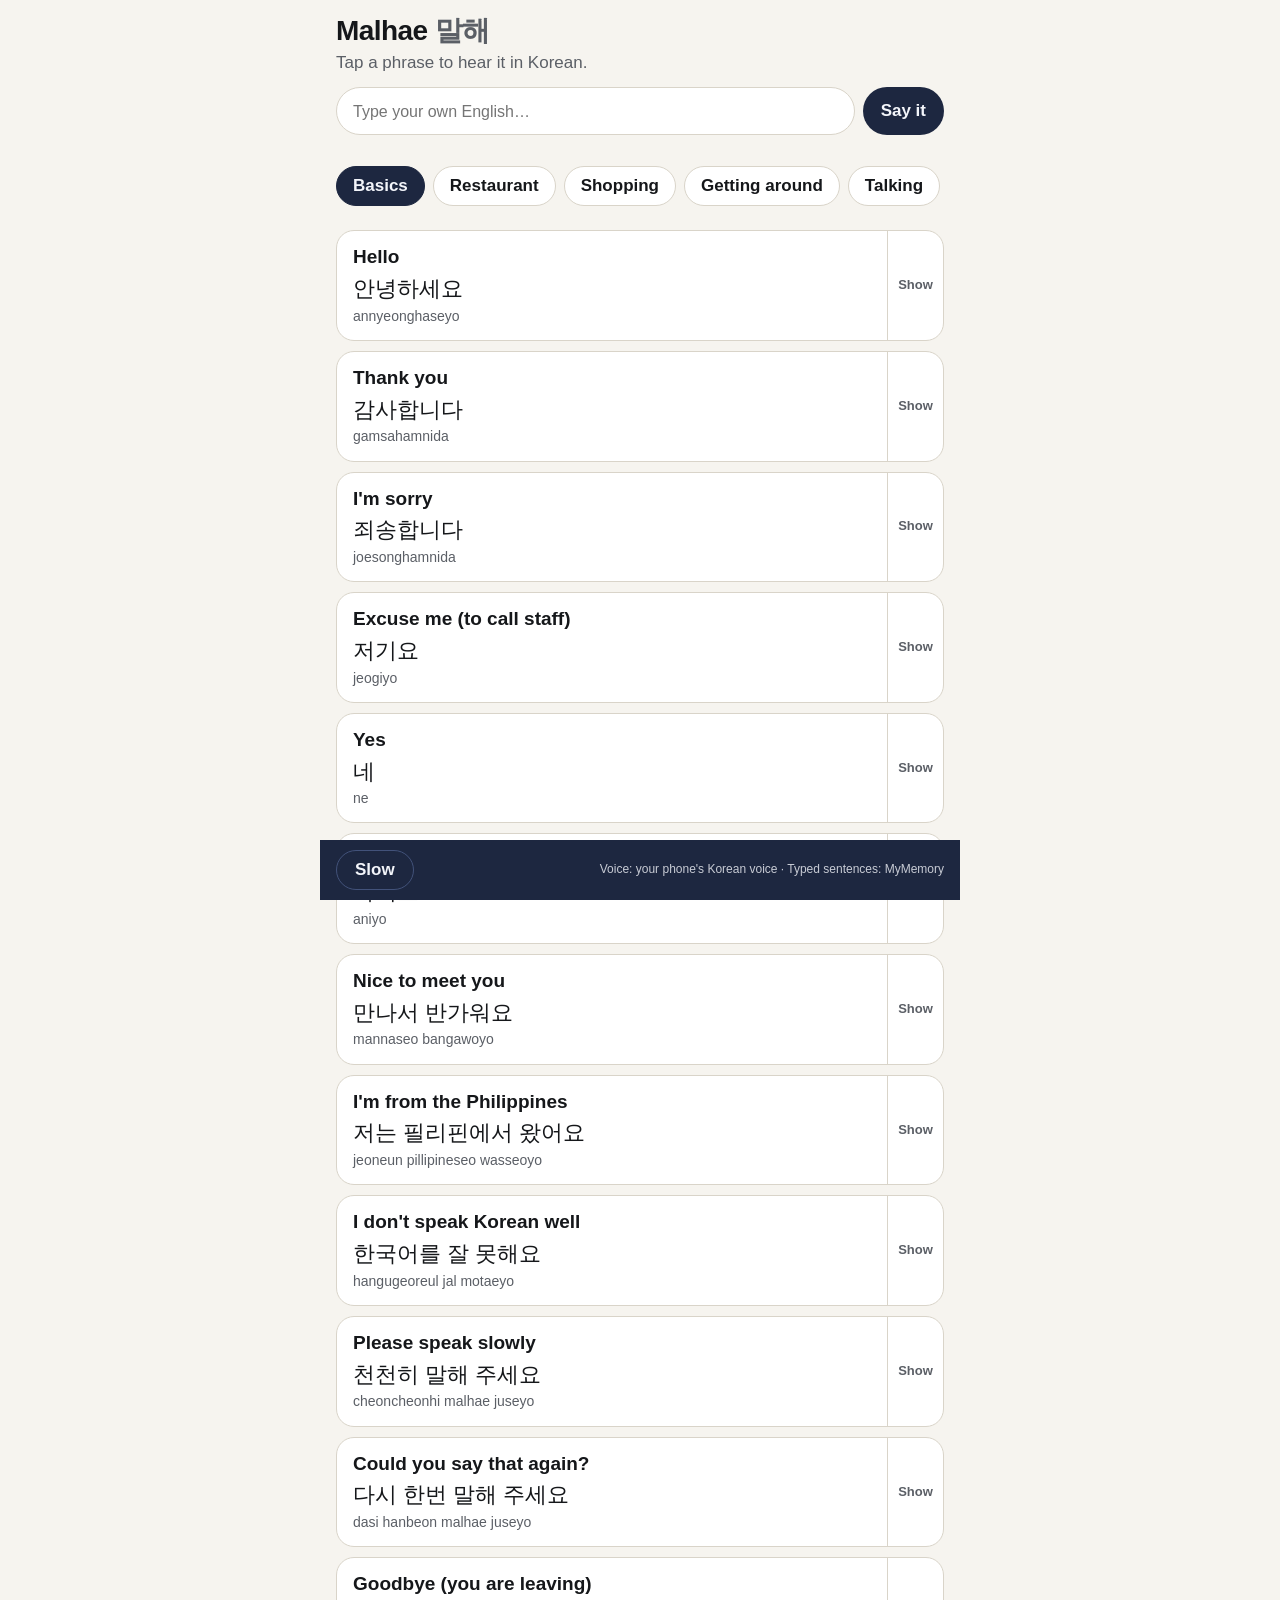
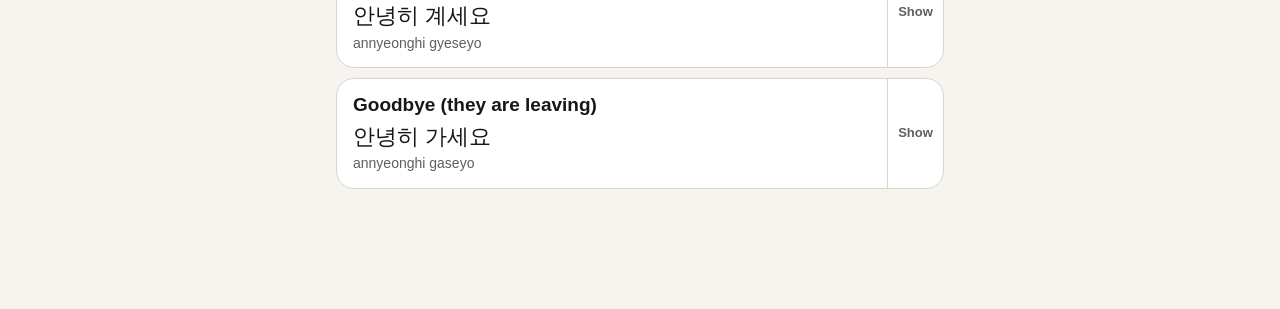
==== index.html @ 0d9315f5 "Add Malhae: tap an English phrase, hear it in Korean A tap-to-speak Korean phrasebook (55 phrases in" ====
<!DOCTYPE html>
<html lang="en">
<head>
  <meta charset="UTF-8">
  <meta name="viewport" content="width=device-width, initial-scale=1, viewport-fit=cover">
  <title>Malhae · Tap English, hear Korean</title>
  <meta name="description" content="A tap-to-speak Korean phrasebook: tap an English phrase and hear it in Korean.">
  <meta name="theme-color" content="#1d2740">
  <link rel="manifest" href="manifest.webmanifest">
  <link rel="icon" href="icon.svg" type="image/svg+xml">
  <link rel="apple-touch-icon" href="icon-180.png">
  <link rel="stylesheet" href="style.css">
</head>
<body>
  <header class="top">
    <h1>Malhae <span lang="ko">말해</span></h1>
    <p class="sub">Tap a phrase to hear it in Korean.</p>
    <!-- Type your own sentence: translated, then spoken -->
    <form class="own" id="own">
      <label class="sr-only" for="own-text">Type an English sentence</label>
      <input id="own-text" type="text" maxlength="160" autocomplete="off" enterkeyhint="go" placeholder="Type your own English…">
      <button type="submit">Say it</button>
    </form>
    <p class="note" id="note" aria-live="polite"></p>
    <nav class="cats" id="cats" aria-label="Phrase topics"></nav>
  </header>

  <main>
    <ul class="list" id="list"></ul>
  </main>

  <footer class="bar">
    <button class="slow" id="slow" type="button" aria-pressed="false">Slow</button>
    <p class="credit">Voice: your phone's Korean voice · Typed sentences: MyMemory</p>
  </footer>

  <!-- Show to the other person: the Korean, as large as the screen allows -->
  <div class="show" id="show" role="dialog" aria-modal="true" aria-label="Korean phrase, large" hidden>
    <p class="show-ko" id="show-ko" lang="ko"></p>
    <p class="show-en" id="show-en"></p>
    <div class="show-btns">
      <button type="button" id="show-play">▶ Play again</button>
      <button type="button" id="show-close">Close</button>
    </div>
  </div>

  <script src="app.js"></script>
</body>
</html>
---- style.css ----
/* ============ TOKENS (same family as Dari) ============ */
:root {
  --bg: #f6f4ef;
  --ink: #15171a;
  --soft: #5b5f66;
  --card: #ffffff;
  --line: #d9d4c9;
  --navy: #1d2740;
  --navy-ink: #f3f5fa;
  --accent: #e0b35a;
  --accent-ink: #15171a;
  --radius: 18px;
  --font: -apple-system, BlinkMacSystemFont, "Apple SD Gothic Neo", "Malgun Gothic", "Noto Sans KR", "Segoe UI", Roboto, sans-serif;
}

/* ============ BASE ============ */
* { box-sizing: border-box; }
html { -webkit-text-size-adjust: 100%; }
body { margin: 0; background: var(--bg); color: var(--ink); font-family: var(--font); font-size: 17px; line-height: 1.45; }
button, input { font: inherit; }
button { cursor: pointer; }
:focus-visible { outline: 3px solid var(--accent); outline-offset: 2px; }
.sr-only { position: absolute; width: 1px; height: 1px; margin: 0; overflow: hidden; clip: rect(0 0 0 0); white-space: nowrap; }
main, .top, .bar { max-width: 640px; margin: 0 auto; }

/* ============ HEADER: title, own sentence, topics ============ */
.top { position: sticky; top: 0; z-index: 2; background: var(--bg); padding: max(16px, env(safe-area-inset-top)) 16px 8px; }
h1 { margin: 0; font-size: 28px; line-height: 1.1; letter-spacing: -0.02em; }
h1 span { color: var(--soft); font-weight: 600; }
.sub { margin: 4px 0 12px; color: var(--soft); }
.own { display: flex; gap: 8px; }
.own input { flex: 1; min-width: 0; min-height: 48px; padding: 0 16px; border: 1px solid var(--line); border-radius: 24px; background: var(--card); color: inherit; font-size: 16px; }
.own button { min-height: 48px; padding: 0 18px; border: 0; border-radius: 24px; background: var(--navy); color: var(--navy-ink); font-weight: 700; }
.note { min-height: 1.2em; margin: 6px 4px 4px; font-size: 14px; color: var(--soft); }
.cats { display: flex; gap: 8px; overflow-x: auto; padding: 4px 0 8px; scrollbar-width: none; }
.cats::-webkit-scrollbar { display: none; }
.cats button { flex: none; min-height: 40px; padding: 0 16px; border: 1px solid var(--line); border-radius: 20px; background: var(--card); color: inherit; font-weight: 600; }
.cats button[aria-pressed="true"] { background: var(--navy); border-color: var(--navy); color: var(--navy-ink); }

/* ============ PHRASES ============ */
.list { list-style: none; margin: 0; padding: 8px 16px 120px; display: grid; gap: 10px; }
.phrase { display: grid; grid-template-columns: 1fr auto; align-items: stretch; background: var(--card); border: 1px solid var(--line); border-radius: var(--radius); overflow: hidden; }
.say { display: block; width: 100%; padding: 14px 16px; border: 0; background: transparent; color: inherit; text-align: left; }
.say .en { display: block; font-size: 19px; font-weight: 700; line-height: 1.25; }
.say .ko { display: block; margin-top: 6px; font-size: 22px; line-height: 1.3; word-break: keep-all; overflow-wrap: anywhere; }
.say .rom { display: block; margin-top: 2px; font-size: 14px; color: var(--soft); }
.phrase.is-speaking { background: var(--navy); border-color: var(--navy); color: var(--navy-ink); }
.phrase.is-speaking .rom { color: #b9c2d6; }
.big { width: 56px; border: 0; border-left: 1px solid var(--line); background: transparent; color: var(--soft); font-size: 13px; font-weight: 700; }
.phrase.is-speaking .big { color: var(--navy-ink); border-left-color: #42527a; }
.mine-del { margin: 0 16px 14px; }

/* ============ BOTTOM BAR ============ */
.bar { position: fixed; left: 0; right: 0; bottom: 0; display: flex; align-items: center; gap: 12px; padding: 10px 16px max(10px, env(safe-area-inset-bottom)); background: var(--navy); color: var(--navy-ink); }
.slow { min-height: 40px; padding: 0 18px; border: 1px solid #42527a; border-radius: 20px; background: transparent; color: inherit; font-weight: 700; }
.slow[aria-pressed="true"] { background: var(--accent); border-color: var(--accent); color: var(--accent-ink); }
.credit { margin: 0 0 0 auto; font-size: 12px; opacity: 0.8; text-align: right; }

/* ============ SHOW LARGE ============ */
.show { position: fixed; inset: 0; z-index: 10; display: flex; flex-direction: column; justify-content: center; gap: 20px; padding: 32px 24px; background: var(--navy); color: var(--navy-ink); }
.show[hidden] { display: none; }
.show-ko { margin: 0; font-size: clamp(40px, 11vw, 88px); font-weight: 700; line-height: 1.2; word-break: keep-all; overflow-wrap: anywhere; }
.show-en { margin: 0; font-size: 20px; color: #b9c2d6; }
.show-btns { display: flex; gap: 12px; flex-wrap: wrap; }
.show-btns button { min-height: 52px; padding: 0 24px; border: 0; border-radius: 26px; background: var(--accent); color: var(--accent-ink); font-weight: 700; font-size: 18px; }
.show-btns #show-close { background: transparent; color: var(--navy-ink); border: 1px solid #42527a; }

@media (prefers-reduced-motion: no-preference) {
  .phrase, .say, .cats button { transition: background 150ms ease, color 150ms ease; }
}
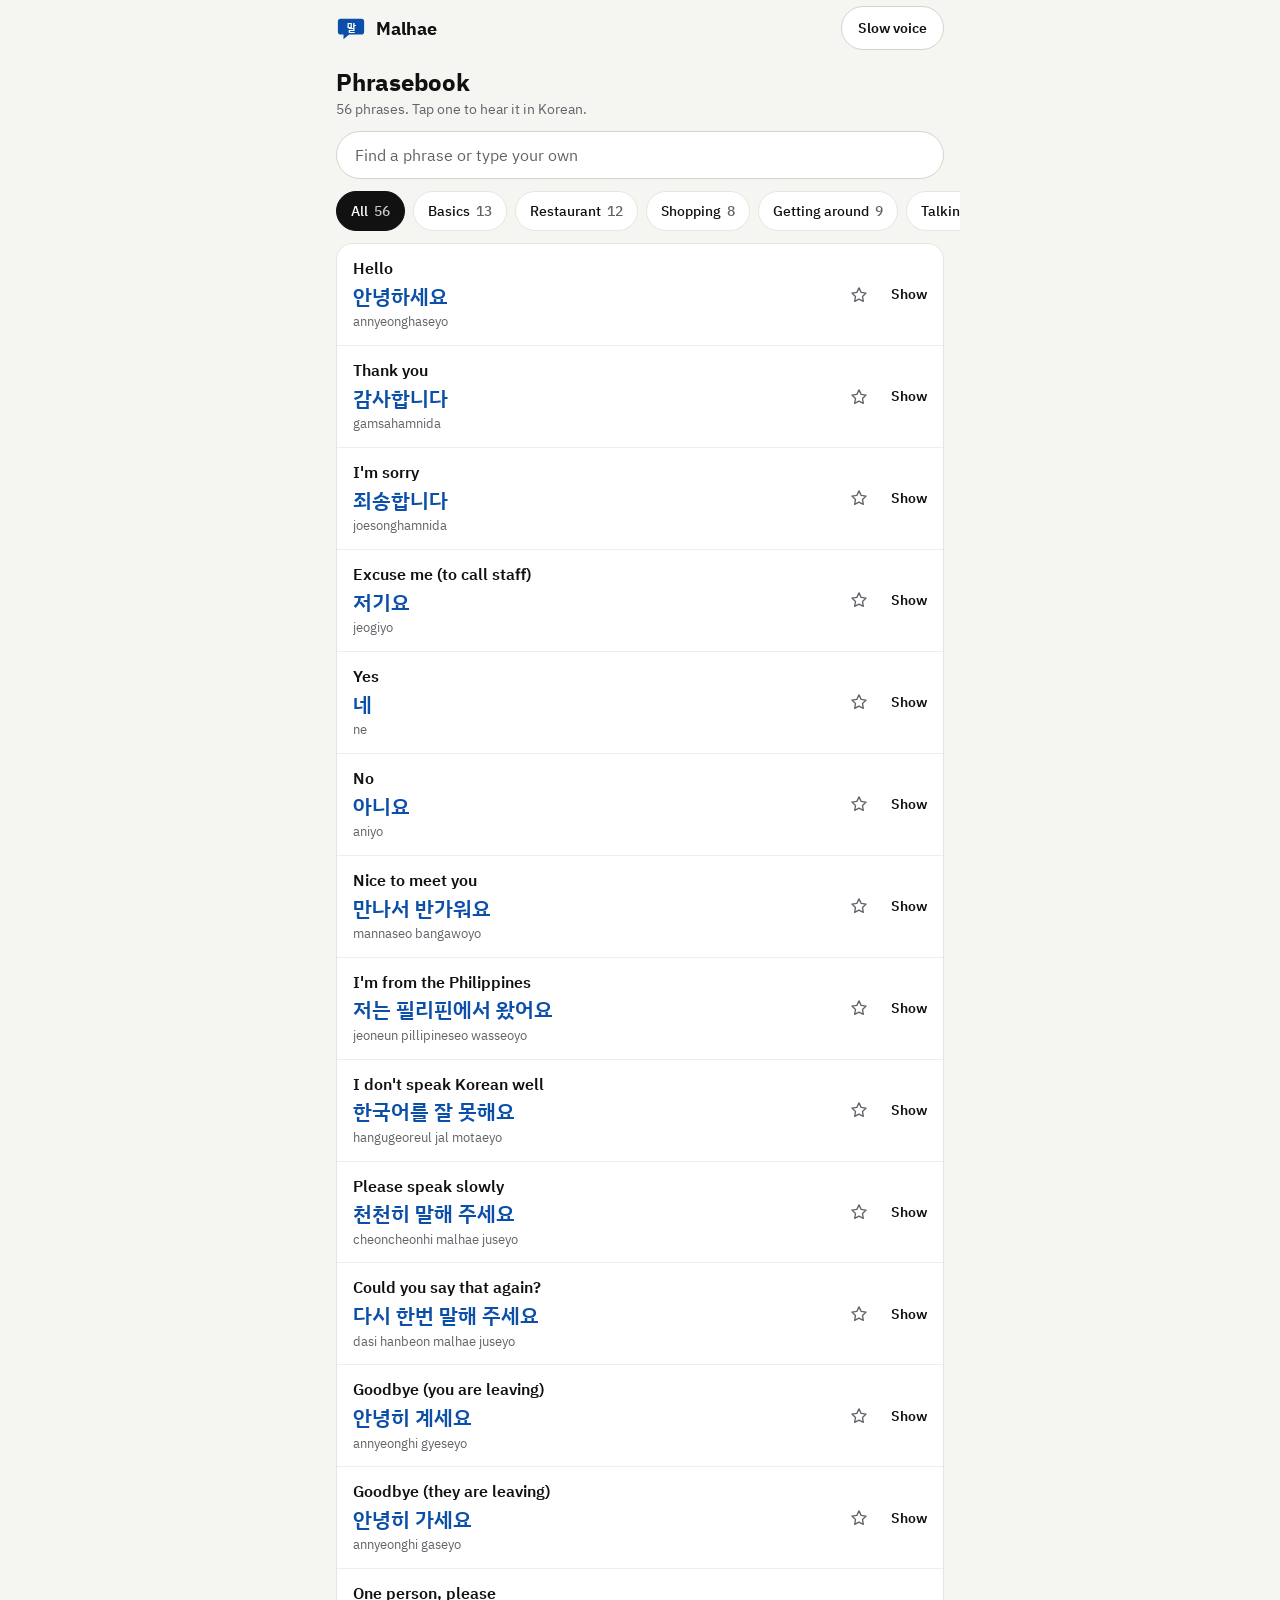
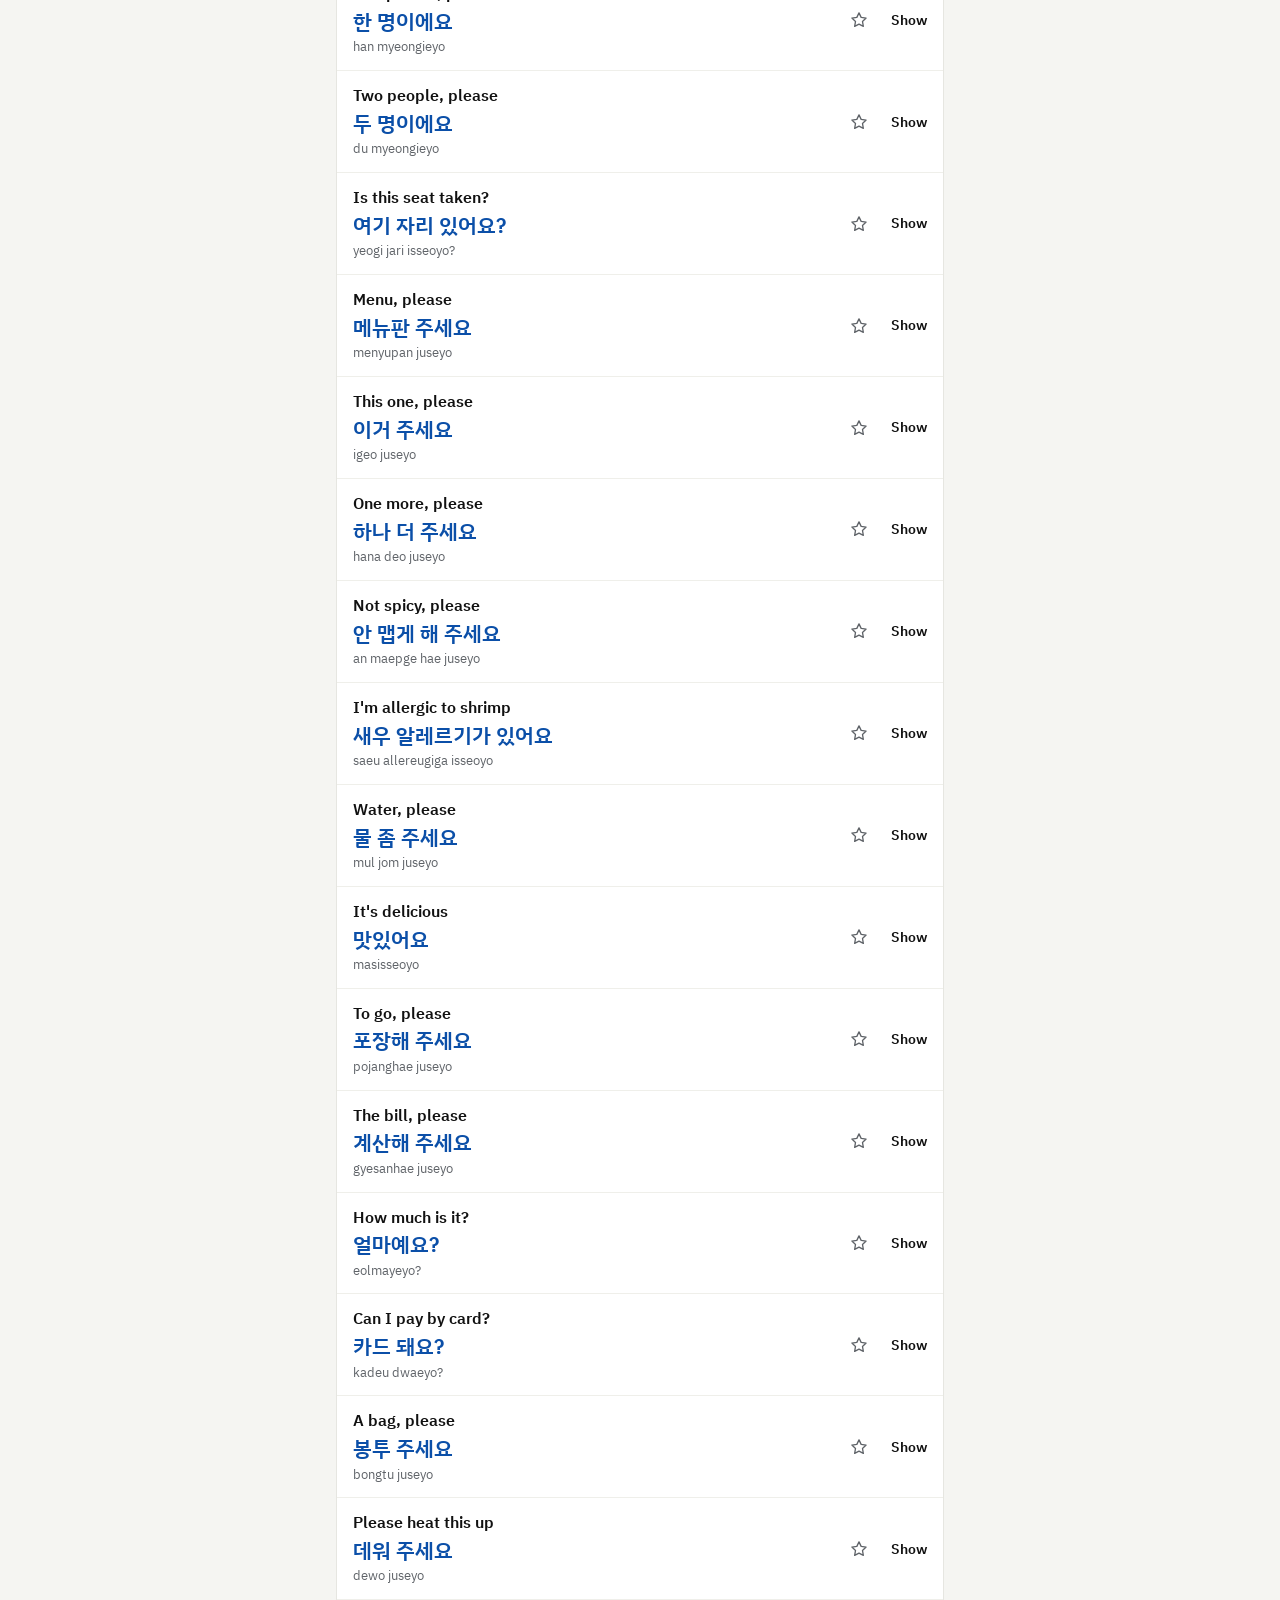
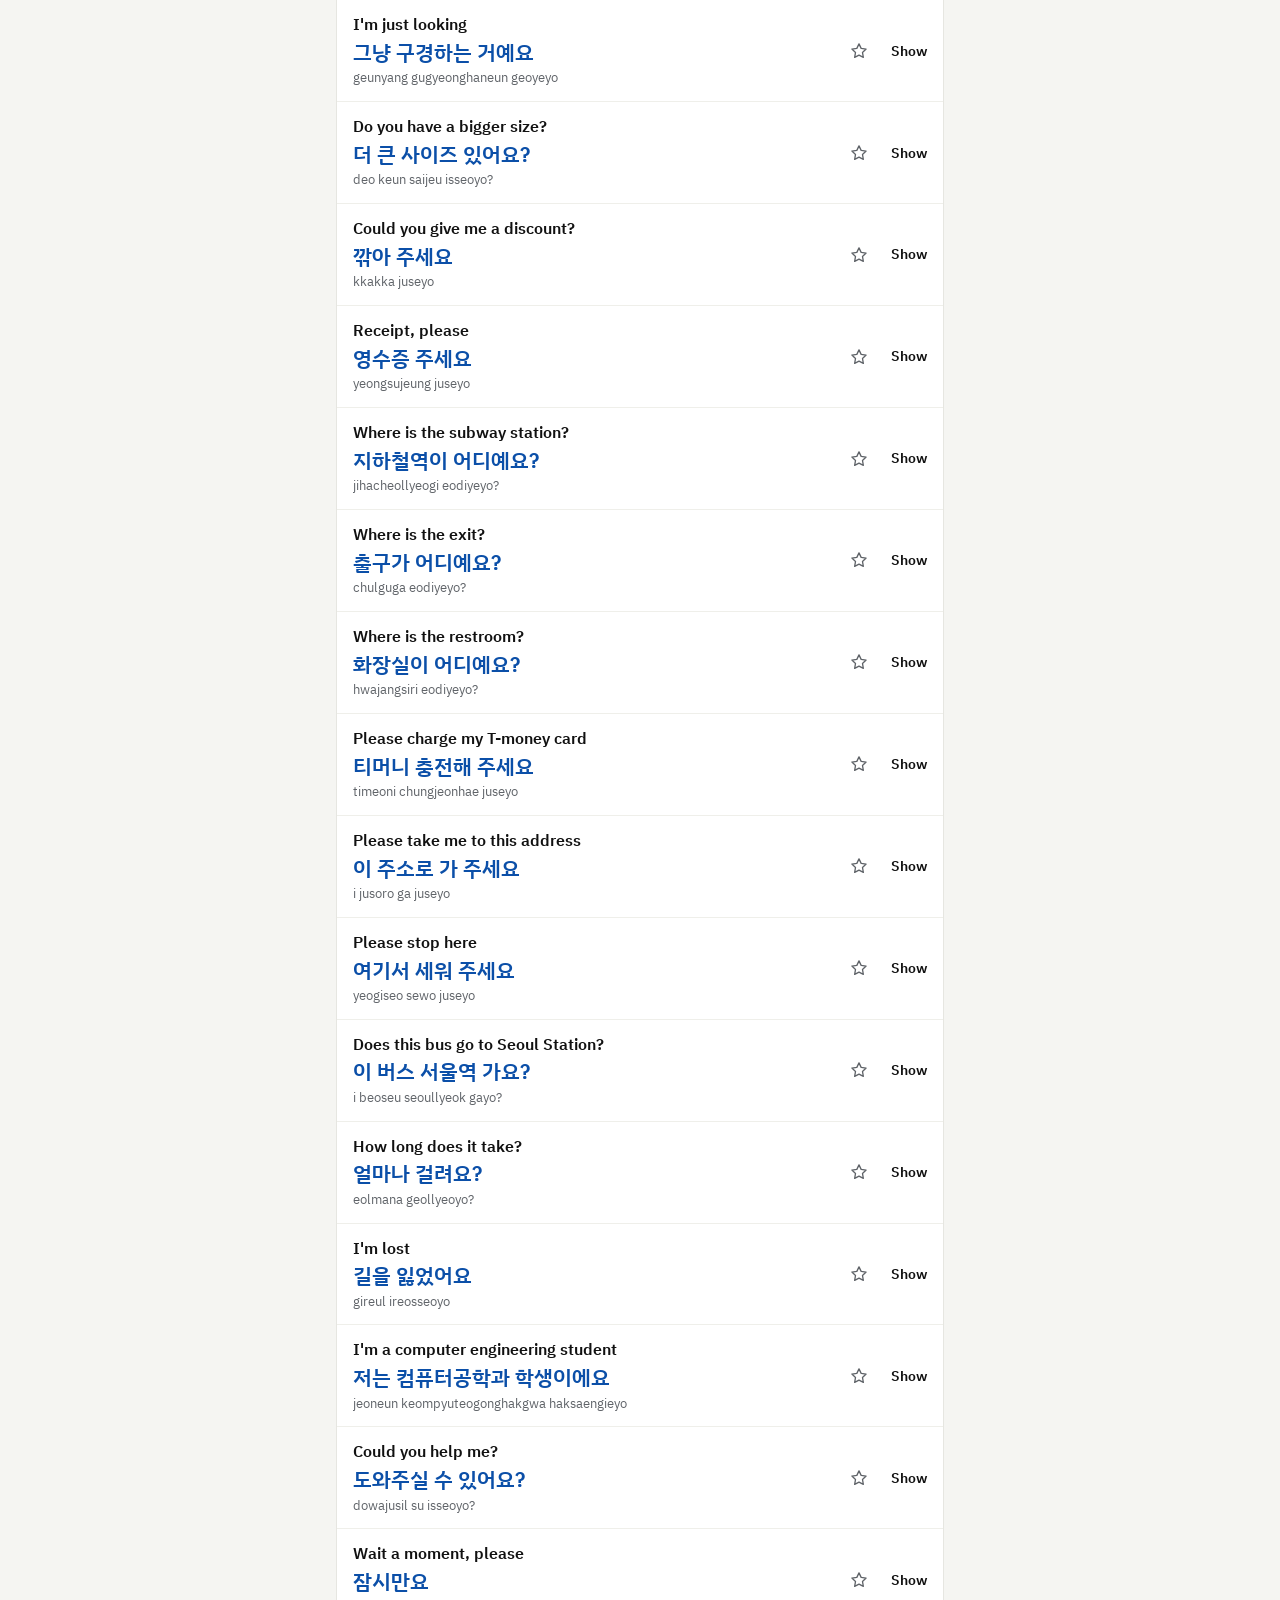
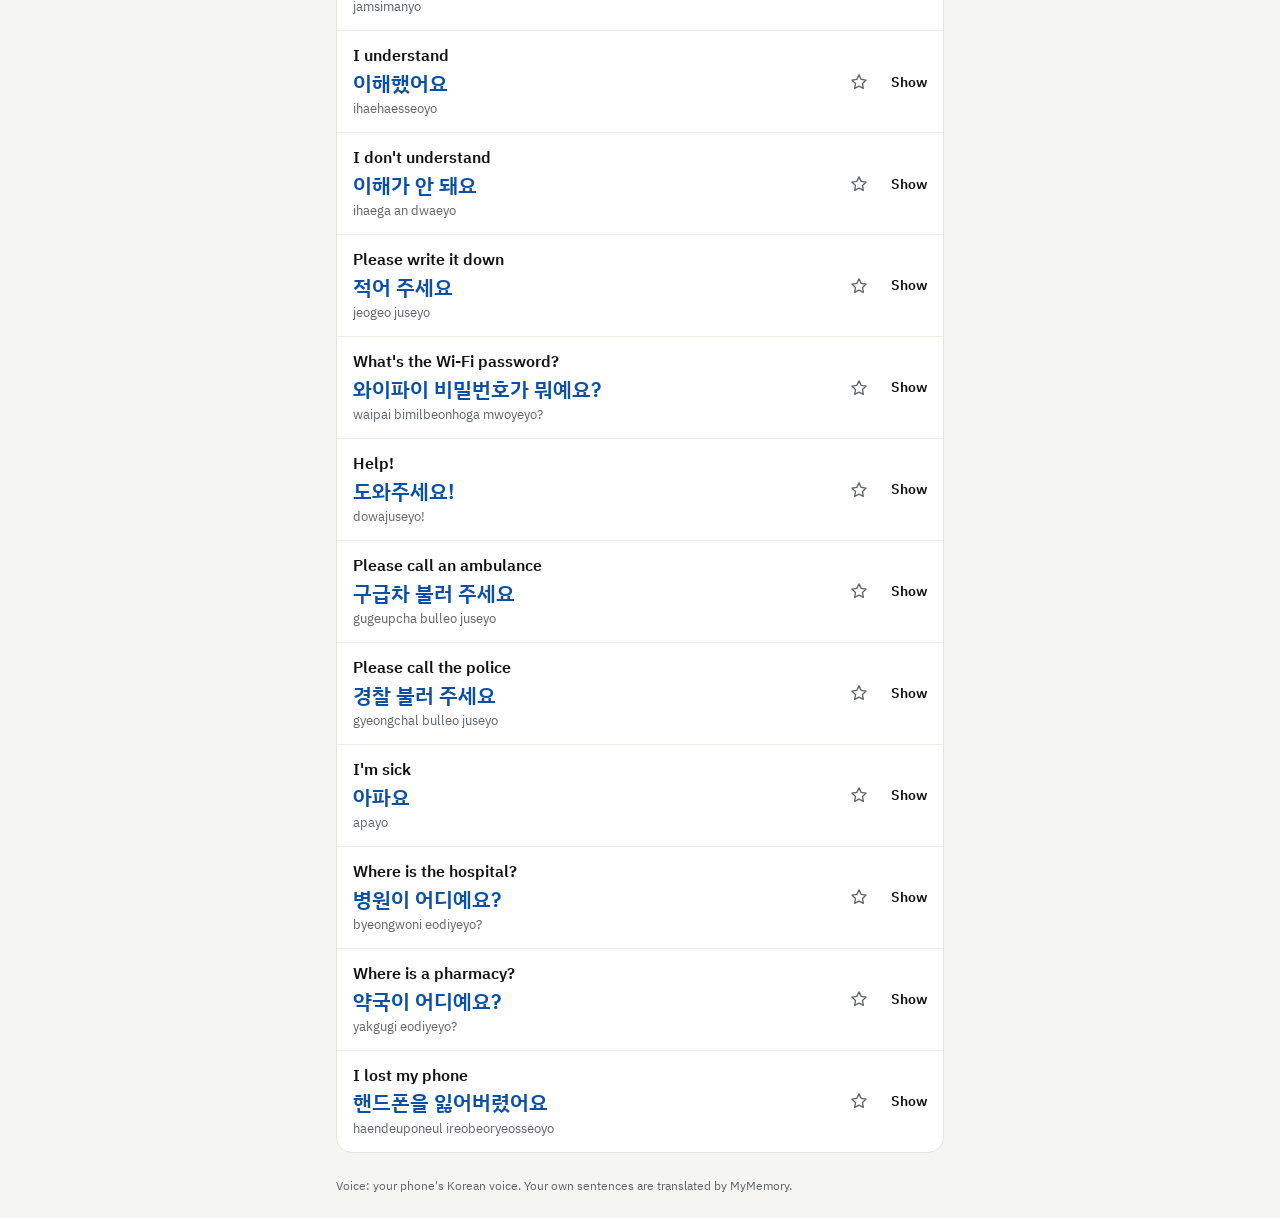
==== commit 38de12b8: "Redesign Malhae with taste-skill's app-screen rules and add search, saved phrases and a player - One" ====
--- a/index.html
+++ b/index.html
@@ -4,45 +4,69 @@
   <meta charset="UTF-8">
   <meta name="viewport" content="width=device-width, initial-scale=1, viewport-fit=cover">
   <title>Malhae · Tap English, hear Korean</title>
-  <meta name="description" content="A tap-to-speak Korean phrasebook: tap an English phrase and hear it in Korean.">
-  <meta name="theme-color" content="#1d2740">
+  <meta name="description" content="A tap-to-speak Korean phrasebook: find or type an English phrase and hear it in Korean.">
+  <meta name="theme-color" content="#f5f5f2">
   <link rel="manifest" href="manifest.webmanifest">
   <link rel="icon" href="icon.svg" type="image/svg+xml">
   <link rel="apple-touch-icon" href="icon-180.png">
+  <link rel="preconnect" href="https://fonts.googleapis.com">
+  <link rel="preconnect" href="https://fonts.gstatic.com" crossorigin>
+  <link href="https://fonts.googleapis.com/css2?family=IBM+Plex+Sans+KR:wght@400;500;600;700&display=swap" rel="stylesheet">
   <link rel="stylesheet" href="style.css">
 </head>
 <body>
-  <header class="top">
-    <h1>Malhae <span lang="ko">말해</span></h1>
-    <p class="sub">Tap a phrase to hear it in Korean.</p>
-    <!-- Type your own sentence: translated, then spoken -->
-    <form class="own" id="own">
-      <label class="sr-only" for="own-text">Type an English sentence</label>
-      <input id="own-text" type="text" maxlength="160" autocomplete="off" enterkeyhint="go" placeholder="Type your own English…">
-      <button type="submit">Say it</button>
-    </form>
-    <p class="note" id="note" aria-live="polite"></p>
-    <nav class="cats" id="cats" aria-label="Phrase topics"></nav>
+  <!-- ============ TOP BAR: the mark, the name, slow speech ============ -->
+  <header class="topbar">
+    <a class="brand" href="./" aria-label="Malhae home">
+      <svg class="mark" viewBox="0 0 32 32" aria-hidden="true"><path d="M5 6h22a3 3 0 0 1 3 3v11a3 3 0 0 1-3 3H14l-6 5v-5H5a3 3 0 0 1-3-3V9a3 3 0 0 1 3-3z"/><text x="16" y="19.5" text-anchor="middle">말</text></svg>
+      <span>Malhae</span>
+    </a>
+    <button class="toggle" id="slow" type="button" aria-pressed="false">Slow voice</button>
   </header>
 
-  <main>
+  <main class="screen">
+    <!-- ============ TITLE ROW: the screen's question and the live count ============ -->
+    <div class="title-row">
+      <h1>Phrasebook</h1>
+      <p class="finding" id="finding" aria-live="polite"></p>
+    </div>
+    <p class="notice" id="notice" hidden></p>
+
+    <!-- ============ FIND OR TYPE: one field filters the phrases and translates your own ============ -->
+    <form class="find" id="find" role="search">
+      <label class="sr-only" for="q">Find a phrase or type your own English</label>
+      <input id="q" type="search" maxlength="160" autocomplete="off" enterkeyhint="search" placeholder="Find a phrase or type your own">
+      <button class="clear" id="clear" type="button" aria-label="Clear" hidden>×</button>
+    </form>
+
+    <!-- ============ TOPICS: counts follow the search ============ -->
+    <nav class="chips" id="chips" aria-label="Topics"></nav>
+
+    <!-- ============ PHRASES ============ -->
     <ul class="list" id="list"></ul>
   </main>
 
-  <footer class="bar">
-    <button class="slow" id="slow" type="button" aria-pressed="false">Slow</button>
-    <p class="credit">Voice: your phone's Korean voice · Typed sentences: MyMemory</p>
-  </footer>
+  <!-- ============ NOW PLAYING: the last phrase stays one tap away ============ -->
+  <section class="player" id="player" aria-label="Last phrase" hidden>
+    <div class="player-text">
+      <p class="player-ko" id="player-ko" lang="ko"></p>
+      <p class="player-en" id="player-en"></p>
+    </div>
+    <div class="player-btns">
+      <button class="btn btn--primary" id="replay" type="button">Replay</button>
+      <button class="btn" id="player-show" type="button">Show</button>
+    </div>
+  </section>
 
-  <!-- Show to the other person: the Korean, as large as the screen allows -->
-  <div class="show" id="show" role="dialog" aria-modal="true" aria-label="Korean phrase, large" hidden>
+  <!-- ============ SHOW: the Korean as large as the screen allows, for the other person ============ -->
+  <div class="show" id="show" role="dialog" aria-modal="true" aria-labelledby="show-ko" hidden>
+    <button class="btn show-close" id="show-close" type="button">Close</button>
     <p class="show-ko" id="show-ko" lang="ko"></p>
     <p class="show-en" id="show-en"></p>
-    <div class="show-btns">
-      <button type="button" id="show-play">▶ Play again</button>
-      <button type="button" id="show-close">Close</button>
-    </div>
+    <button class="btn btn--primary show-play" id="show-play" type="button">Play again</button>
   </div>
+
+  <footer class="credit">Voice: your phone's Korean voice. Your own sentences are translated by MyMemory.</footer>
 
   <script src="app.js"></script>
 </body>
--- a/style.css
+++ b/style.css
@@ -1,70 +1,134 @@
-/* ============ TOKENS (same family as Dari) ============ */
+/* ============ TOKENS (taste-skill app-screen rules: neutral chrome, colour only on the Korean) ============ */
 :root {
-  --bg: #f6f4ef;
-  --ink: #15171a;
-  --soft: #5b5f66;
-  --card: #ffffff;
-  --line: #d9d4c9;
-  --navy: #1d2740;
-  --navy-ink: #f3f5fa;
-  --accent: #e0b35a;
-  --accent-ink: #15171a;
-  --radius: 18px;
-  --font: -apple-system, BlinkMacSystemFont, "Apple SD Gothic Neo", "Malgun Gothic", "Noto Sans KR", "Segoe UI", Roboto, sans-serif;
+  --ground: #f5f5f2;
+  --surface: #ffffff;
+  --raised: #f0f0ec;
+  --border: #e6e6e1;
+  --rule: #efefea;
+  --control: #d4d4cf;
+  --text: #111111;
+  --muted: #5f6368;
+  --primary: #111111;        /* near-black fill, white label */
+  --accent: #0b4fa8;         /* the one hue: Korean text and the saved star */
+  --notice-bg: #fffbeb;
+  --notice-border: #fde68a;
+  --notice-ink: #92400e;
+  --negative: #c4242a;
+  --radius-card: 16px;
+  --font: "IBM Plex Sans KR", -apple-system, "Apple SD Gothic Neo", "Malgun Gothic", system-ui, sans-serif;
+  --pad: 16px;
 }
 
 /* ============ BASE ============ */
 * { box-sizing: border-box; }
 html { -webkit-text-size-adjust: 100%; }
-body { margin: 0; background: var(--bg); color: var(--ink); font-family: var(--font); font-size: 17px; line-height: 1.45; }
-button, input { font: inherit; }
+body { margin: 0; background: var(--ground); color: var(--text); font-family: var(--font); font-size: 16px; line-height: 1.45; }
+button, input { font: inherit; color: inherit; }
 button { cursor: pointer; }
-:focus-visible { outline: 3px solid var(--accent); outline-offset: 2px; }
+p { margin: 0; }
+:focus-visible { outline: 2px solid var(--accent); outline-offset: 2px; }
 .sr-only { position: absolute; width: 1px; height: 1px; margin: 0; overflow: hidden; clip: rect(0 0 0 0); white-space: nowrap; }
-main, .top, .bar { max-width: 640px; margin: 0 auto; }
+.topbar, .screen, .credit { max-width: 640px; margin: 0 auto; }
 
-/* ============ HEADER: title, own sentence, topics ============ */
-.top { position: sticky; top: 0; z-index: 2; background: var(--bg); padding: max(16px, env(safe-area-inset-top)) 16px 8px; }
-h1 { margin: 0; font-size: 28px; line-height: 1.1; letter-spacing: -0.02em; }
-h1 span { color: var(--soft); font-weight: 600; }
-.sub { margin: 4px 0 12px; color: var(--soft); }
-.own { display: flex; gap: 8px; }
-.own input { flex: 1; min-width: 0; min-height: 48px; padding: 0 16px; border: 1px solid var(--line); border-radius: 24px; background: var(--card); color: inherit; font-size: 16px; }
-.own button { min-height: 48px; padding: 0 18px; border: 0; border-radius: 24px; background: var(--navy); color: var(--navy-ink); font-weight: 700; }
-.note { min-height: 1.2em; margin: 6px 4px 4px; font-size: 14px; color: var(--soft); }
-.cats { display: flex; gap: 8px; overflow-x: auto; padding: 4px 0 8px; scrollbar-width: none; }
-.cats::-webkit-scrollbar { display: none; }
-.cats button { flex: none; min-height: 40px; padding: 0 16px; border: 1px solid var(--line); border-radius: 20px; background: var(--card); color: inherit; font-weight: 600; }
-.cats button[aria-pressed="true"] { background: var(--navy); border-color: var(--navy); color: var(--navy-ink); }
+/* ============ TOP BAR ============ */
+.topbar {
+  position: sticky; top: 0; z-index: 3; display: flex; align-items: center; justify-content: space-between;
+  min-height: 56px; padding: env(safe-area-inset-top) var(--pad) 0; background: var(--ground);
+}
+.brand { display: flex; align-items: center; gap: 10px; color: inherit; text-decoration: none; font-weight: 700; font-size: 18px; }
+.mark { width: 30px; height: 30px; }
+.mark path { fill: var(--accent); }
+.mark text { fill: #fff; font: 700 11px var(--font); }
+.toggle {
+  min-height: 44px; padding: 0 16px; border: 1px solid var(--control); border-radius: 999px;
+  background: var(--surface); font-size: 14px; font-weight: 600;
+}
+.toggle[aria-pressed="true"] { background: var(--primary); border-color: var(--primary); color: #fff; }
 
-/* ============ PHRASES ============ */
-.list { list-style: none; margin: 0; padding: 8px 16px 120px; display: grid; gap: 10px; }
-.phrase { display: grid; grid-template-columns: 1fr auto; align-items: stretch; background: var(--card); border: 1px solid var(--line); border-radius: var(--radius); overflow: hidden; }
-.say { display: block; width: 100%; padding: 14px 16px; border: 0; background: transparent; color: inherit; text-align: left; }
-.say .en { display: block; font-size: 19px; font-weight: 700; line-height: 1.25; }
-.say .ko { display: block; margin-top: 6px; font-size: 22px; line-height: 1.3; word-break: keep-all; overflow-wrap: anywhere; }
-.say .rom { display: block; margin-top: 2px; font-size: 14px; color: var(--soft); }
-.phrase.is-speaking { background: var(--navy); border-color: var(--navy); color: var(--navy-ink); }
-.phrase.is-speaking .rom { color: #b9c2d6; }
-.big { width: 56px; border: 0; border-left: 1px solid var(--line); background: transparent; color: var(--soft); font-size: 13px; font-weight: 700; }
-.phrase.is-speaking .big { color: var(--navy-ink); border-left-color: #42527a; }
-.mine-del { margin: 0 16px 14px; }
+/* ============ TITLE ROW ============ */
+.screen { padding: 4px var(--pad) 0; }
+.title-row { padding: 8px 0 12px; }
+h1 { margin: 0; font-size: 24px; line-height: 1.2; font-weight: 700; letter-spacing: -0.01em; }
+.finding { margin-top: 2px; color: var(--muted); font-size: 14px; }
+.notice { margin: 0 0 12px; padding: 10px 12px; border: 1px solid var(--notice-border); border-radius: 10px; background: var(--notice-bg); color: var(--notice-ink); font-size: 13px; }
 
-/* ============ BOTTOM BAR ============ */
-.bar { position: fixed; left: 0; right: 0; bottom: 0; display: flex; align-items: center; gap: 12px; padding: 10px 16px max(10px, env(safe-area-inset-bottom)); background: var(--navy); color: var(--navy-ink); }
-.slow { min-height: 40px; padding: 0 18px; border: 1px solid #42527a; border-radius: 20px; background: transparent; color: inherit; font-weight: 700; }
-.slow[aria-pressed="true"] { background: var(--accent); border-color: var(--accent); color: var(--accent-ink); }
-.credit { margin: 0 0 0 auto; font-size: 12px; opacity: 0.8; text-align: right; }
+/* ============ FIND FIELD ============ */
+.find { position: relative; }
+.find input {
+  width: 100%; min-height: 48px; padding: 0 48px 0 18px; border: 1px solid var(--control); border-radius: 999px;
+  background: var(--surface); font-size: 16px; /* 16px stops iPhone zooming in */
+}
+.find input::placeholder { color: var(--muted); }
+.find input::-webkit-search-cancel-button { display: none; }
+.clear { position: absolute; right: 2px; top: 2px; width: 44px; height: 44px; border: 0; background: none; color: var(--muted); font-size: 22px; }
 
-/* ============ SHOW LARGE ============ */
-.show { position: fixed; inset: 0; z-index: 10; display: flex; flex-direction: column; justify-content: center; gap: 20px; padding: 32px 24px; background: var(--navy); color: var(--navy-ink); }
+/* ============ TOPIC CHIPS: one row that scrolls inside itself ============ */
+.chips { display: flex; gap: 8px; overflow-x: auto; margin: 12px calc(-1 * var(--pad)) 12px; padding: 0 var(--pad); scrollbar-width: none; }
+.chips::-webkit-scrollbar { display: none; }
+.chips button {
+  flex: none; min-height: 40px; padding: 0 14px; border: 1px solid var(--border); border-radius: 999px;
+  background: var(--surface); font-size: 14px; font-weight: 500;
+}
+.chips button .n { margin-left: 6px; color: var(--muted); font-variant-numeric: tabular-nums; }
+.chips button[aria-pressed="true"] { background: var(--primary); border-color: var(--primary); color: #fff; }
+.chips button[aria-pressed="true"] .n { color: #c9c9c9; }
+
+/* ============ THE LIST: one card, rows split by rules ============ */
+.list { list-style: none; margin: 0 0 24px; padding: 0; background: var(--surface); border: 1px solid var(--border); border-radius: var(--radius-card); overflow: hidden; }
+.list:empty { display: none; }
+.row { display: flex; align-items: stretch; border-top: 1px solid var(--rule); }
+.row:first-child { border-top: 0; }
+.say { flex: 1; min-width: 0; padding: 14px 4px 14px 16px; border: 0; background: none; text-align: left; }
+.say .en { display: block; font-size: 16px; font-weight: 600; line-height: 1.3; }
+.say .ko { display: block; margin-top: 4px; color: var(--accent); font-size: 21px; font-weight: 600; line-height: 1.3; word-break: keep-all; overflow-wrap: anywhere; }
+.say .rom { display: block; margin-top: 2px; color: var(--muted); font-size: 13px; }
+.row.is-playing { background: var(--raised); }
+.acts { display: flex; align-items: center; padding-right: 6px; }
+.icon-btn { width: 44px; height: 44px; display: grid; place-items: center; border: 0; background: none; color: var(--muted); }
+.icon-btn svg { width: 20px; height: 20px; fill: none; stroke: currentColor; stroke-width: 1.6; stroke-linejoin: round; }
+.icon-btn[aria-pressed="true"] { color: var(--accent); }
+.icon-btn[aria-pressed="true"] svg { fill: currentColor; }
+.text-btn { min-height: 44px; padding: 0 10px; border: 0; background: none; color: var(--text); font-size: 14px; font-weight: 600; }
+
+/* The "translate your own" row and its states */
+.row--own .say .en { font-weight: 500; }
+.row--own .say .en strong { font-weight: 700; }
+.row--own .label { display: block; color: var(--muted); font-size: 13px; margin-bottom: 2px; }
+.bar { display: block; width: 62%; height: 21px; margin-top: 6px; border-radius: 4px; background: var(--raised); }
+.err { display: block; margin-top: 4px; color: var(--text); font-size: 14px; }
+.err::before { content: ""; display: inline-block; width: 8px; height: 8px; margin-right: 8px; border-radius: 50%; background: var(--negative); }
+.empty { padding: 16px; color: var(--muted); font-size: 14px; }
+
+/* ============ NOW PLAYING: floats, so it may carry a shadow ============ */
+.player {
+  position: fixed; left: 0; right: 0; bottom: 0; z-index: 4; display: flex; align-items: center; gap: 12px;
+  max-width: 640px; margin: 0 auto; padding: 12px var(--pad) max(12px, env(safe-area-inset-bottom));
+  background: var(--surface); border-top: 1px solid var(--border); box-shadow: 0 -2px 8px rgba(0, 0, 0, 0.06);
+}
+.player[hidden] { display: none; }
+.player-text { flex: 1; min-width: 0; }
+.player-ko { color: var(--accent); font-size: 20px; font-weight: 600; line-height: 1.25; word-break: keep-all; overflow-wrap: anywhere; }
+.player-en { color: var(--muted); font-size: 13px; white-space: nowrap; overflow: hidden; text-overflow: ellipsis; }
+.player-btns { display: flex; gap: 8px; }
+body.has-player .screen { padding-bottom: 110px; }
+.btn { min-height: 44px; padding: 0 16px; border: 1px solid var(--control); border-radius: 999px; background: var(--surface); font-size: 15px; font-weight: 600; }
+.btn--primary { background: var(--primary); border-color: var(--primary); color: #fff; }
+
+/* ============ SHOW ============ */
+.show {
+  position: fixed; inset: 0; z-index: 10; display: flex; flex-direction: column; justify-content: center; gap: 20px;
+  padding: max(24px, env(safe-area-inset-top)) 24px max(24px, env(safe-area-inset-bottom)); background: var(--surface);
+}
 .show[hidden] { display: none; }
-.show-ko { margin: 0; font-size: clamp(40px, 11vw, 88px); font-weight: 700; line-height: 1.2; word-break: keep-all; overflow-wrap: anywhere; }
-.show-en { margin: 0; font-size: 20px; color: #b9c2d6; }
-.show-btns { display: flex; gap: 12px; flex-wrap: wrap; }
-.show-btns button { min-height: 52px; padding: 0 24px; border: 0; border-radius: 26px; background: var(--accent); color: var(--accent-ink); font-weight: 700; font-size: 18px; }
-.show-btns #show-close { background: transparent; color: var(--navy-ink); border: 1px solid #42527a; }
+.show-close { position: absolute; top: max(16px, env(safe-area-inset-top)); right: 16px; }
+.show-ko { color: var(--text); font-size: clamp(40px, 11vw, 96px); font-weight: 700; line-height: 1.2; word-break: keep-all; overflow-wrap: anywhere; }
+.show-en { color: var(--muted); font-size: 18px; }
+.show-play { align-self: flex-start; min-height: 52px; padding: 0 24px; font-size: 17px; }
+
+/* ============ CREDIT ============ */
+.credit { padding: 0 var(--pad) 24px; color: var(--muted); font-size: 12px; }
+body.has-player .credit { padding-bottom: 120px; }
 
 @media (prefers-reduced-motion: no-preference) {
-  .phrase, .say, .cats button { transition: background 150ms ease, color 150ms ease; }
+  .row, .chips button, .toggle, .btn { transition: background-color 150ms ease, color 150ms ease; }
 }
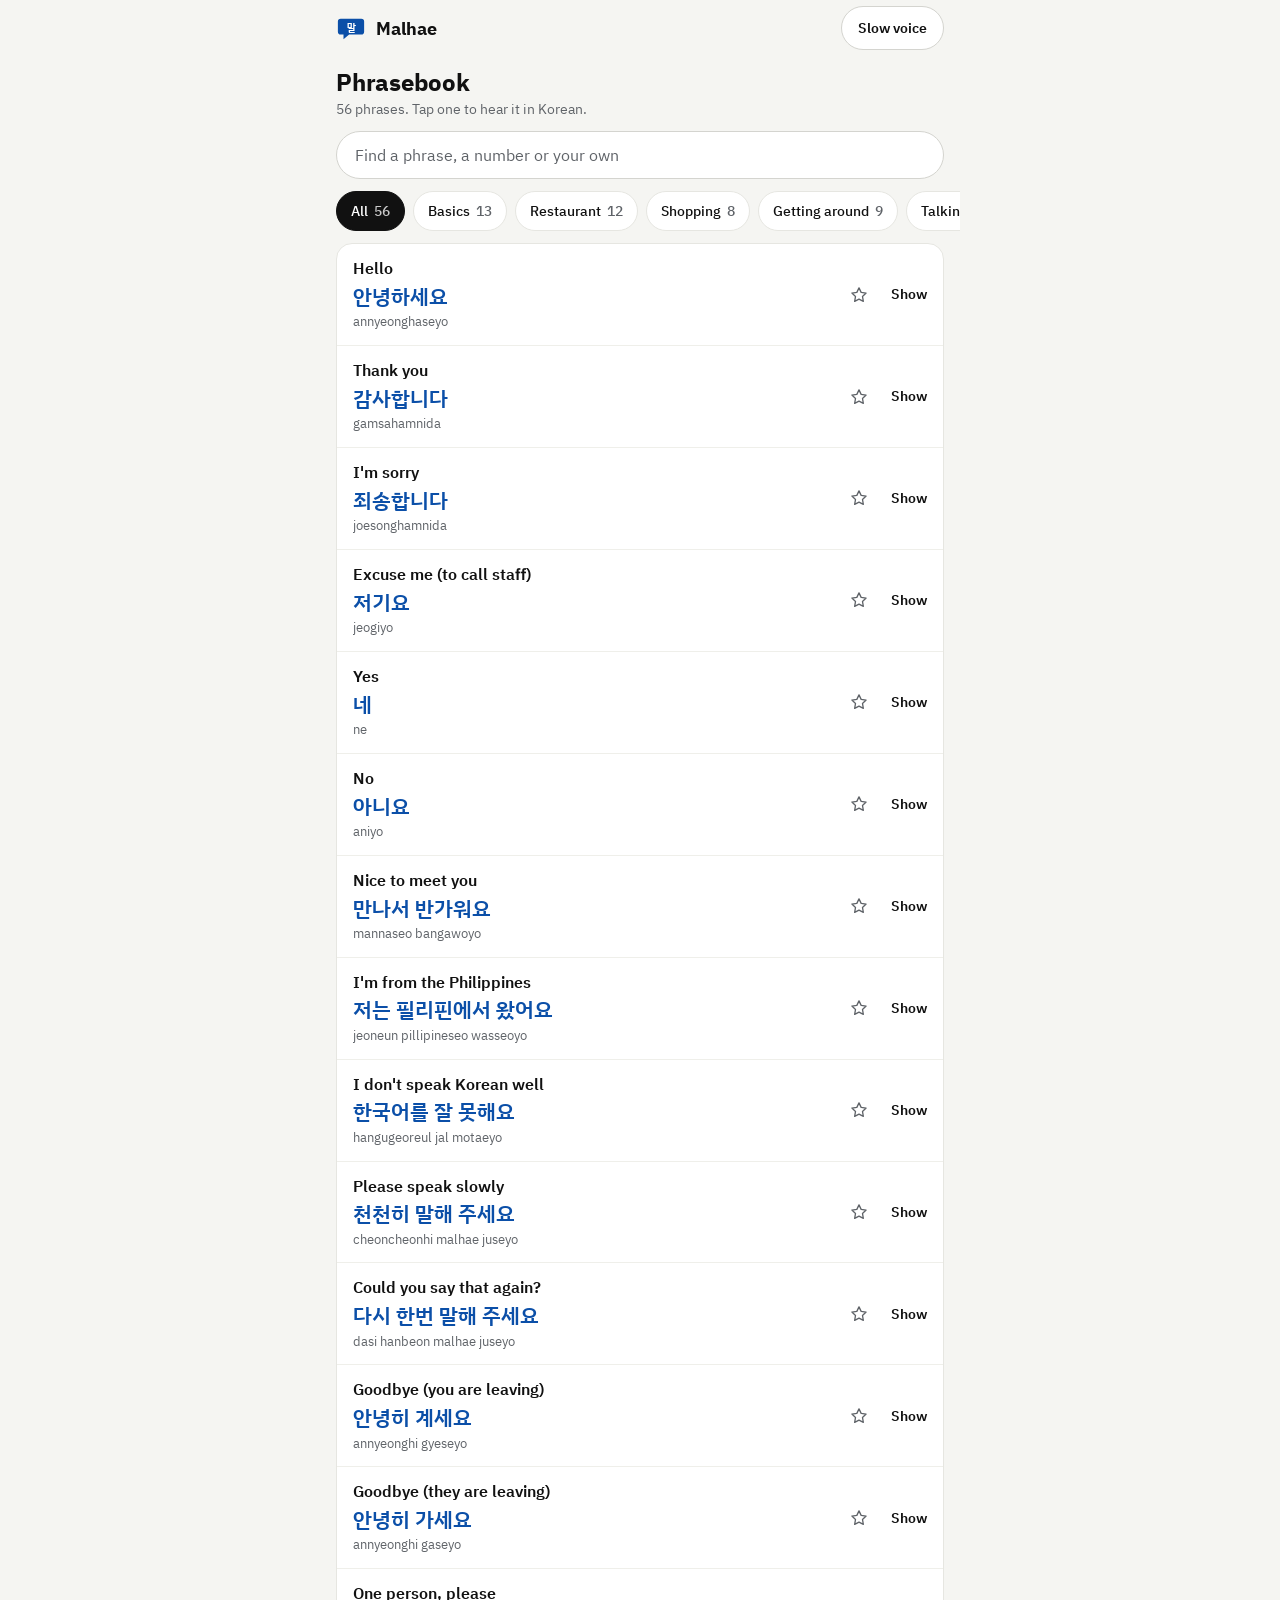
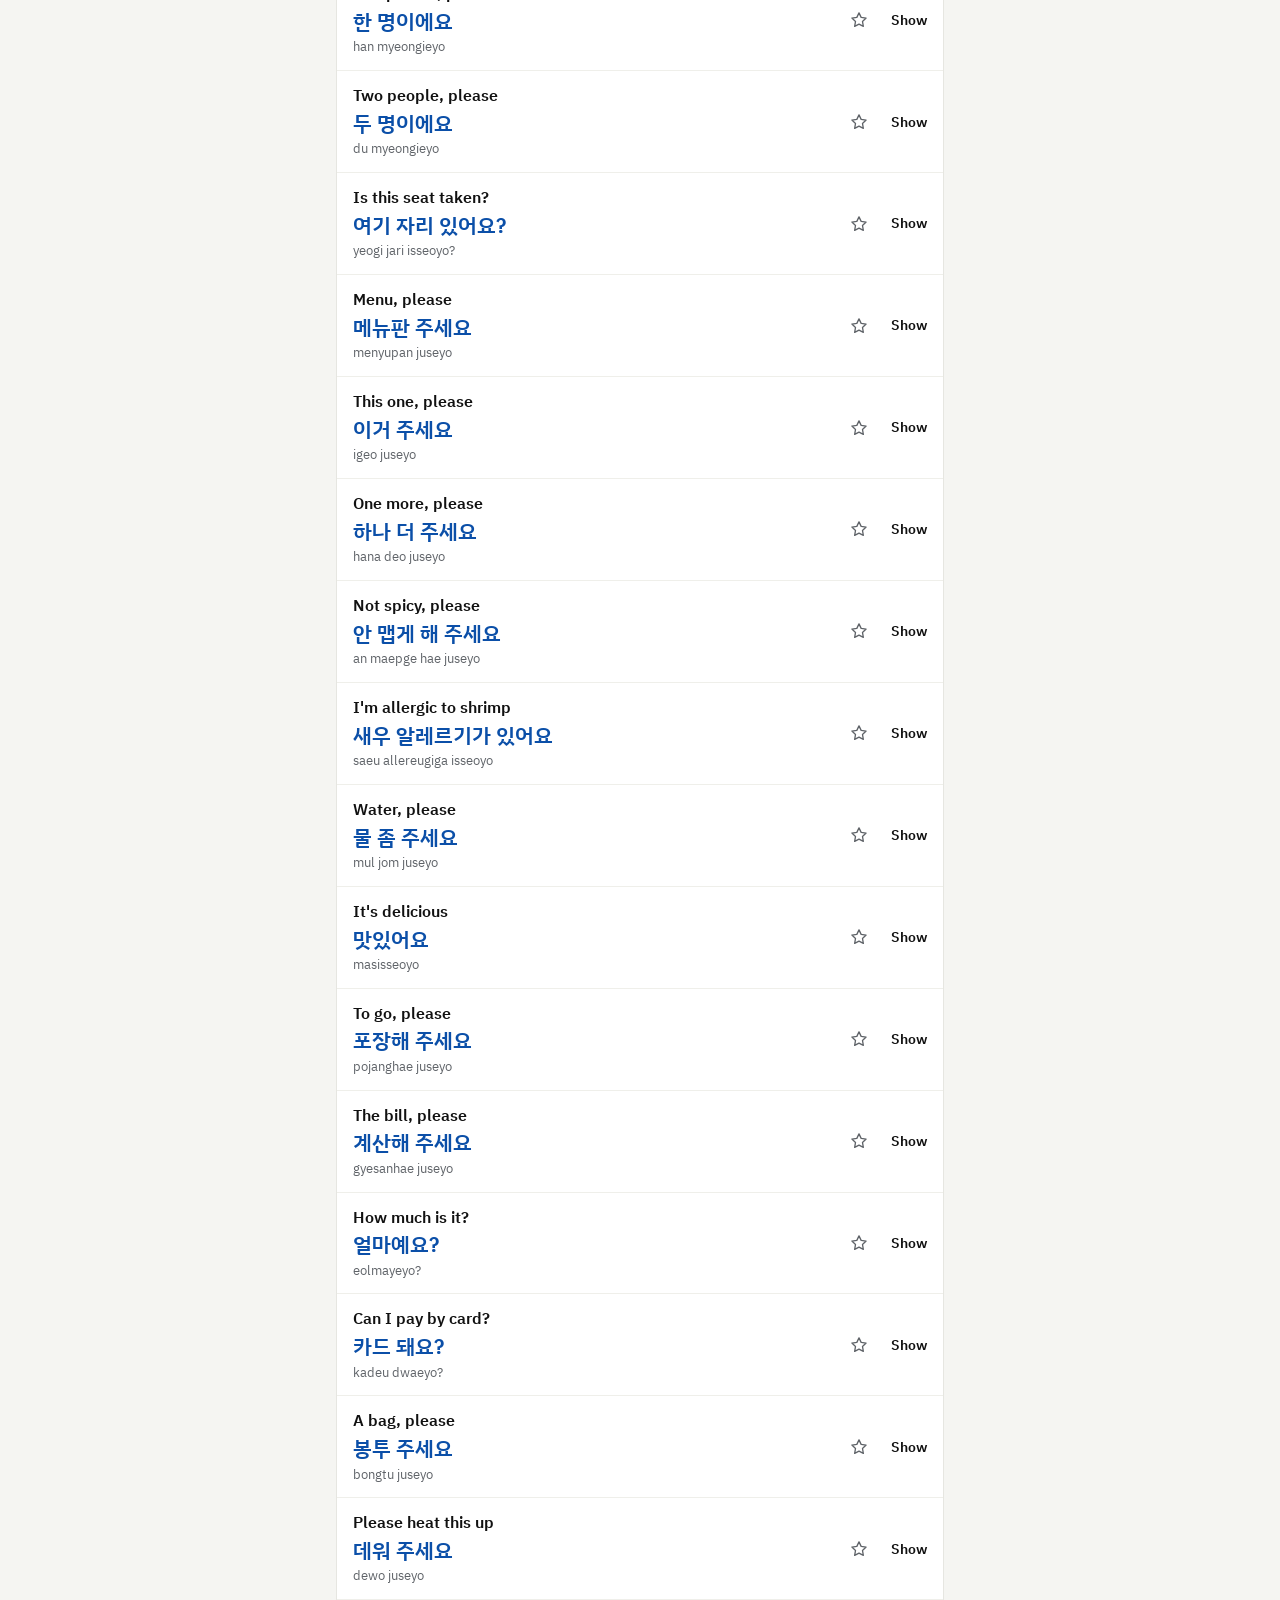
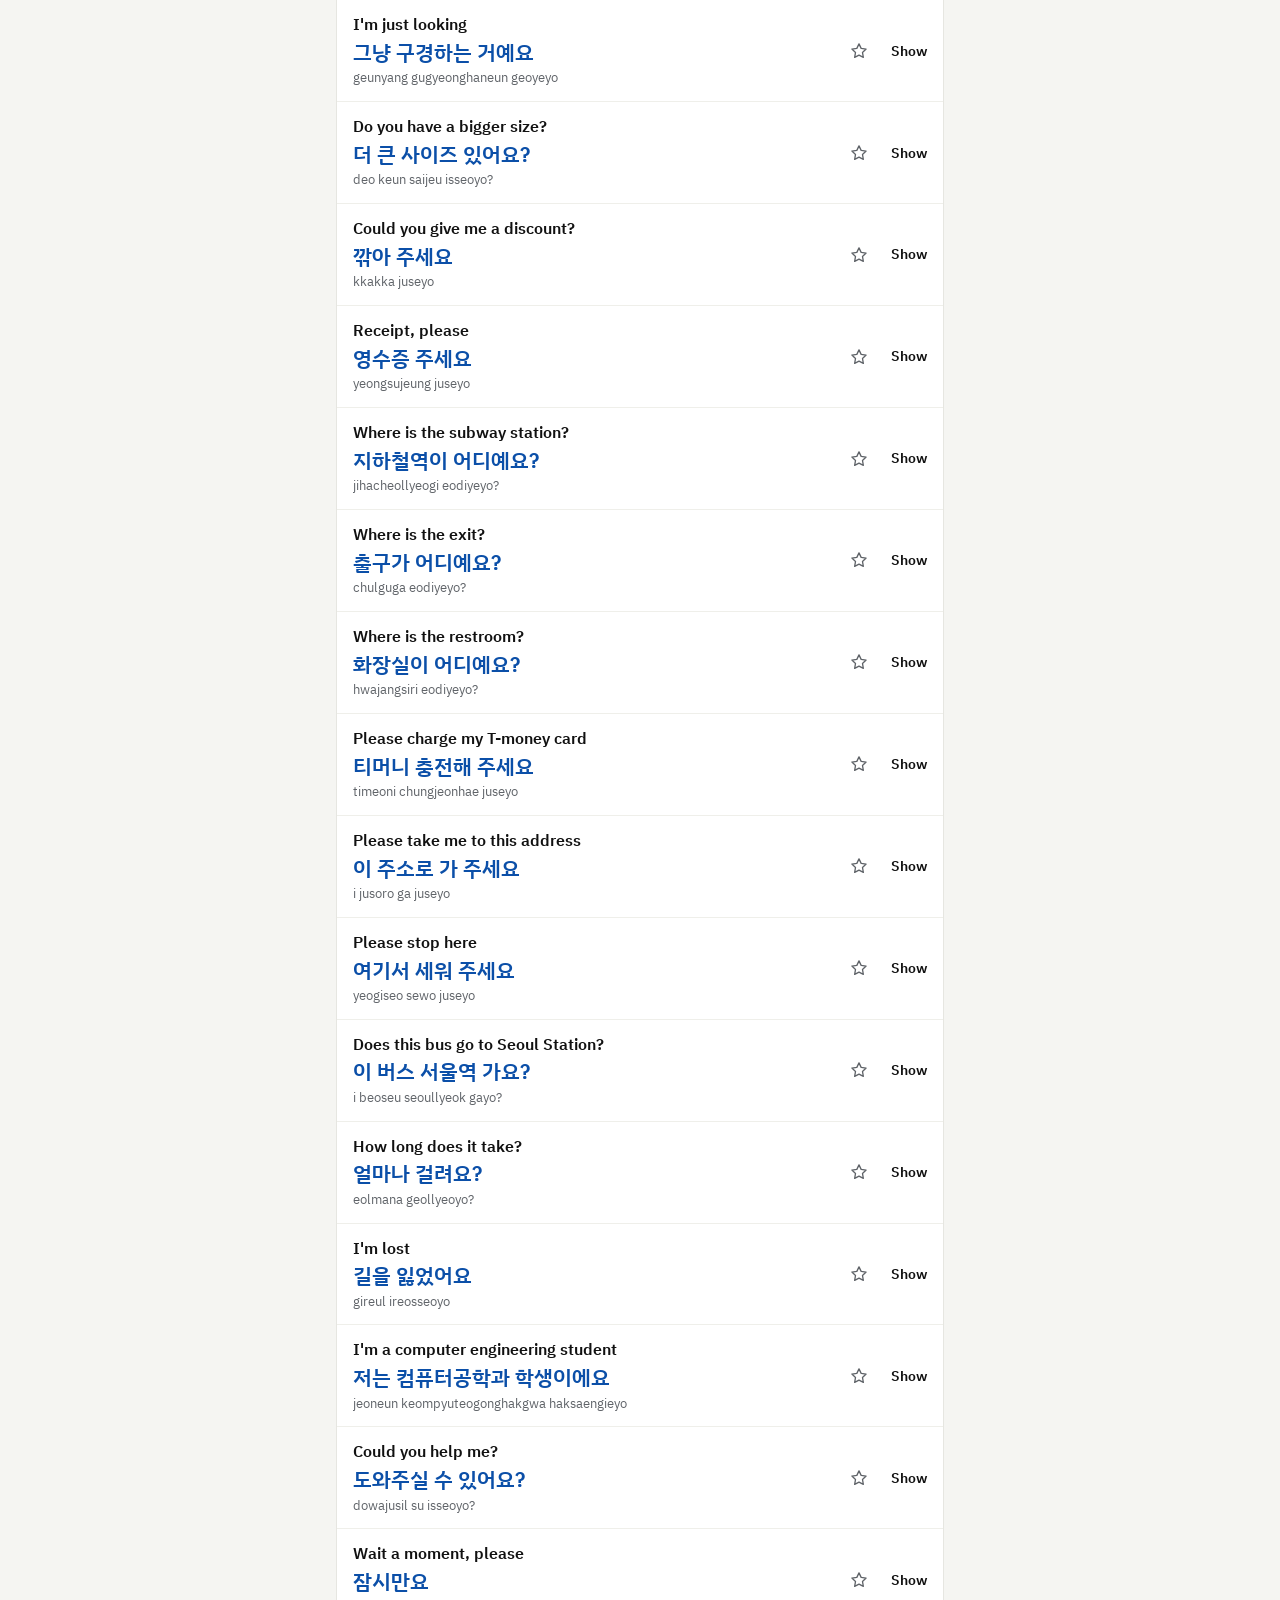
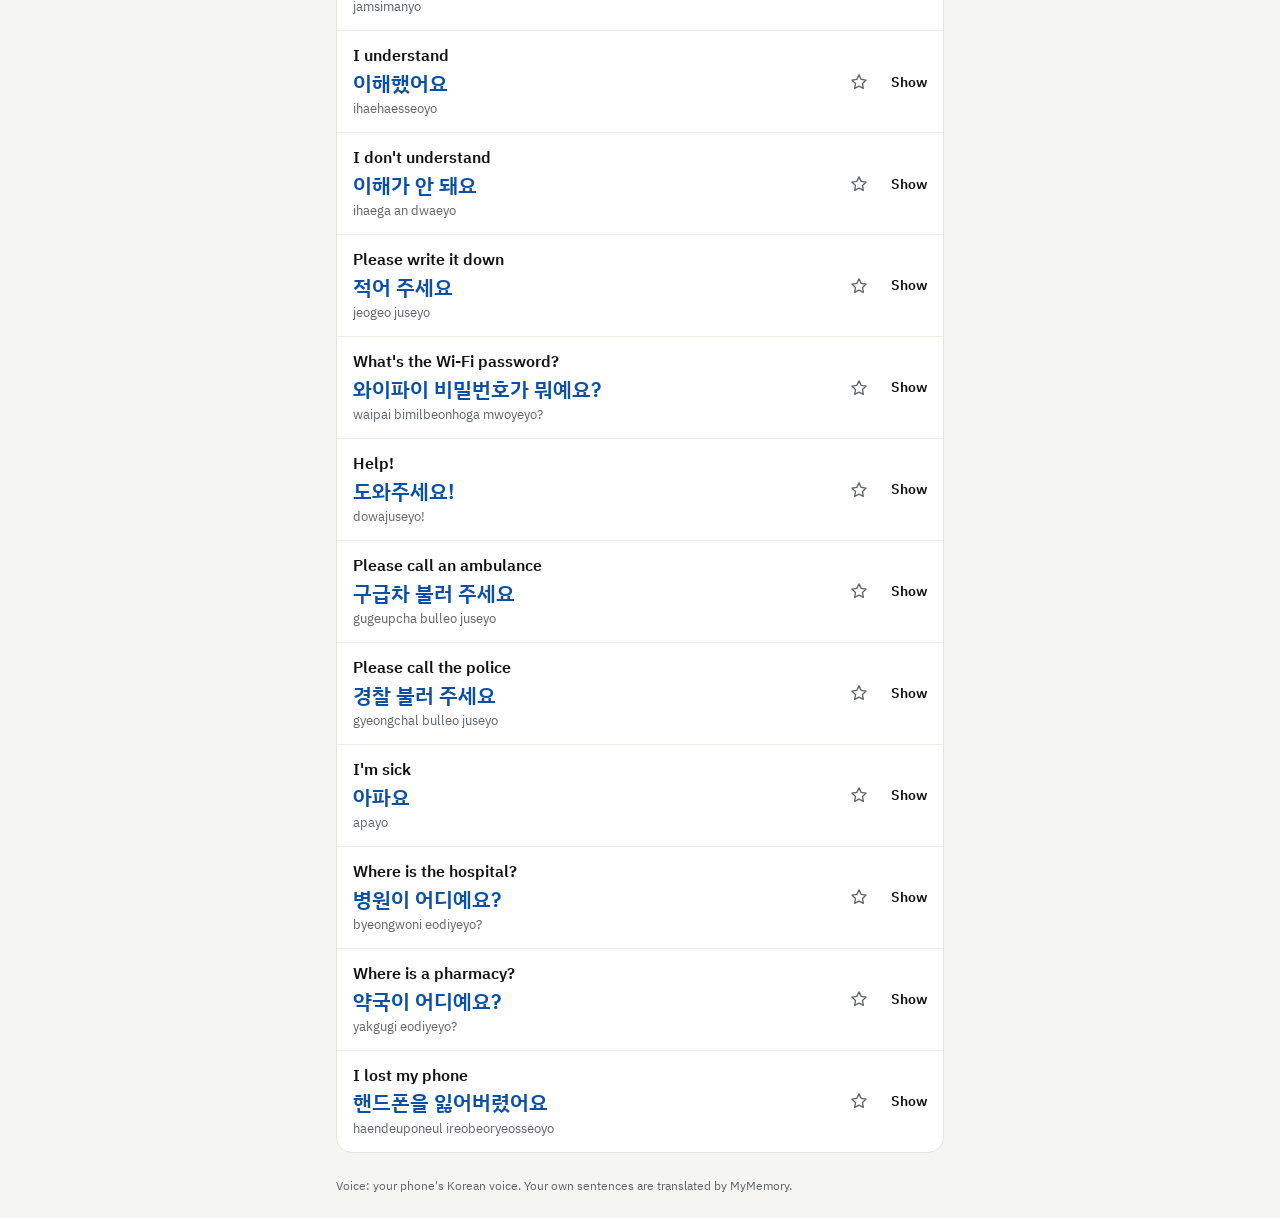
==== commit 32d0b183: "Add Words and Numbers, a number speaker and suggested next phrases - Words (27) and Numbers (34) top" ====
--- a/index.html
+++ b/index.html
@@ -35,7 +35,7 @@
     <!-- ============ FIND OR TYPE: one field filters the phrases and translates your own ============ -->
     <form class="find" id="find" role="search">
       <label class="sr-only" for="q">Find a phrase or type your own English</label>
-      <input id="q" type="search" maxlength="160" autocomplete="off" enterkeyhint="search" placeholder="Find a phrase or type your own">
+      <input id="q" type="search" maxlength="160" autocomplete="off" enterkeyhint="search" placeholder="Find a phrase, a number or your own">
       <button class="clear" id="clear" type="button" aria-label="Clear" hidden>×</button>
     </form>
 
@@ -48,14 +48,18 @@
 
   <!-- ============ NOW PLAYING: the last phrase stays one tap away ============ -->
   <section class="player" id="player" aria-label="Last phrase" hidden>
-    <div class="player-text">
-      <p class="player-ko" id="player-ko" lang="ko"></p>
-      <p class="player-en" id="player-en"></p>
+    <div class="player-top">
+      <div class="player-text">
+        <p class="player-ko" id="player-ko" lang="ko"></p>
+        <p class="player-en" id="player-en"></p>
+      </div>
+      <div class="player-btns">
+        <button class="btn btn--primary" id="replay" type="button">Replay</button>
+        <button class="btn" id="player-show" type="button">Show</button>
+      </div>
     </div>
-    <div class="player-btns">
-      <button class="btn btn--primary" id="replay" type="button">Replay</button>
-      <button class="btn" id="player-show" type="button">Show</button>
-    </div>
+    <!-- Suggested next: the usual next phrases, plus what you tend to tap next on this phone -->
+    <div class="next" id="next" role="group" aria-label="Suggested next phrases" hidden></div>
   </section>
 
   <!-- ============ SHOW: the Korean as large as the screen allows, for the other person ============ -->
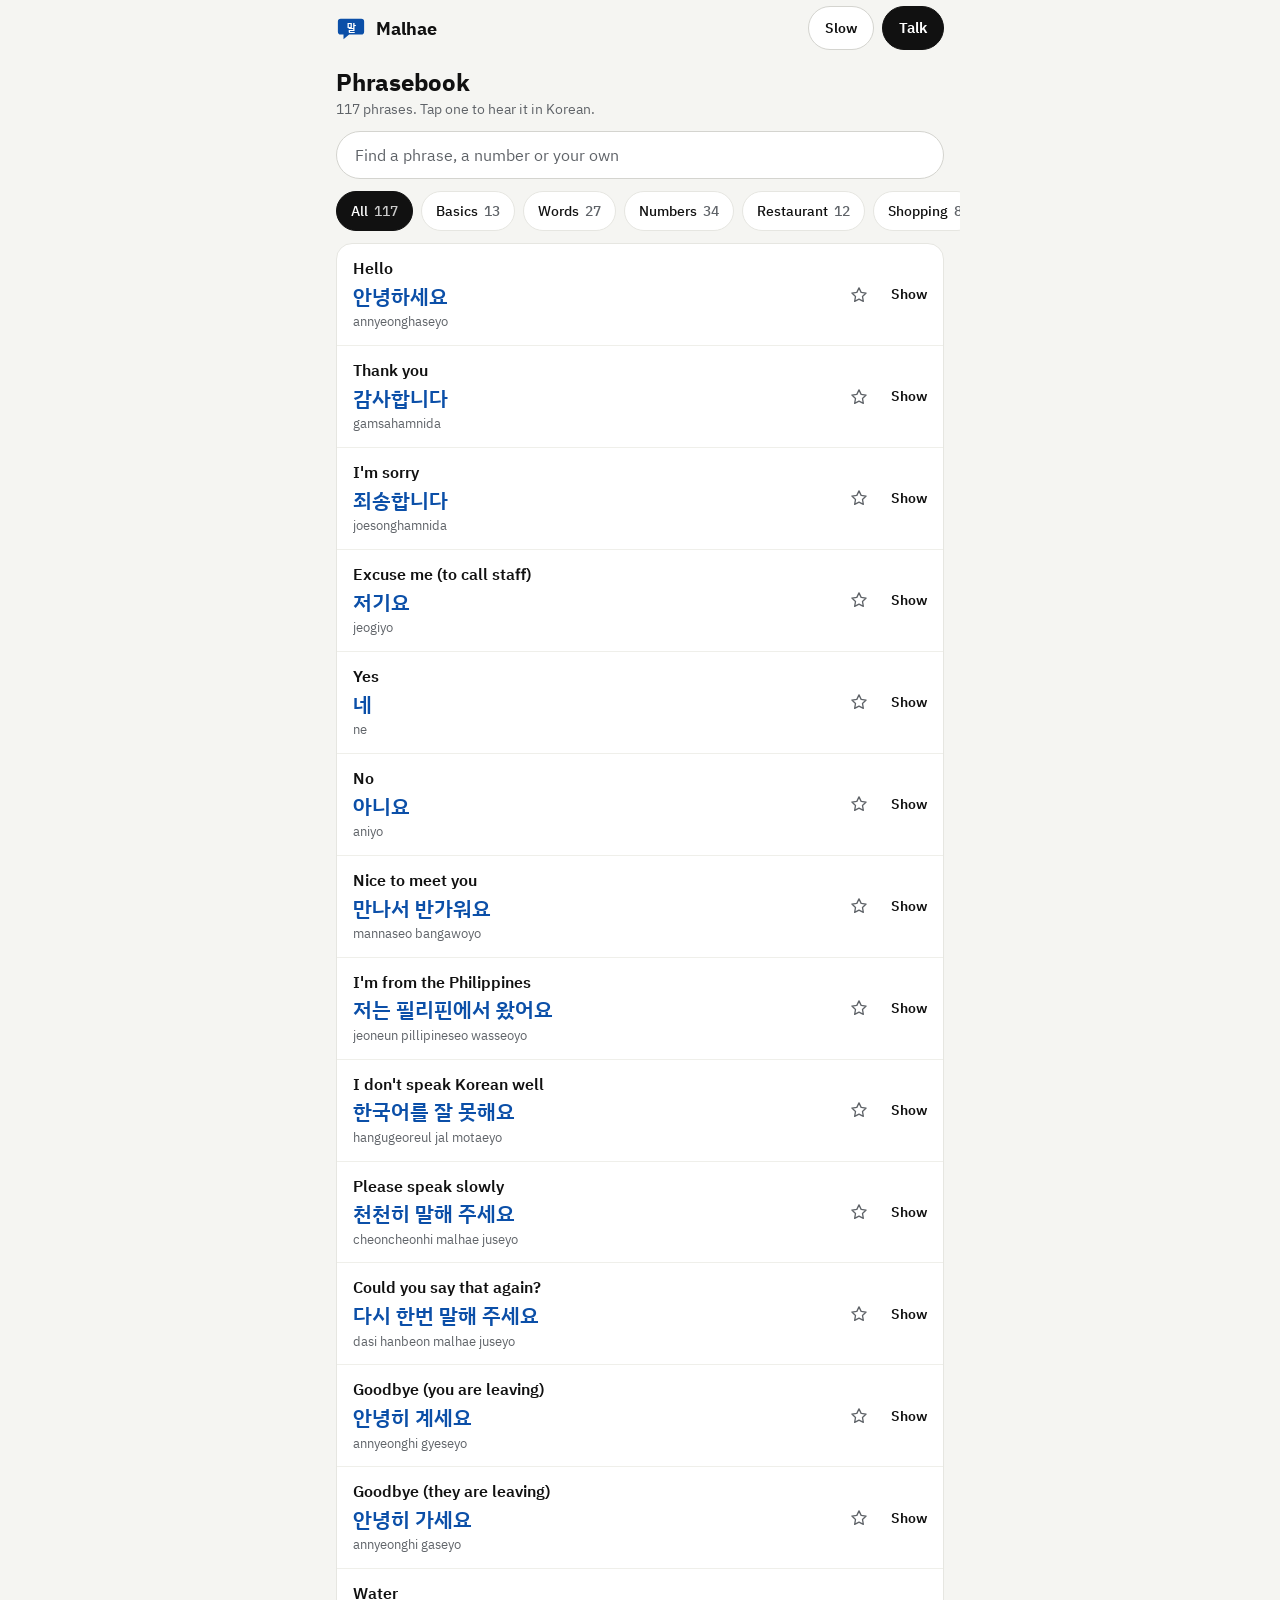
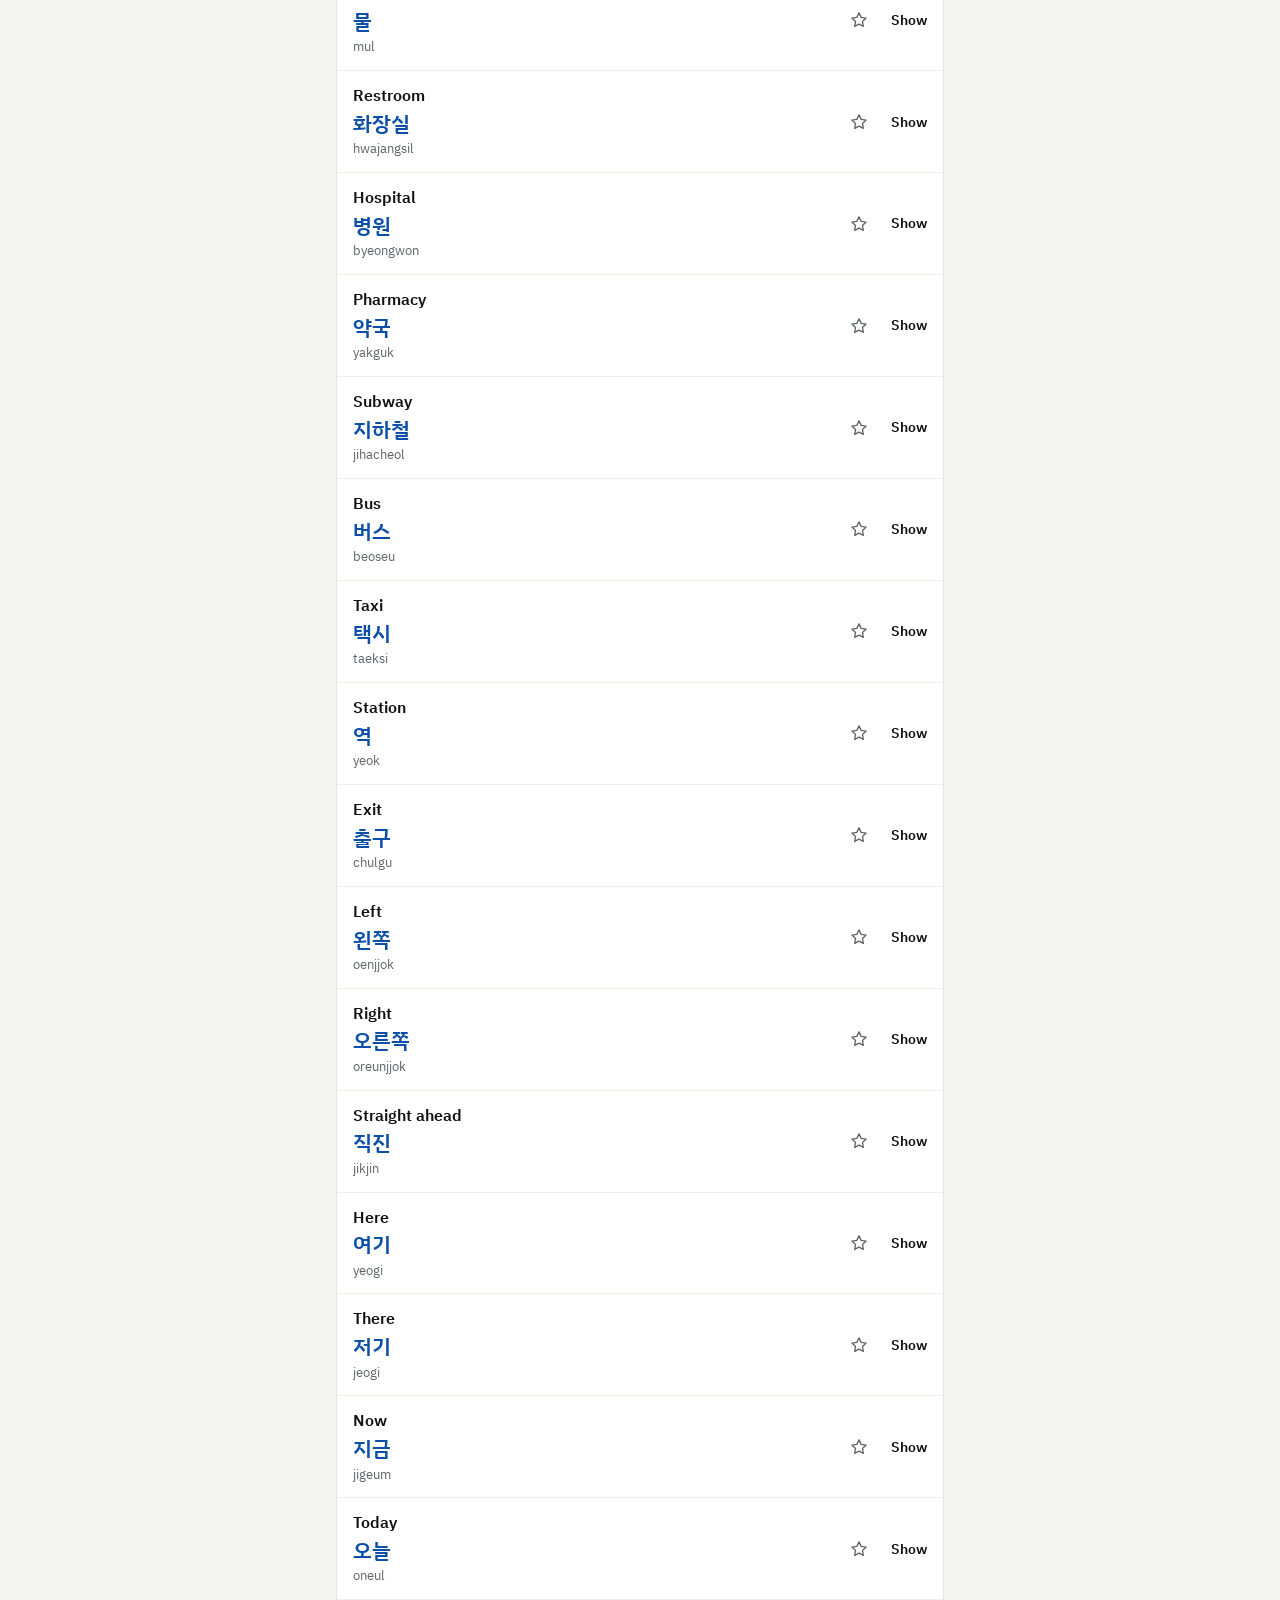
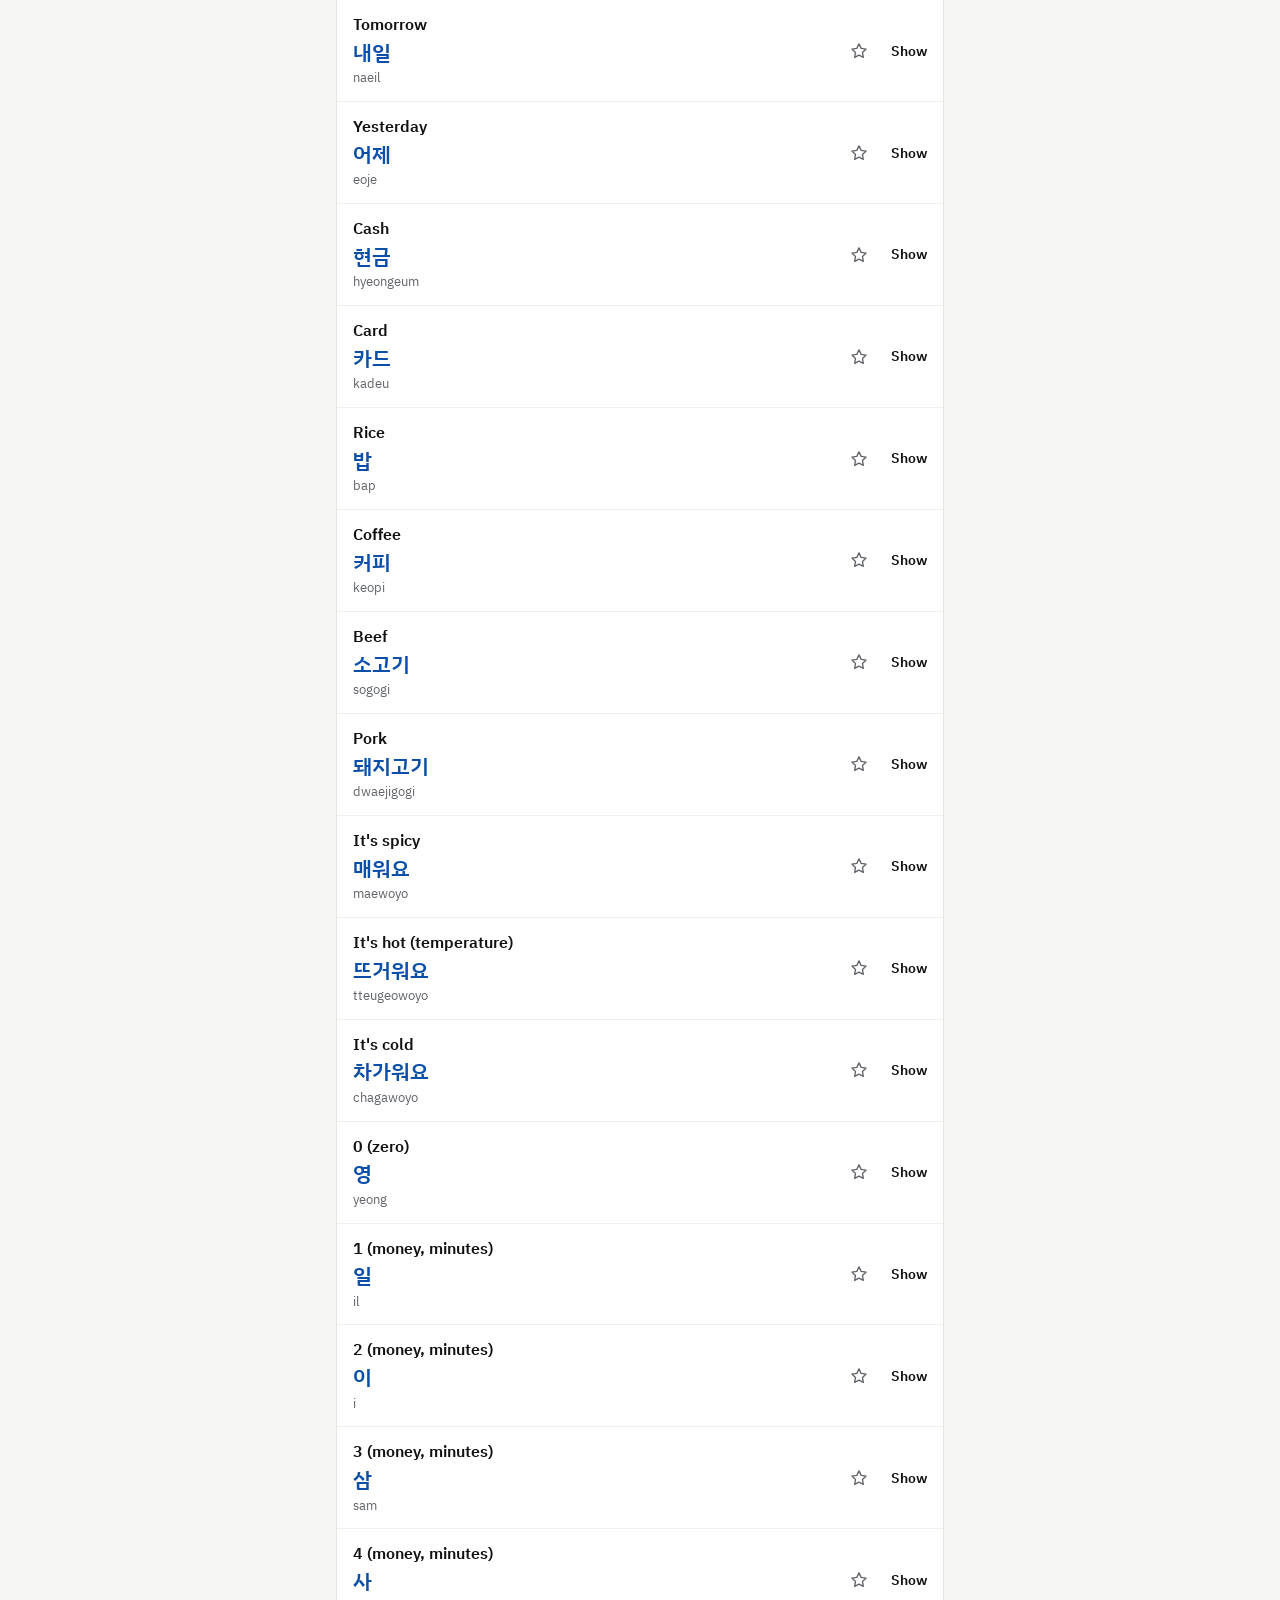
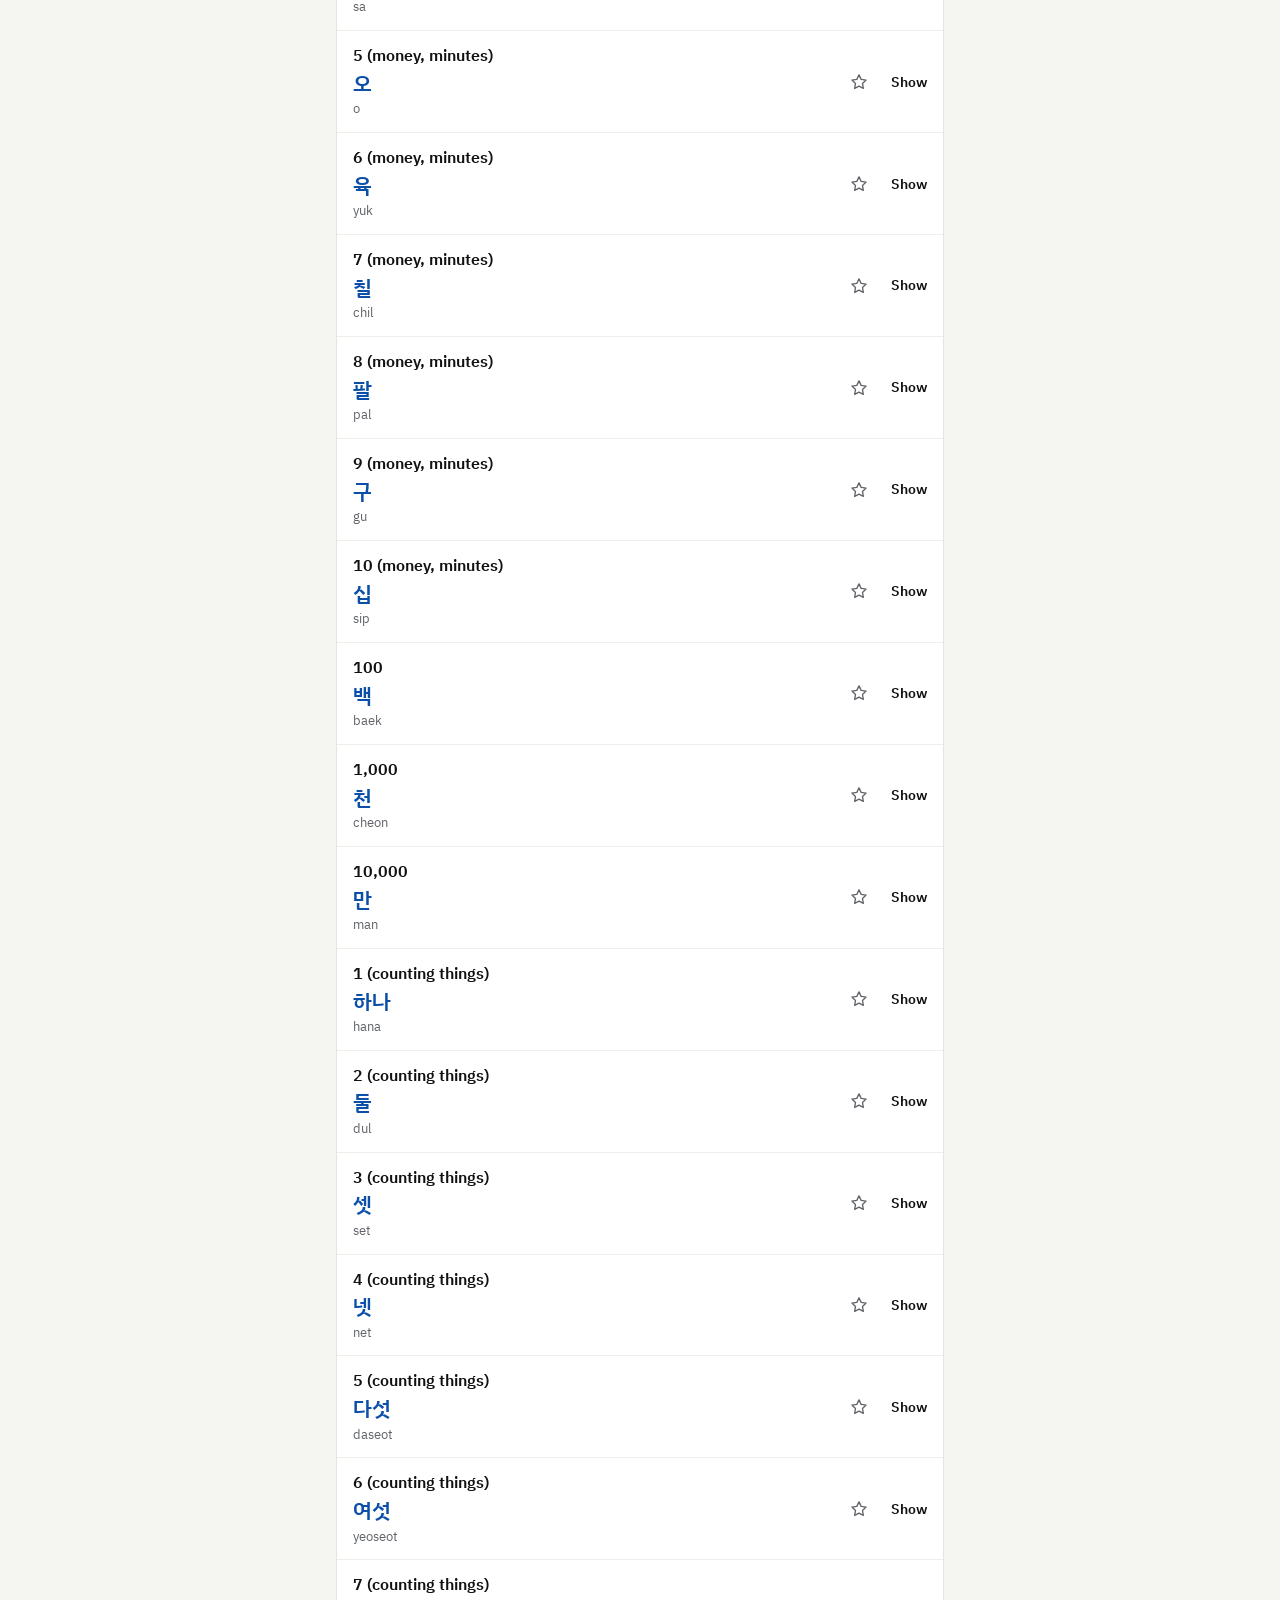
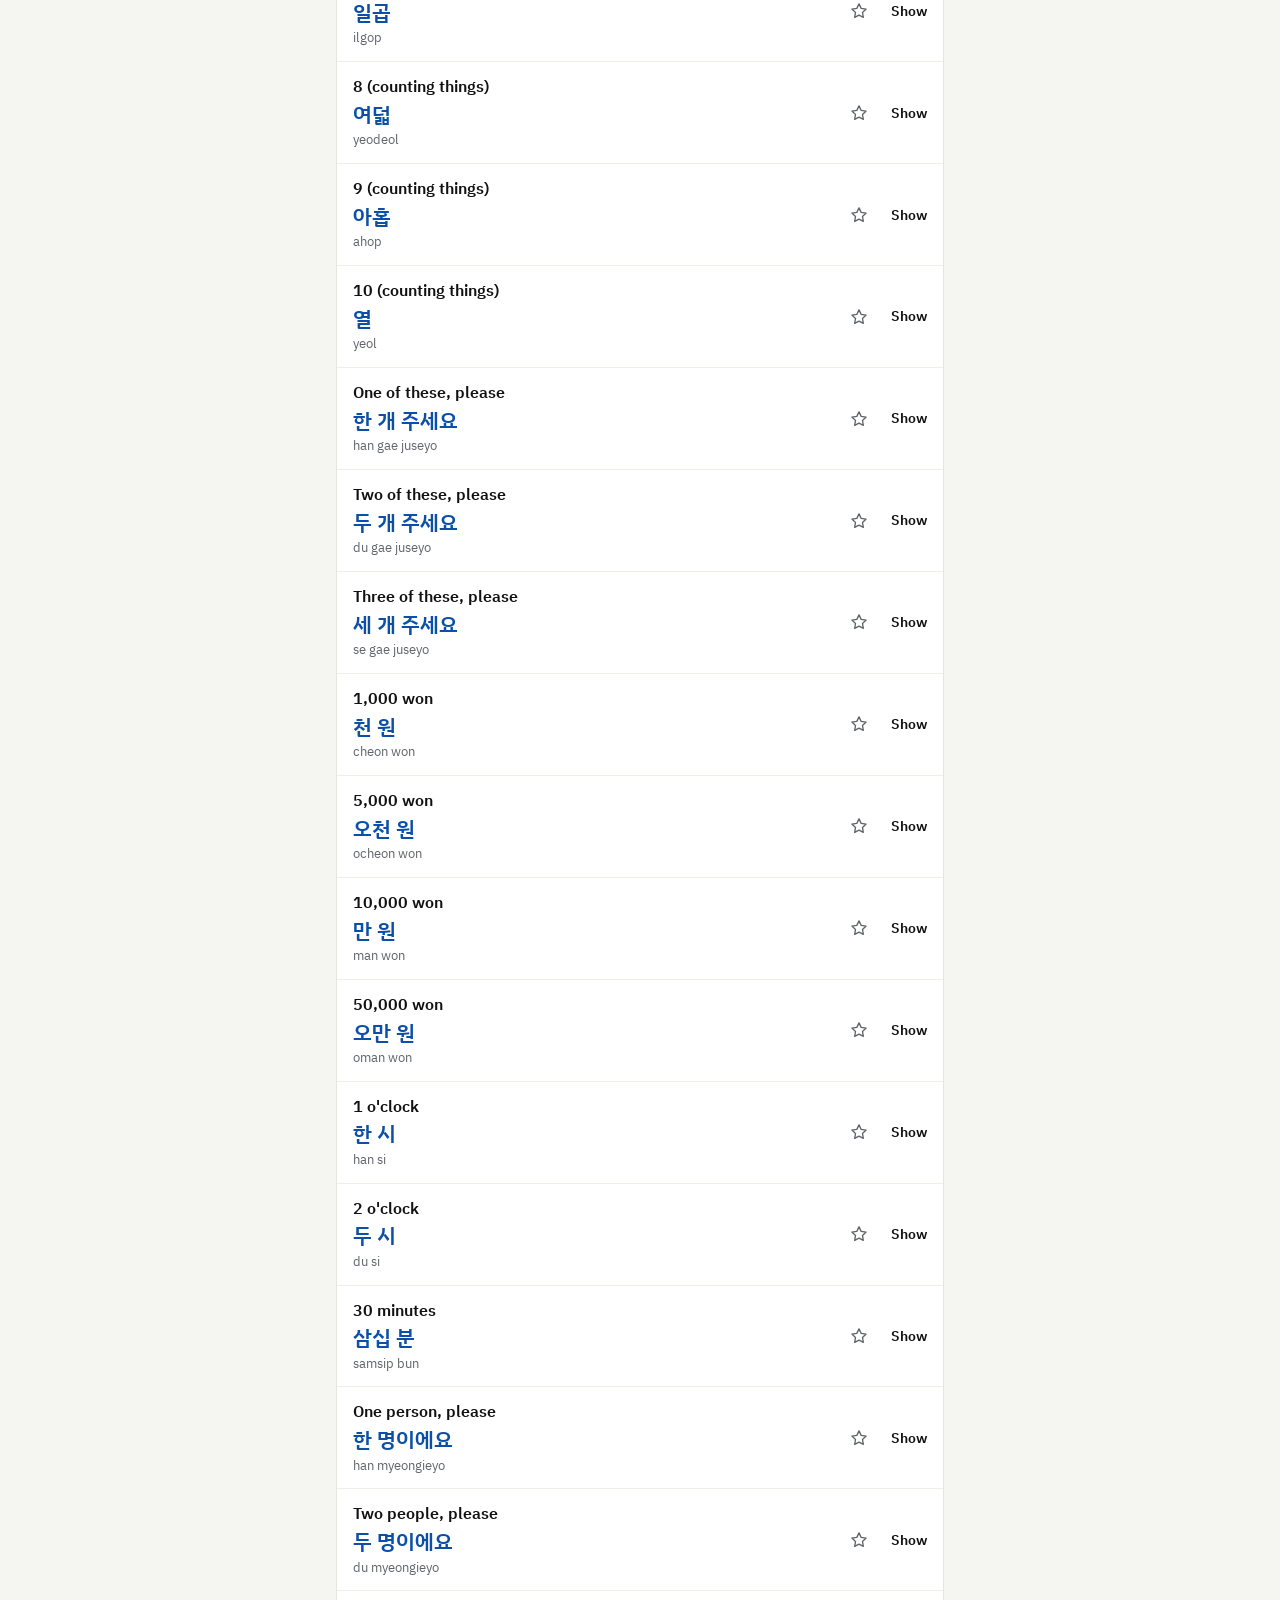
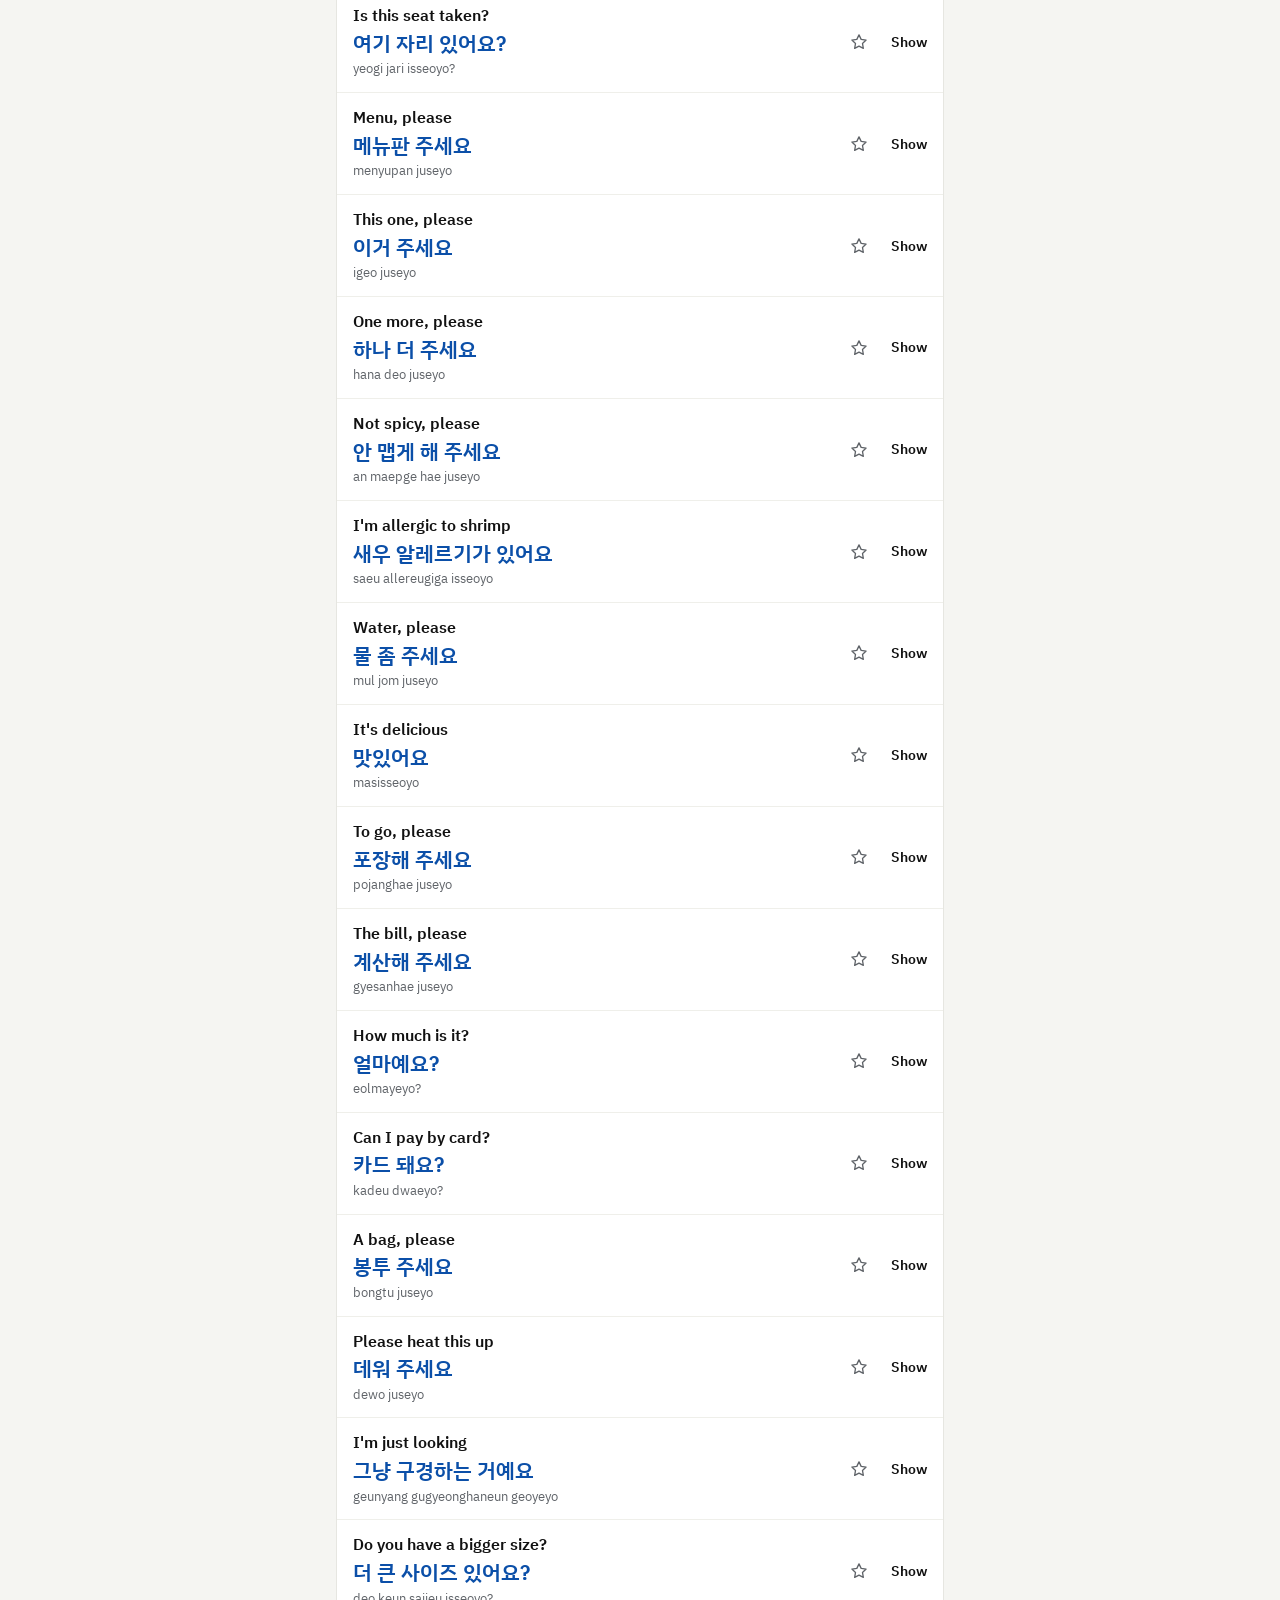
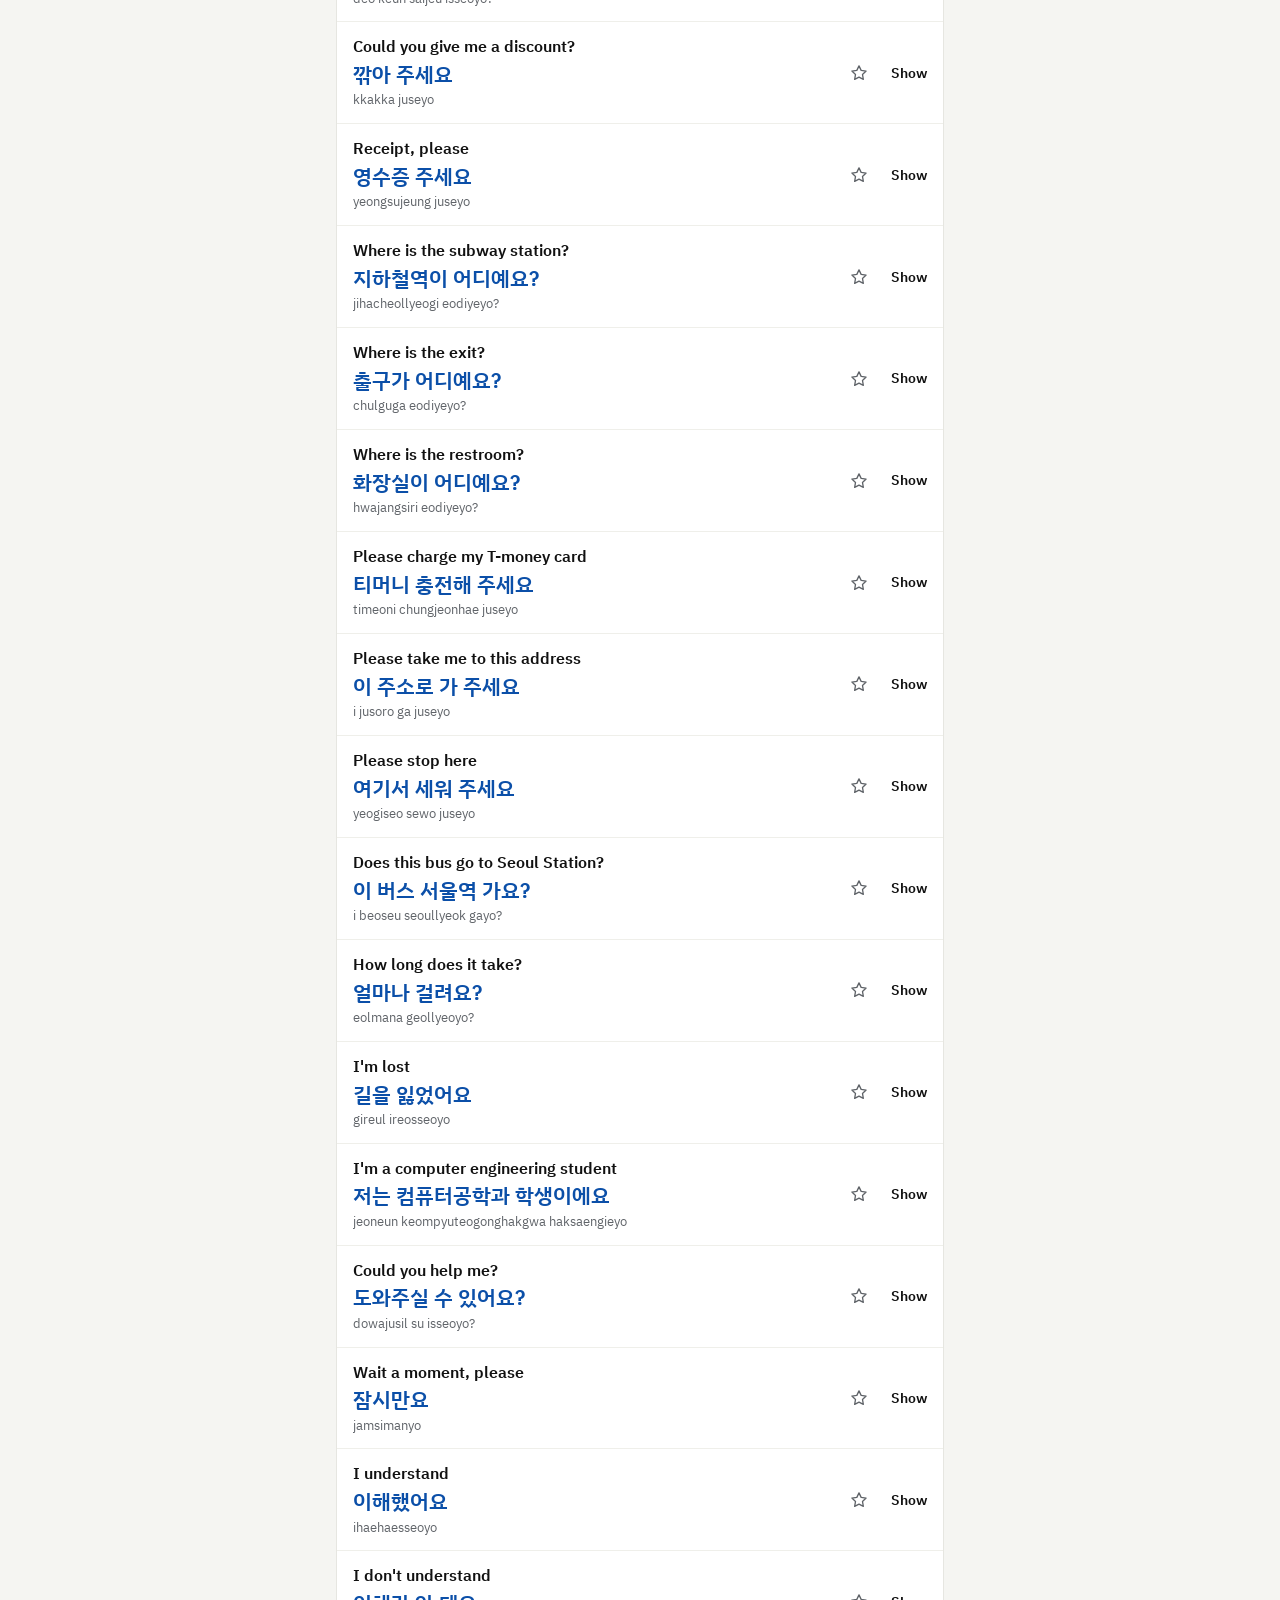
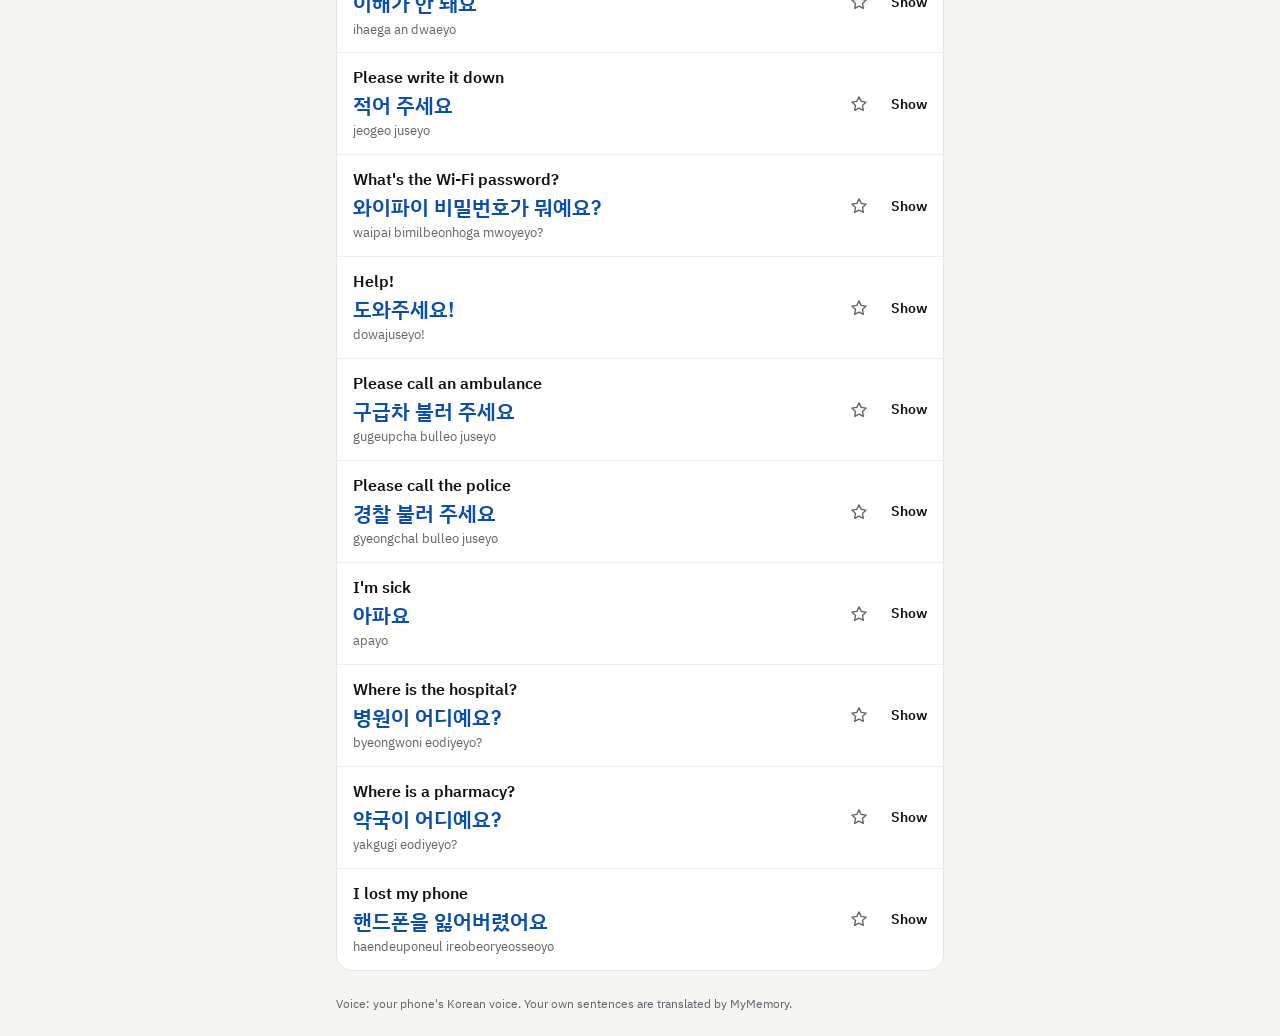
==== commit d43a289d: "Add Talk mode layout and bigger tap-to-say tiles - Talk mode screen: their half (Korean, turned to f" ====
--- a/index.html
+++ b/index.html
@@ -21,7 +21,10 @@
       <svg class="mark" viewBox="0 0 32 32" aria-hidden="true"><path d="M5 6h22a3 3 0 0 1 3 3v11a3 3 0 0 1-3 3H14l-6 5v-5H5a3 3 0 0 1-3-3V9a3 3 0 0 1 3-3z"/><text x="16" y="19.5" text-anchor="middle">말</text></svg>
       <span>Malhae</span>
     </a>
-    <button class="toggle" id="slow" type="button" aria-pressed="false">Slow voice</button>
+    <div class="top-btns">
+      <button class="toggle" id="slow" type="button" aria-pressed="false">Slow</button>
+      <button class="btn btn--primary" id="talk-open" type="button">Talk</button>
+    </div>
   </header>
 
   <main class="screen">
@@ -70,6 +73,46 @@
     <button class="btn btn--primary show-play" id="show-play" type="button">Play again</button>
   </div>
 
+  <!-- ============ TALK MODE: face to face on one phone ============
+       data-turn is who types now: "me" puts my half at the bottom, upright; the other half is turned
+       upside down to face the person across the table. "them" swaps the halves so they can type. -->
+  <div class="talk" id="talk" data-turn="me" role="dialog" aria-modal="true" aria-label="Talk mode" hidden>
+
+    <!-- Their half, in Korean -->
+    <section class="side side--them" lang="ko" aria-label="상대방 화면">
+      <div class="said">
+        <p class="said-ko" id="t-said"></p>
+        <button class="btn" id="t-replay" type="button" hidden>다시 듣기</button>
+      </div>
+      <div class="replies" id="t-replies"></div>
+      <button class="btn btn--wide" id="t-type" type="button">직접 입력하기</button>
+      <form class="composer" id="t-form">
+        <label class="sr-only" for="t-input">한국어로 입력하세요</label>
+        <input id="t-input" type="text" maxlength="160" autocomplete="off" enterkeyhint="send" placeholder="한국어로 입력하세요…">
+        <button class="btn btn--primary" type="submit">보내기</button>
+      </form>
+      <p class="talk-note" id="t-note" aria-live="polite"></p>
+    </section>
+
+    <!-- My half, in English -->
+    <section class="side side--me" aria-label="Your side">
+      <div class="me-head">
+        <p class="side-label">Talk mode</p>
+        <button class="toggle" id="m-slow" type="button" aria-pressed="false">Slow</button>
+        <button class="btn" id="talk-close" type="button">Done</button>
+      </div>
+      <div class="heard" id="m-heard" aria-live="polite"></div>
+      <button class="btn btn--wide turn-me" id="m-back" type="button">Your turn: tap here, then turn the phone to you</button>
+      <div class="tiles" id="m-tiles" role="group" aria-label="Tap to say"></div>
+      <form class="composer" id="m-form">
+        <label class="sr-only" for="m-input">Search or type in English</label>
+        <input id="m-input" type="search" maxlength="160" autocomplete="off" enterkeyhint="send" placeholder="Search or type in English…">
+        <button class="btn btn--primary" type="submit">Say</button>
+      </form>
+      <p class="talk-note" id="m-note" aria-live="polite"></p>
+    </section>
+  </div>
+
   <footer class="credit">Voice: your phone's Korean voice. Your own sentences are translated by MyMemory.</footer>
 
   <script src="app.js"></script>
--- a/style.css
+++ b/style.css
@@ -44,6 +44,7 @@
   background: var(--surface); font-size: 14px; font-weight: 600;
 }
 .toggle[aria-pressed="true"] { background: var(--primary); border-color: var(--primary); color: #fff; }
+.top-btns { display: flex; gap: 8px; }
 
 /* ============ TITLE ROW ============ */
 .screen { padding: 4px var(--pad) 0; }
@@ -101,16 +102,30 @@
 
 /* ============ NOW PLAYING: floats, so it may carry a shadow ============ */
 .player {
-  position: fixed; left: 0; right: 0; bottom: 0; z-index: 4; display: flex; align-items: center; gap: 12px;
+  position: fixed; left: 0; right: 0; bottom: 0; z-index: 4; display: flex; flex-direction: column; gap: 10px;
   max-width: 640px; margin: 0 auto; padding: 12px var(--pad) max(12px, env(safe-area-inset-bottom));
   background: var(--surface); border-top: 1px solid var(--border); box-shadow: 0 -2px 8px rgba(0, 0, 0, 0.06);
 }
 .player[hidden] { display: none; }
+.player-top { display: flex; align-items: center; gap: 12px; }
 .player-text { flex: 1; min-width: 0; }
+/* Suggested next: four big tiles, English over Korean, one tap plays */
+.next { display: grid; grid-template-columns: 1fr 1fr; gap: 8px; }
+.next[hidden] { display: none; }
+.next-lbl { grid-column: 1 / -1; color: var(--muted); font-size: 13px; font-weight: 600; }
+
+/* A say-it tile, shared by the player and Talk mode */
+.tile {
+  display: flex; flex-direction: column; justify-content: center; min-height: 64px; padding: 8px 12px;
+  border: 1px solid var(--border); border-radius: 14px; background: var(--raised); text-align: left;
+}
+.tile .en { font-size: 14px; font-weight: 600; line-height: 1.25; }
+.tile .ko { margin-top: 2px; color: var(--accent); font-size: 15px; font-weight: 600; line-height: 1.25; word-break: keep-all; }
+.tile:active, .say:active, .reply:active { background: var(--active, #e4e4df); }
 .player-ko { color: var(--accent); font-size: 20px; font-weight: 600; line-height: 1.25; word-break: keep-all; overflow-wrap: anywhere; }
 .player-en { color: var(--muted); font-size: 13px; white-space: nowrap; overflow: hidden; text-overflow: ellipsis; }
 .player-btns { display: flex; gap: 8px; }
-body.has-player .screen { padding-bottom: 110px; }
+body.has-player .screen { padding-bottom: 260px; }
 .btn { min-height: 44px; padding: 0 16px; border: 1px solid var(--control); border-radius: 999px; background: var(--surface); font-size: 15px; font-weight: 600; }
 .btn--primary { background: var(--primary); border-color: var(--primary); color: #fff; }
 
@@ -127,7 +142,64 @@
 
 /* ============ CREDIT ============ */
 .credit { padding: 0 var(--pad) 24px; color: var(--muted); font-size: 12px; }
-body.has-player .credit { padding-bottom: 120px; }
+body.has-player .credit { padding-bottom: 270px; }
+
+/* ============ TALK MODE ============ */
+.talk { position: fixed; inset: 0; z-index: 8; display: flex; flex-direction: column; height: 100dvh; background: var(--ground); }
+.talk[hidden] { display: none; }
+body.in-talk { overflow: hidden; }
+.side { flex: 1 1 0; min-height: 0; overflow-y: auto; display: flex; flex-direction: column; gap: 10px; padding: 14px var(--pad); }
+.side--them { background: #eef3fa; } /* one tone step: their half reads apart from mine */
+/* My half takes only the room it needs, so all of their replies fit without scrolling */
+.side--me { flex: 0 0 auto; max-height: 62%; background: var(--surface); border-top: 1px solid var(--border); }
+/* Whose turn: the side that types sits at the bottom, upright; the other faces the person across */
+.talk[data-turn="me"] .side--them, .talk[data-turn="them"] .side--me { order: 0; transform: rotate(180deg); }
+.talk[data-turn="me"] .side--me, .talk[data-turn="them"] .side--them { order: 1; padding-bottom: max(14px, env(safe-area-inset-bottom)); }
+.talk[data-turn="them"] .side--me { border-top: 0; border-bottom: 1px solid var(--border); }
+.side-label { color: var(--muted); font-size: 13px; font-weight: 600; }
+
+/* Their half: what I said, big; their one-tap replies */
+.said { display: flex; align-items: center; gap: 12px; min-height: 64px; }
+.said-ko { flex: 1; font-size: clamp(26px, 7vw, 40px); font-weight: 700; line-height: 1.2; word-break: keep-all; overflow-wrap: anywhere; }
+.said-ko.is-hint { color: var(--muted); font-size: 16px; font-weight: 500; }
+.replies { display: grid; grid-template-columns: repeat(4, 1fr); gap: 6px; }
+.reply { min-height: 44px; padding: 4px 6px; border: 1px solid #cfdbec; border-radius: 12px; background: var(--surface); font-size: 14px; font-weight: 600; line-height: 1.2; word-break: keep-all; }
+.btn--wide { width: 100%; }
+.composer { display: flex; gap: 8px; }
+.composer input { flex: 1; min-width: 0; min-height: 48px; padding: 0 16px; border: 1px solid var(--control); border-radius: 999px; background: var(--surface); font-size: 16px; }
+.composer input::-webkit-search-cancel-button { display: none; }
+.talk-note { min-height: 0; color: var(--muted); font-size: 13px; }
+.talk-note:empty { display: none; }
+/* Only the side whose turn it is can type; while they type, my half shows the button that takes the turn back */
+.talk[data-turn="me"] #t-form, .talk[data-turn="them"] #t-type,
+.talk[data-turn="them"] #m-form, .talk[data-turn="them"] #m-tiles, .talk[data-turn="them"] .me-head .toggle { display: none; }
+.turn-me { display: none; }
+.talk[data-turn="them"] .turn-me { display: block; }
+
+/* My half: what they said, big; four tiles; search or type */
+.me-head { display: flex; align-items: center; gap: 8px; }
+.me-head .side-label { margin-right: auto; }
+.heard { min-height: 56px; }
+.heard .en { font-size: clamp(22px, 6vw, 32px); font-weight: 700; line-height: 1.2; }
+.heard .ko { margin-top: 2px; color: var(--muted); font-size: 14px; }
+.heard .hint { color: var(--muted); font-size: 15px; }
+.tiles { display: grid; grid-template-columns: 1fr 1fr; gap: 8px; }
+
+/* Short phones (iPhone SE and similar): tighter Talk mode so both halves still fit */
+@media (max-height: 740px) {
+  .side { gap: 6px; padding-top: 10px; padding-bottom: 10px; }
+  .me-head .btn, .me-head .toggle { min-height: 40px; }
+  .heard { min-height: 0; }
+  .heard .en { font-size: 20px; }
+  .talk .tile { min-height: 50px; padding: 6px 10px; }
+  .talk .tile .en { font-size: 13px; }
+  .talk .tile .ko { font-size: 14px; }
+  .said { min-height: 0; }
+  .said-ko { font-size: 24px; }
+  .said-ko.is-hint { font-size: 14px; }
+  .reply { min-height: 38px; font-size: 13px; }
+  .composer input, .talk .btn--wide { min-height: 44px; }
+}
 
 @media (prefers-reduced-motion: no-preference) {
   .row, .chips button, .toggle, .btn { transition: background-color 150ms ease, color 150ms ease; }
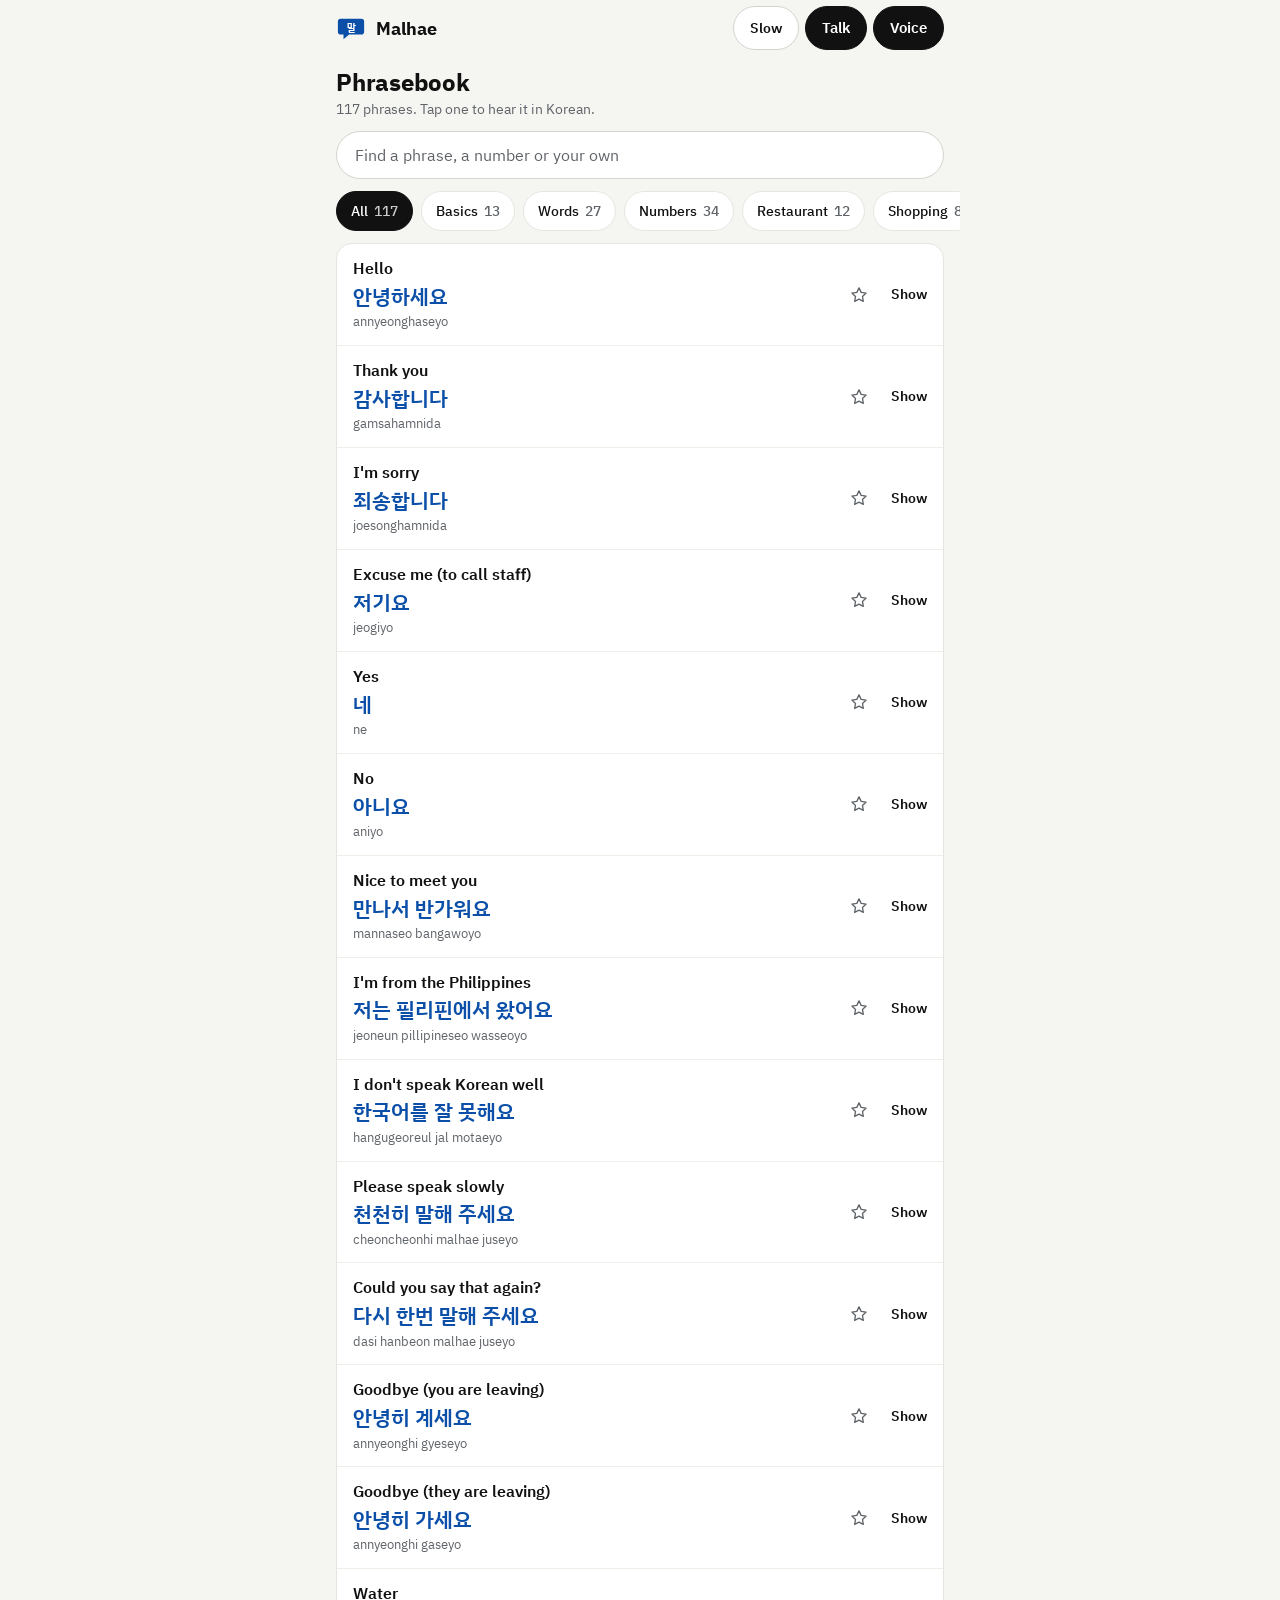
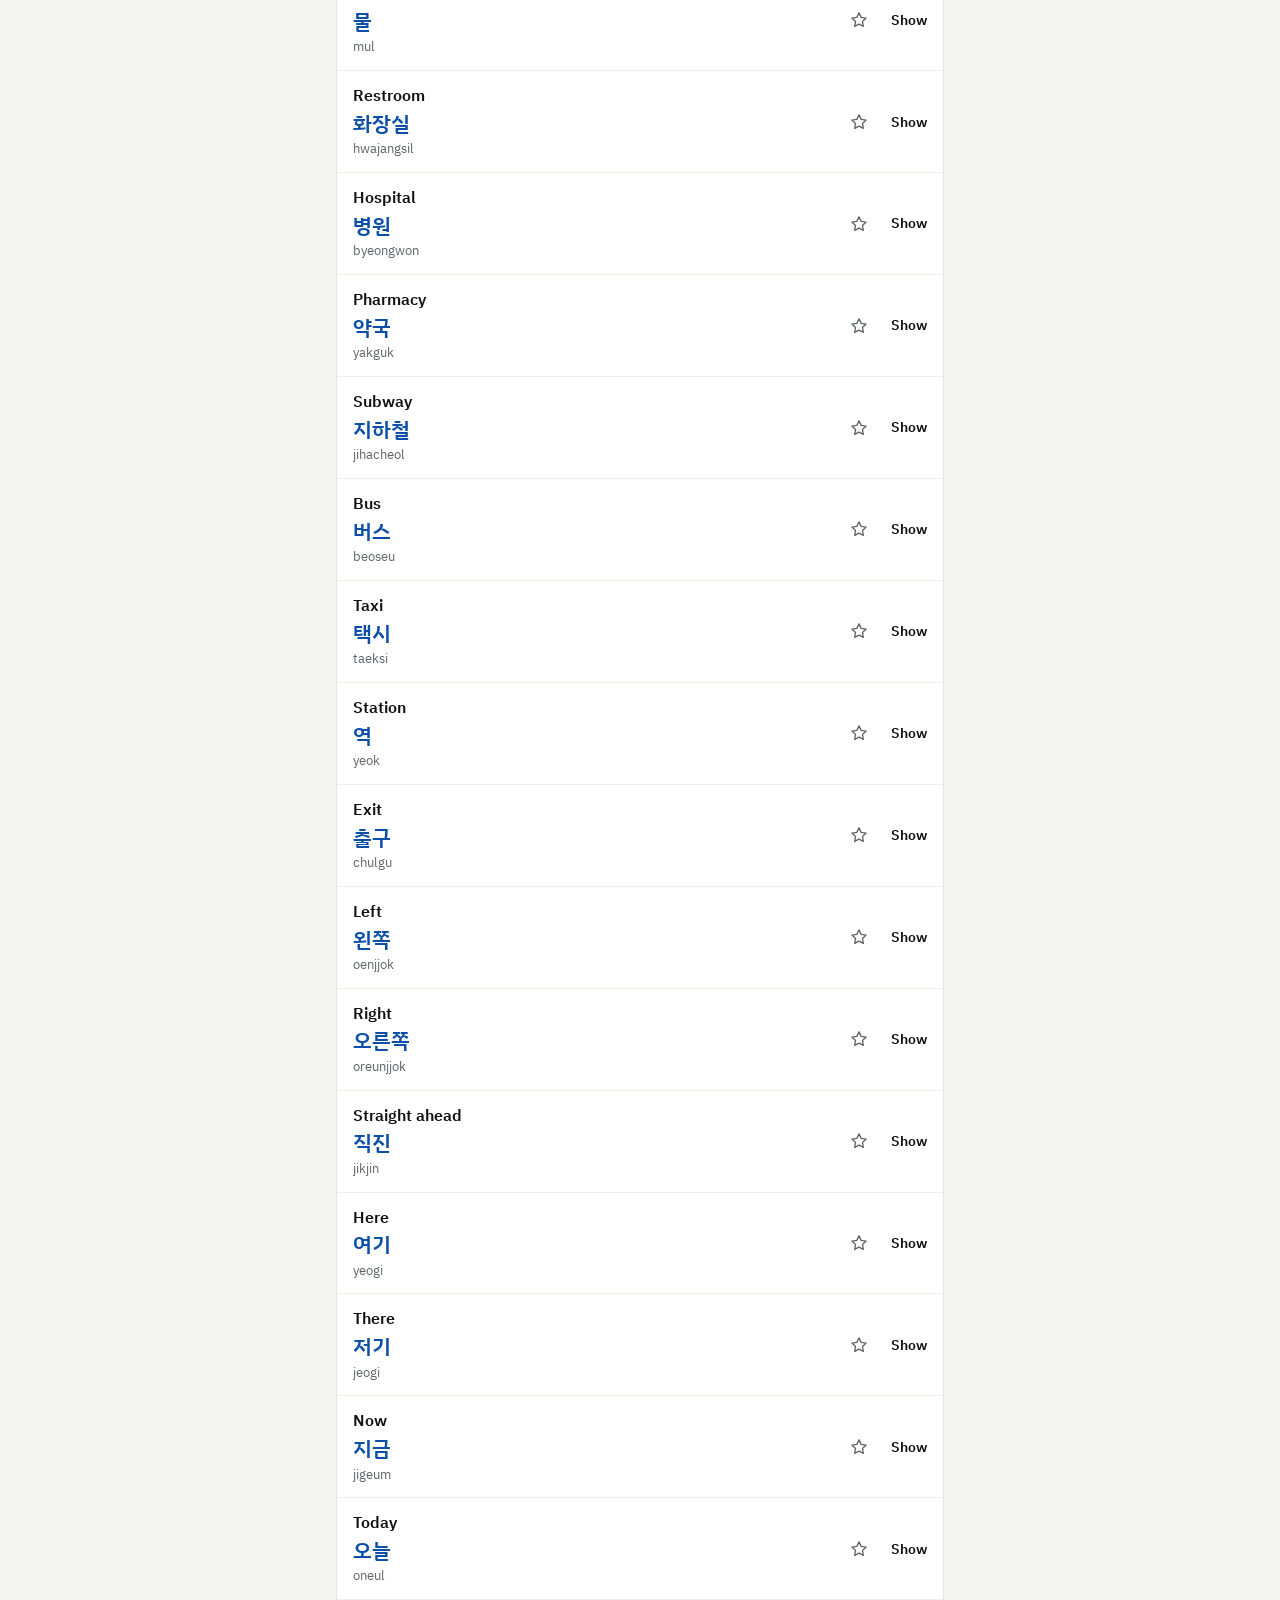
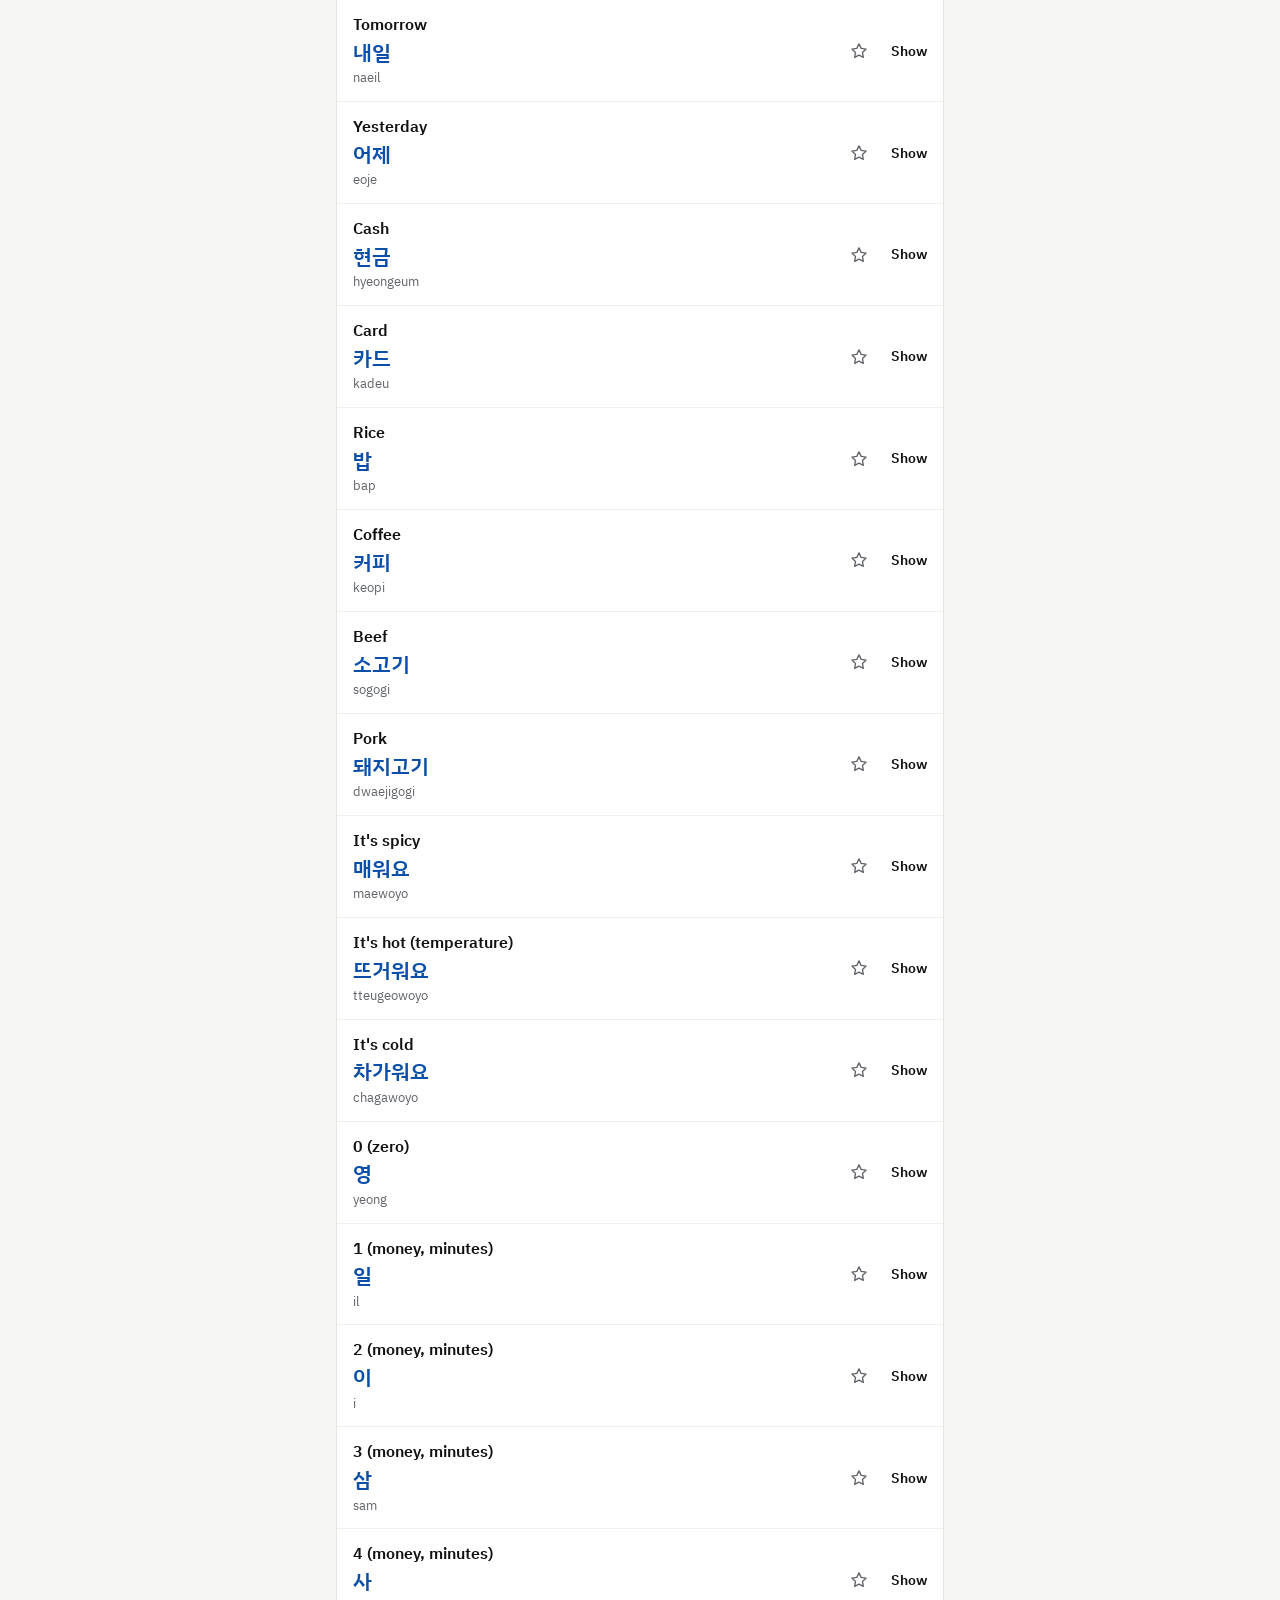
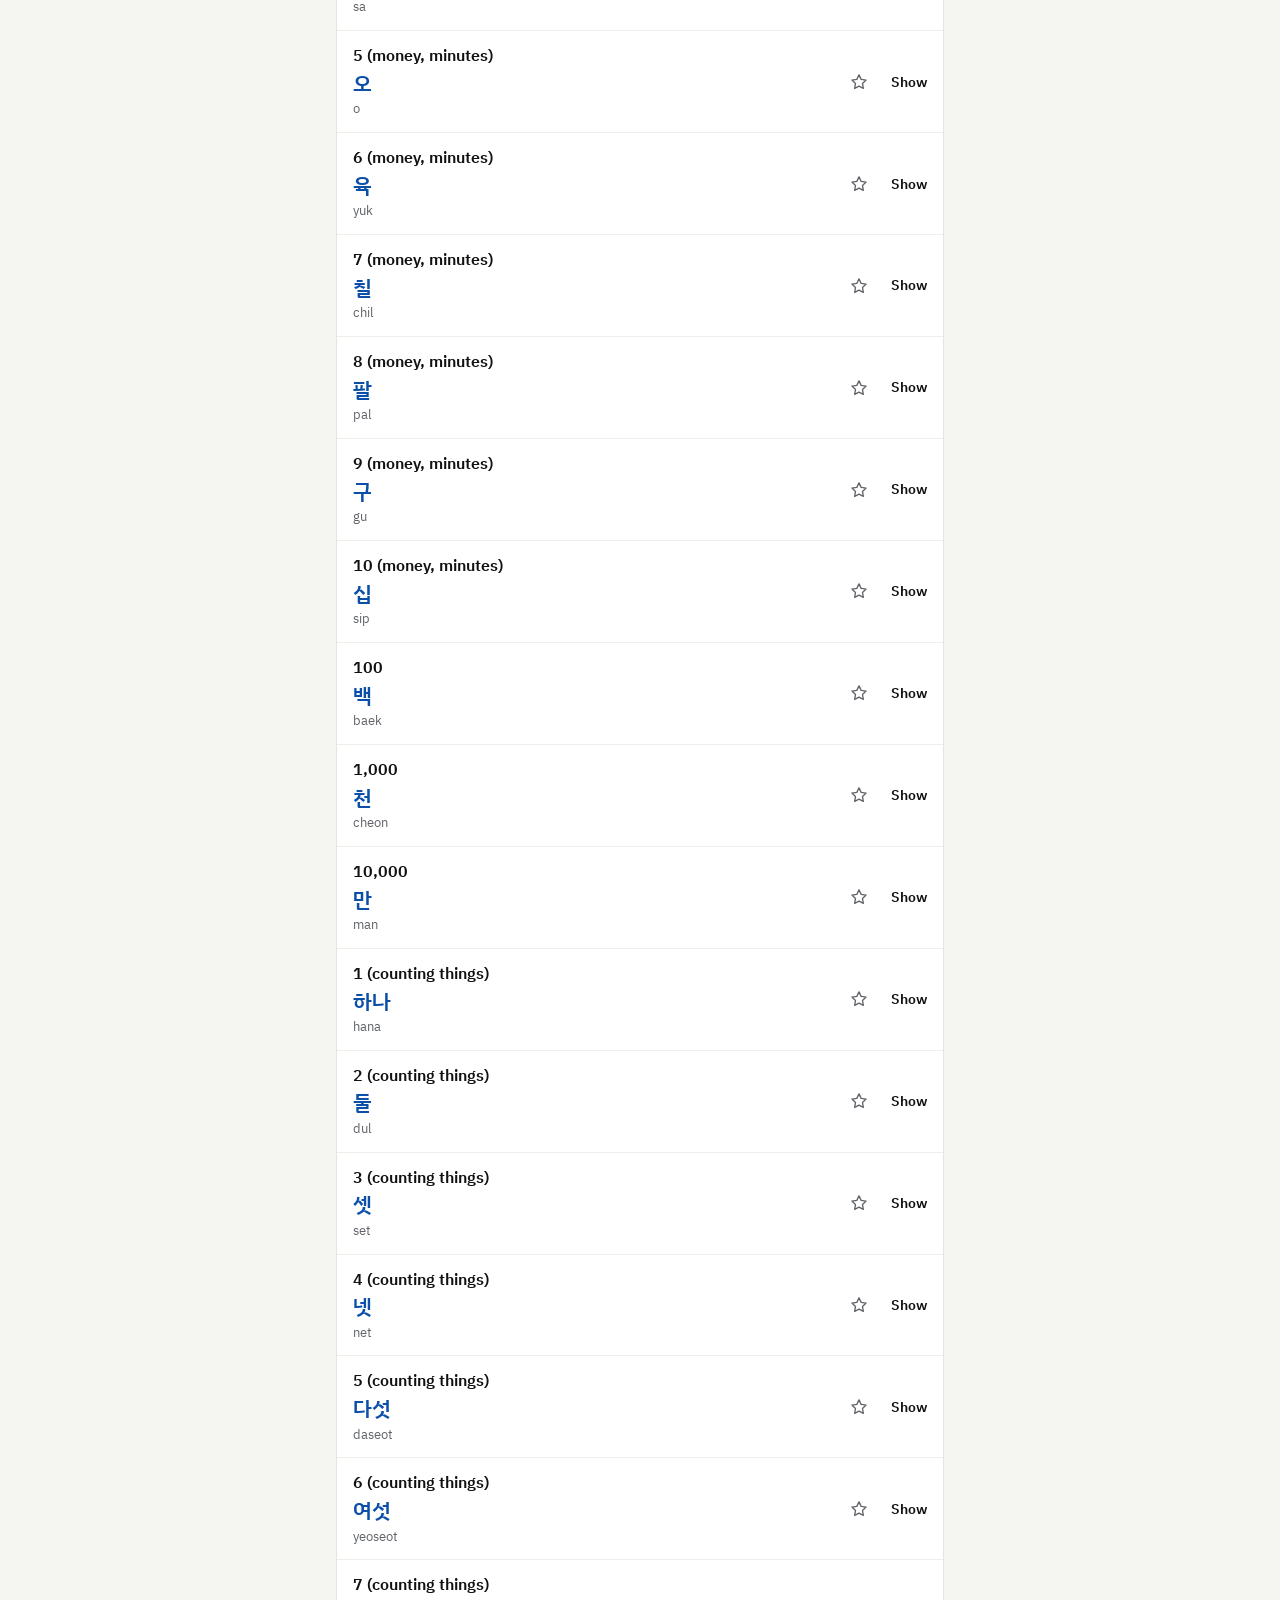
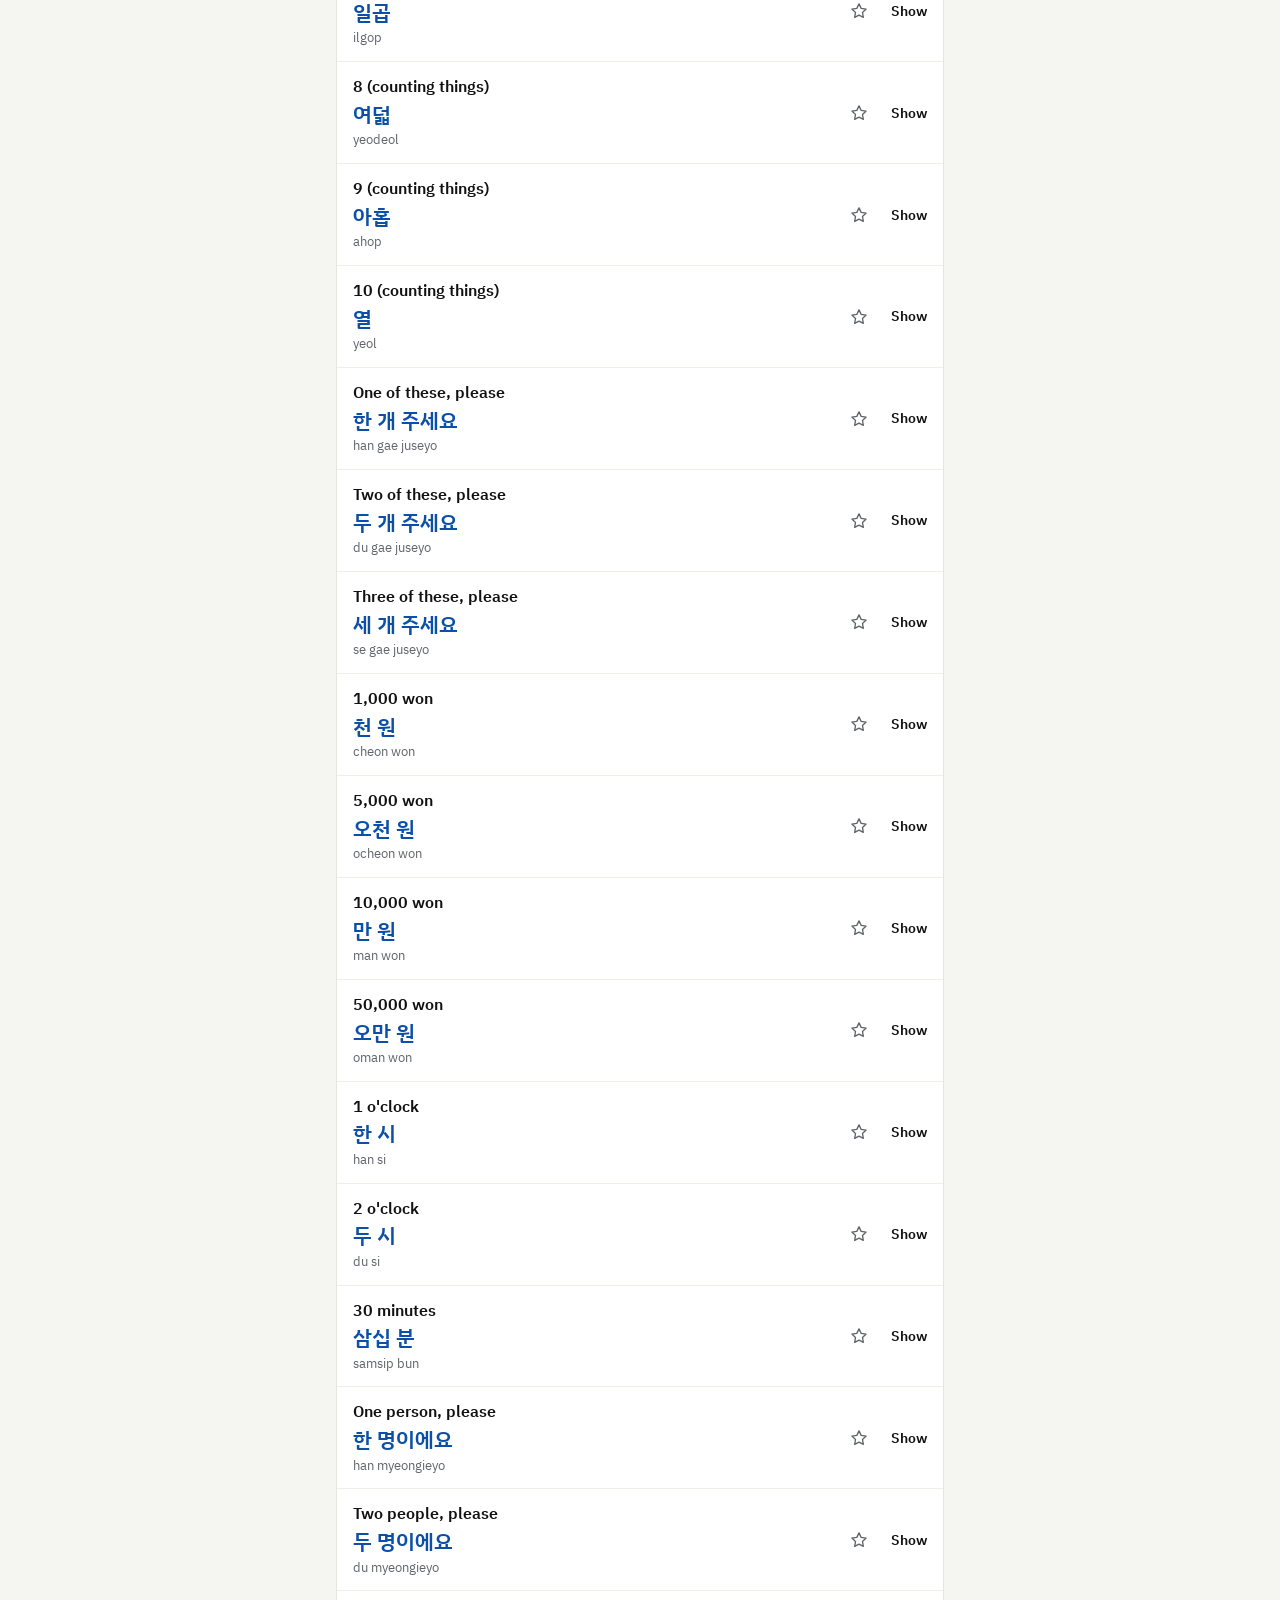
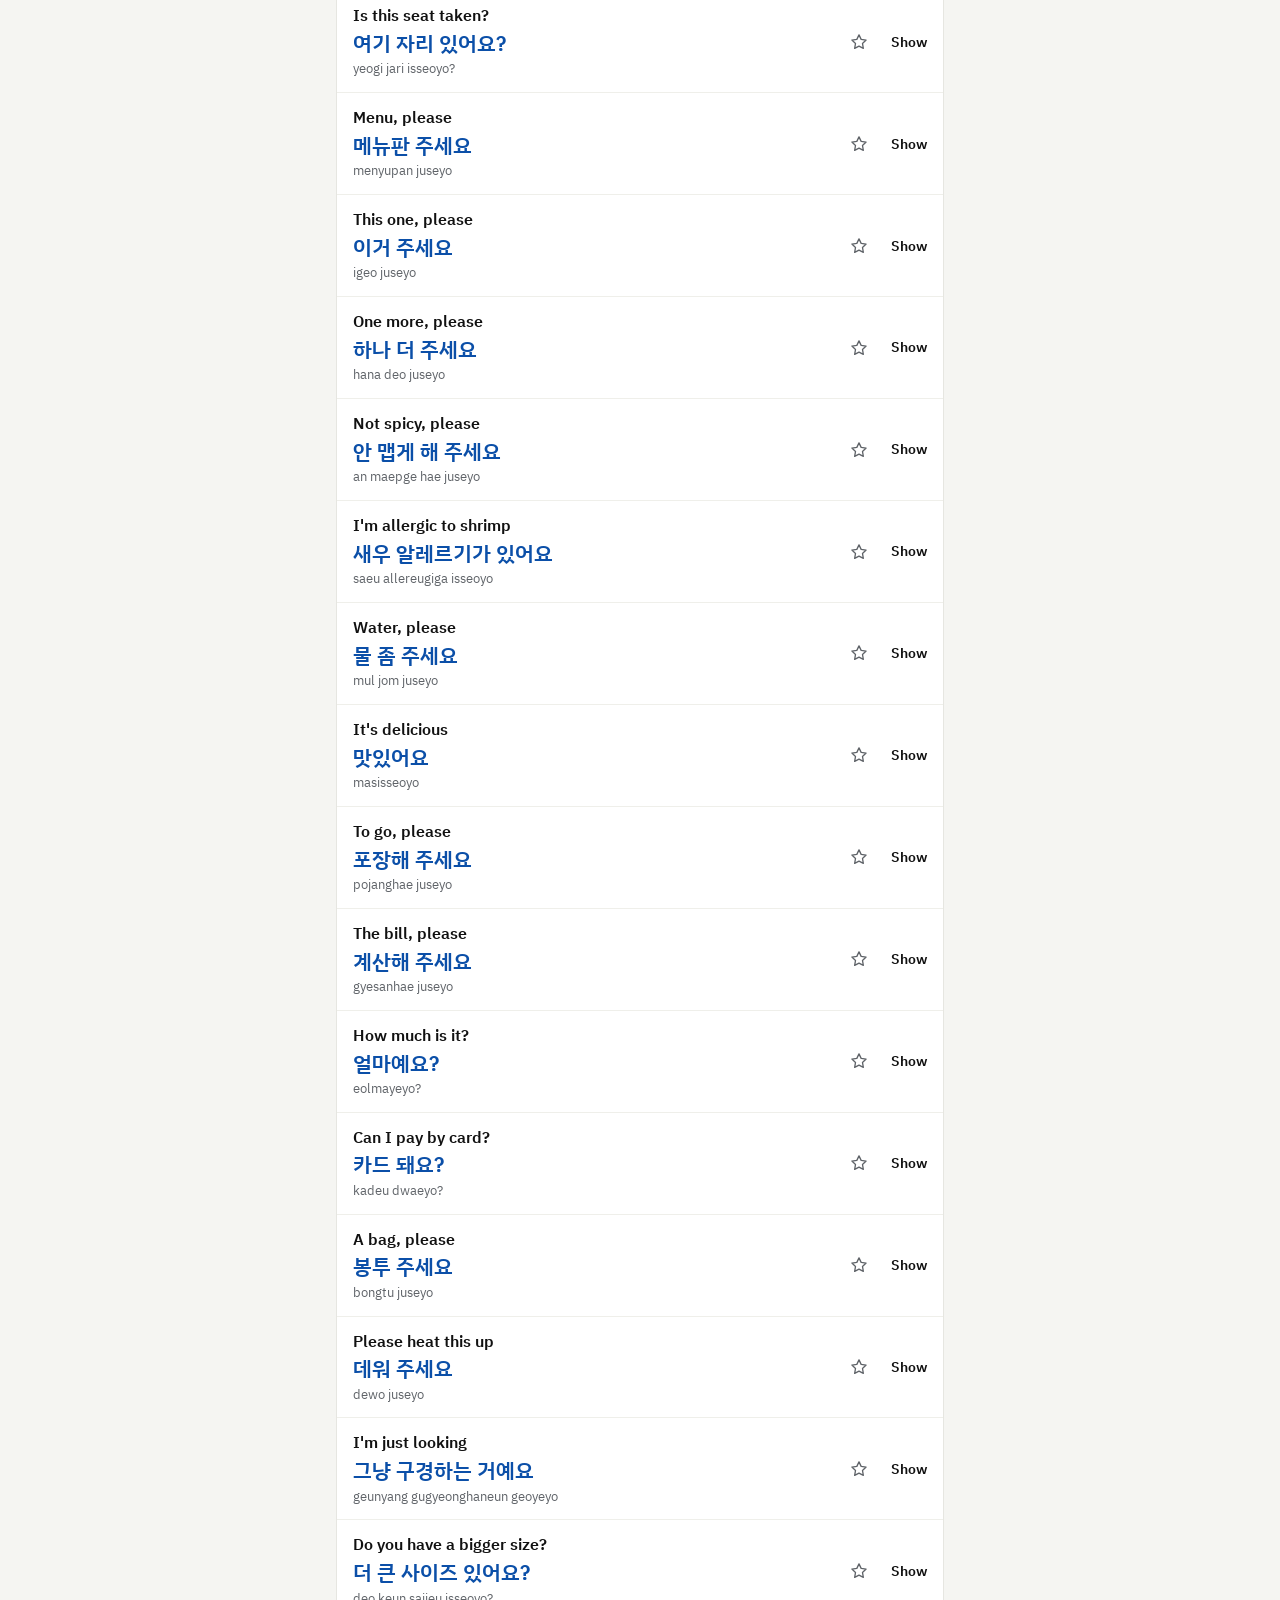
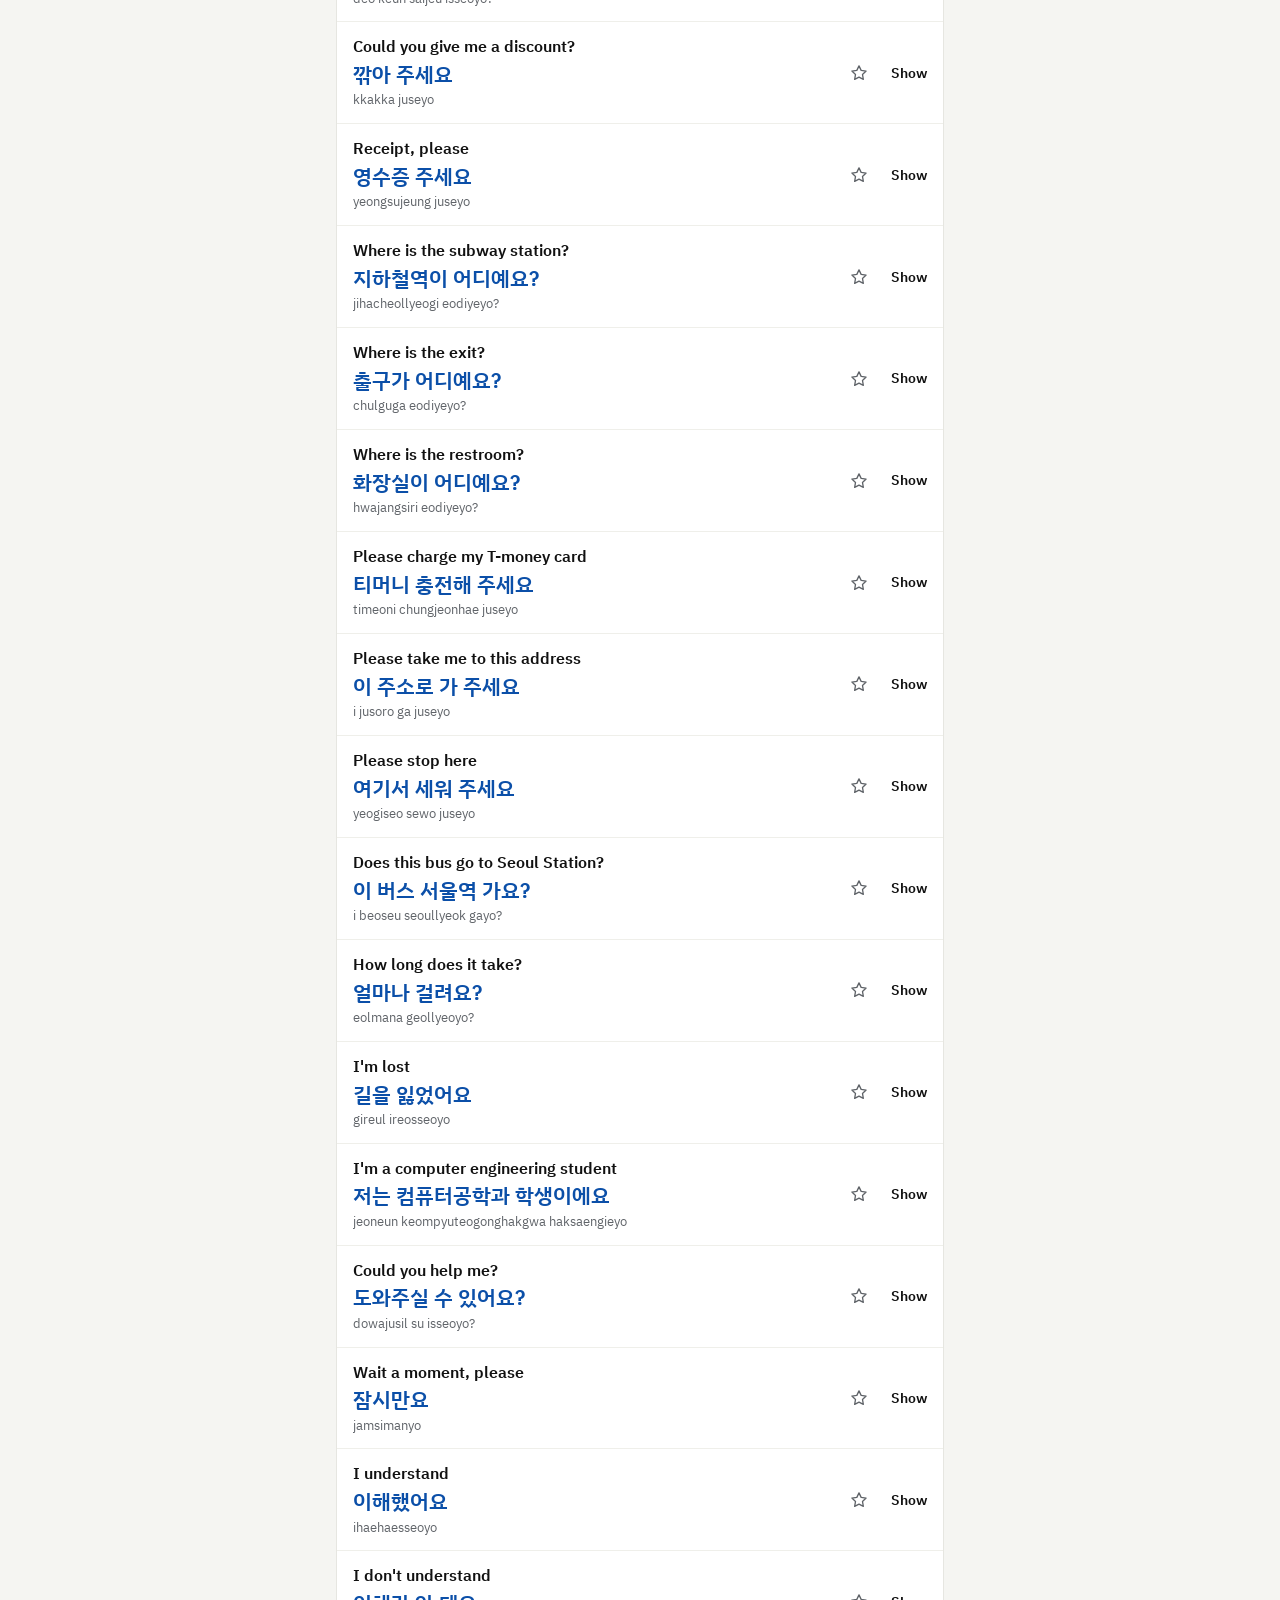
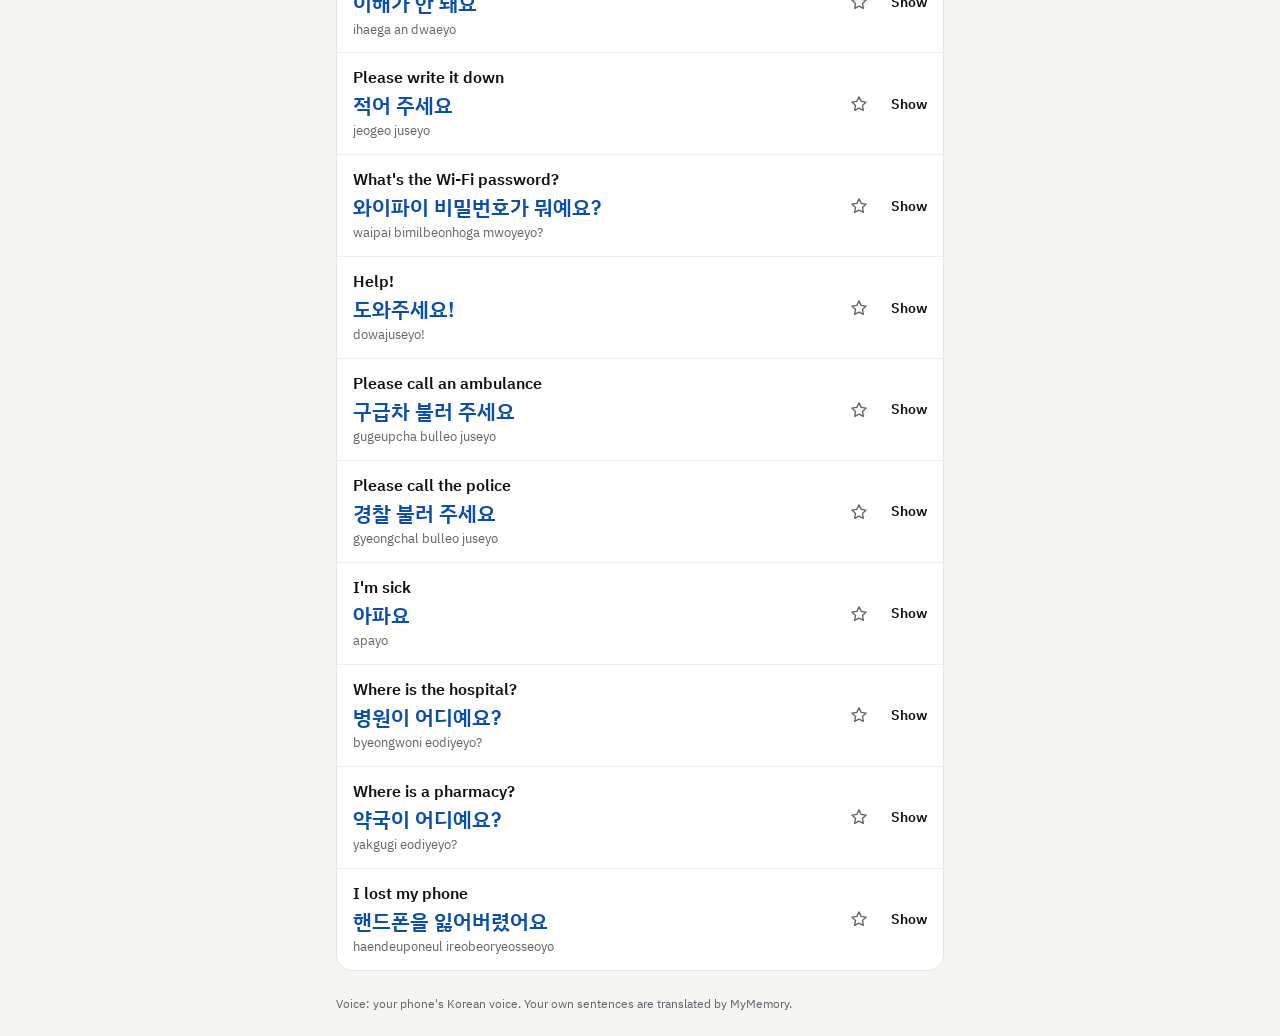
==== commit 868a8fa7: "Add Talk mode logic and the Voice button app.js: Talk mode (one-tap Korean replies, follow-ups that " ====
--- a/index.html
+++ b/index.html
@@ -24,6 +24,7 @@
     <div class="top-btns">
       <button class="toggle" id="slow" type="button" aria-pressed="false">Slow</button>
       <button class="btn btn--primary" id="talk-open" type="button">Talk</button>
+      <a class="btn btn--primary" href="voice.html">Voice</a>
     </div>
   </header>
 
--- a/style.css
+++ b/style.css
@@ -44,7 +44,8 @@
   background: var(--surface); font-size: 14px; font-weight: 600;
 }
 .toggle[aria-pressed="true"] { background: var(--primary); border-color: var(--primary); color: #fff; }
-.top-btns { display: flex; gap: 8px; }
+.top-btns { display: flex; gap: 6px; }
+.top-btns a.btn { display: inline-flex; align-items: center; text-decoration: none; }
 
 /* ============ TITLE ROW ============ */
 .screen { padding: 4px var(--pad) 0; }
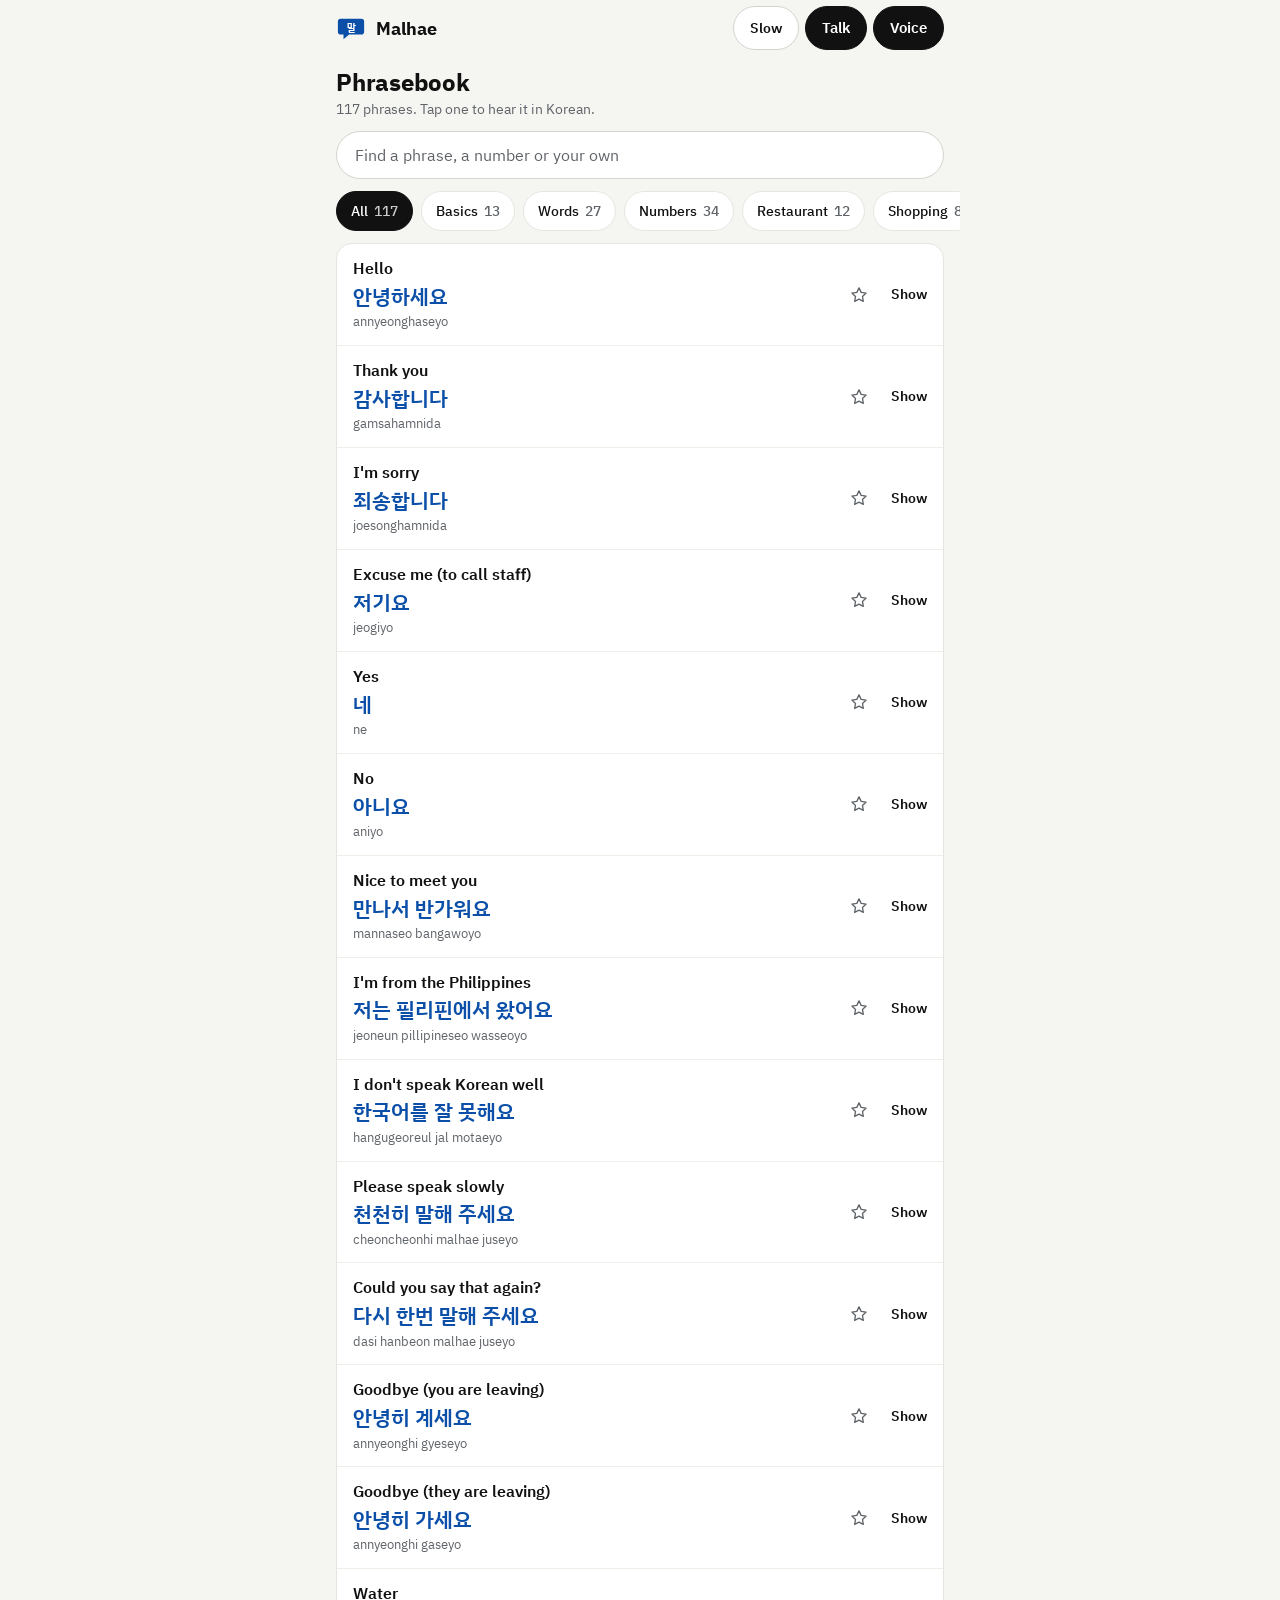
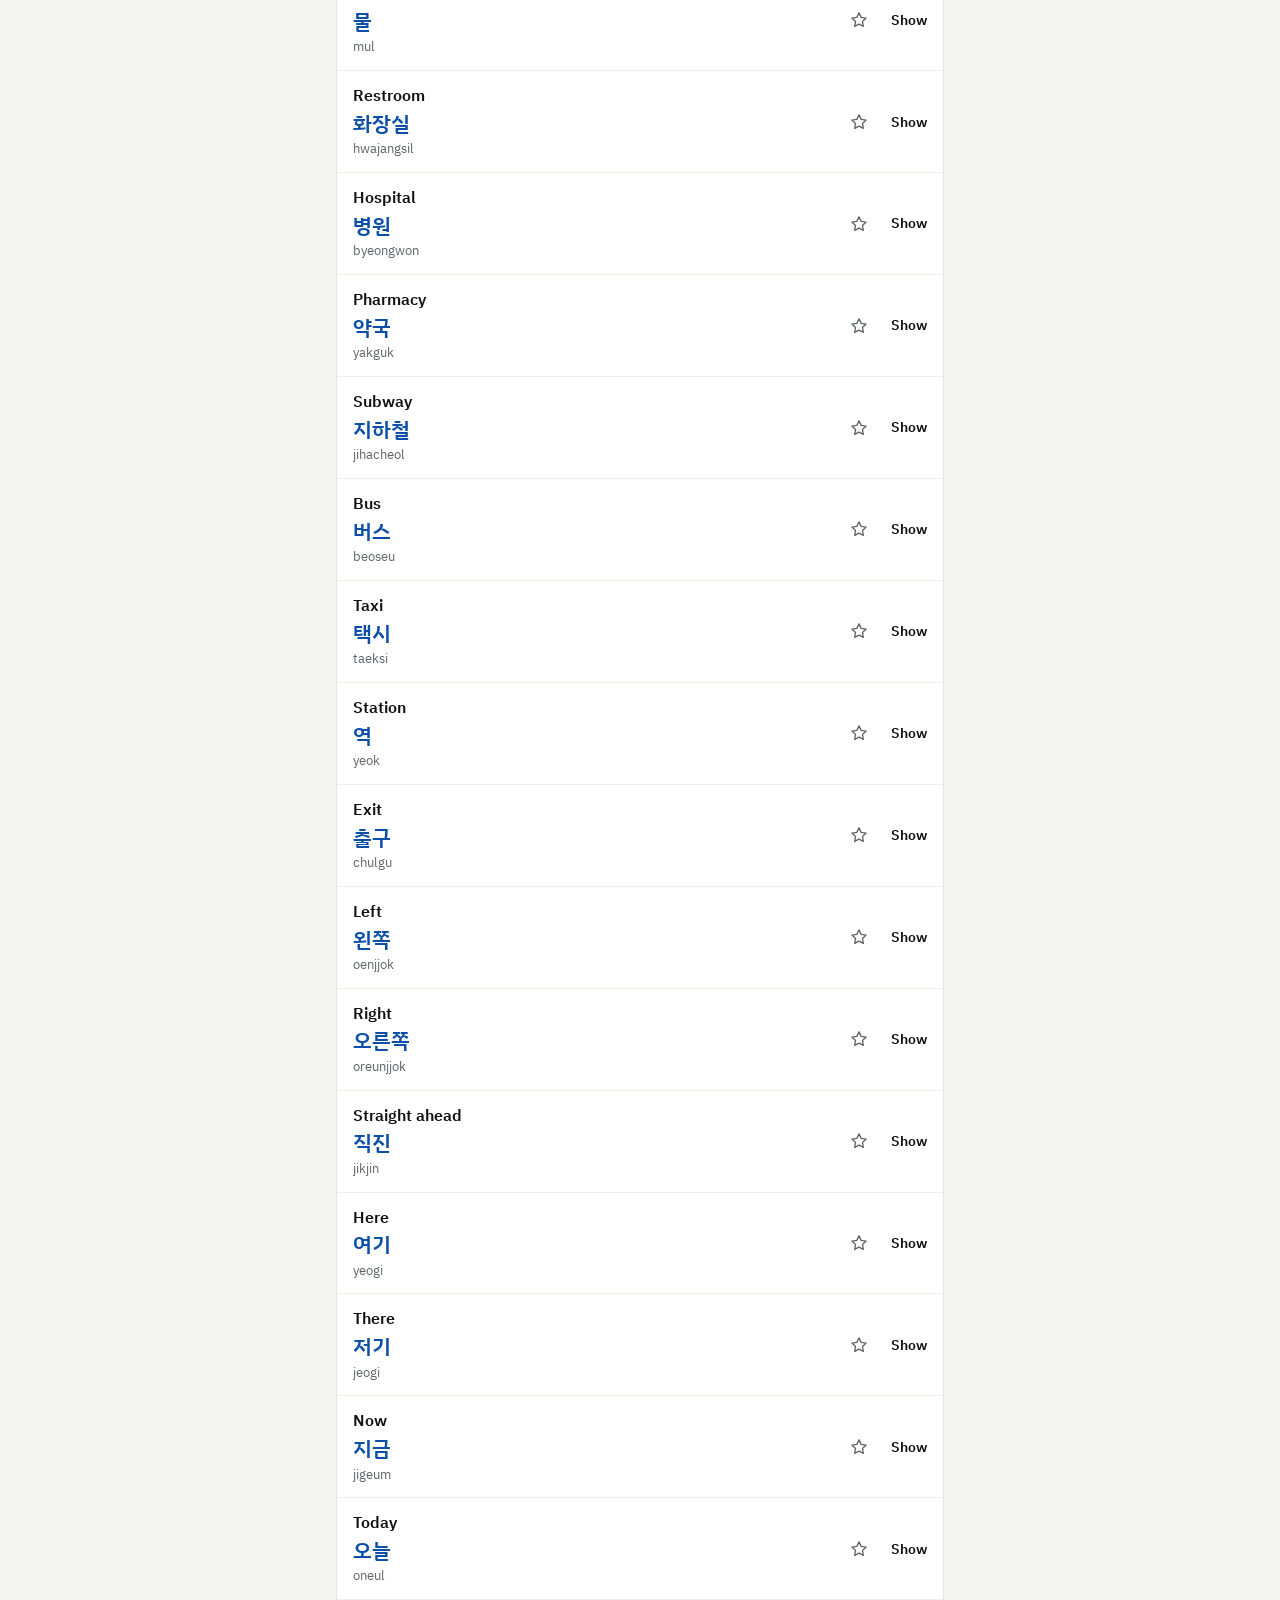
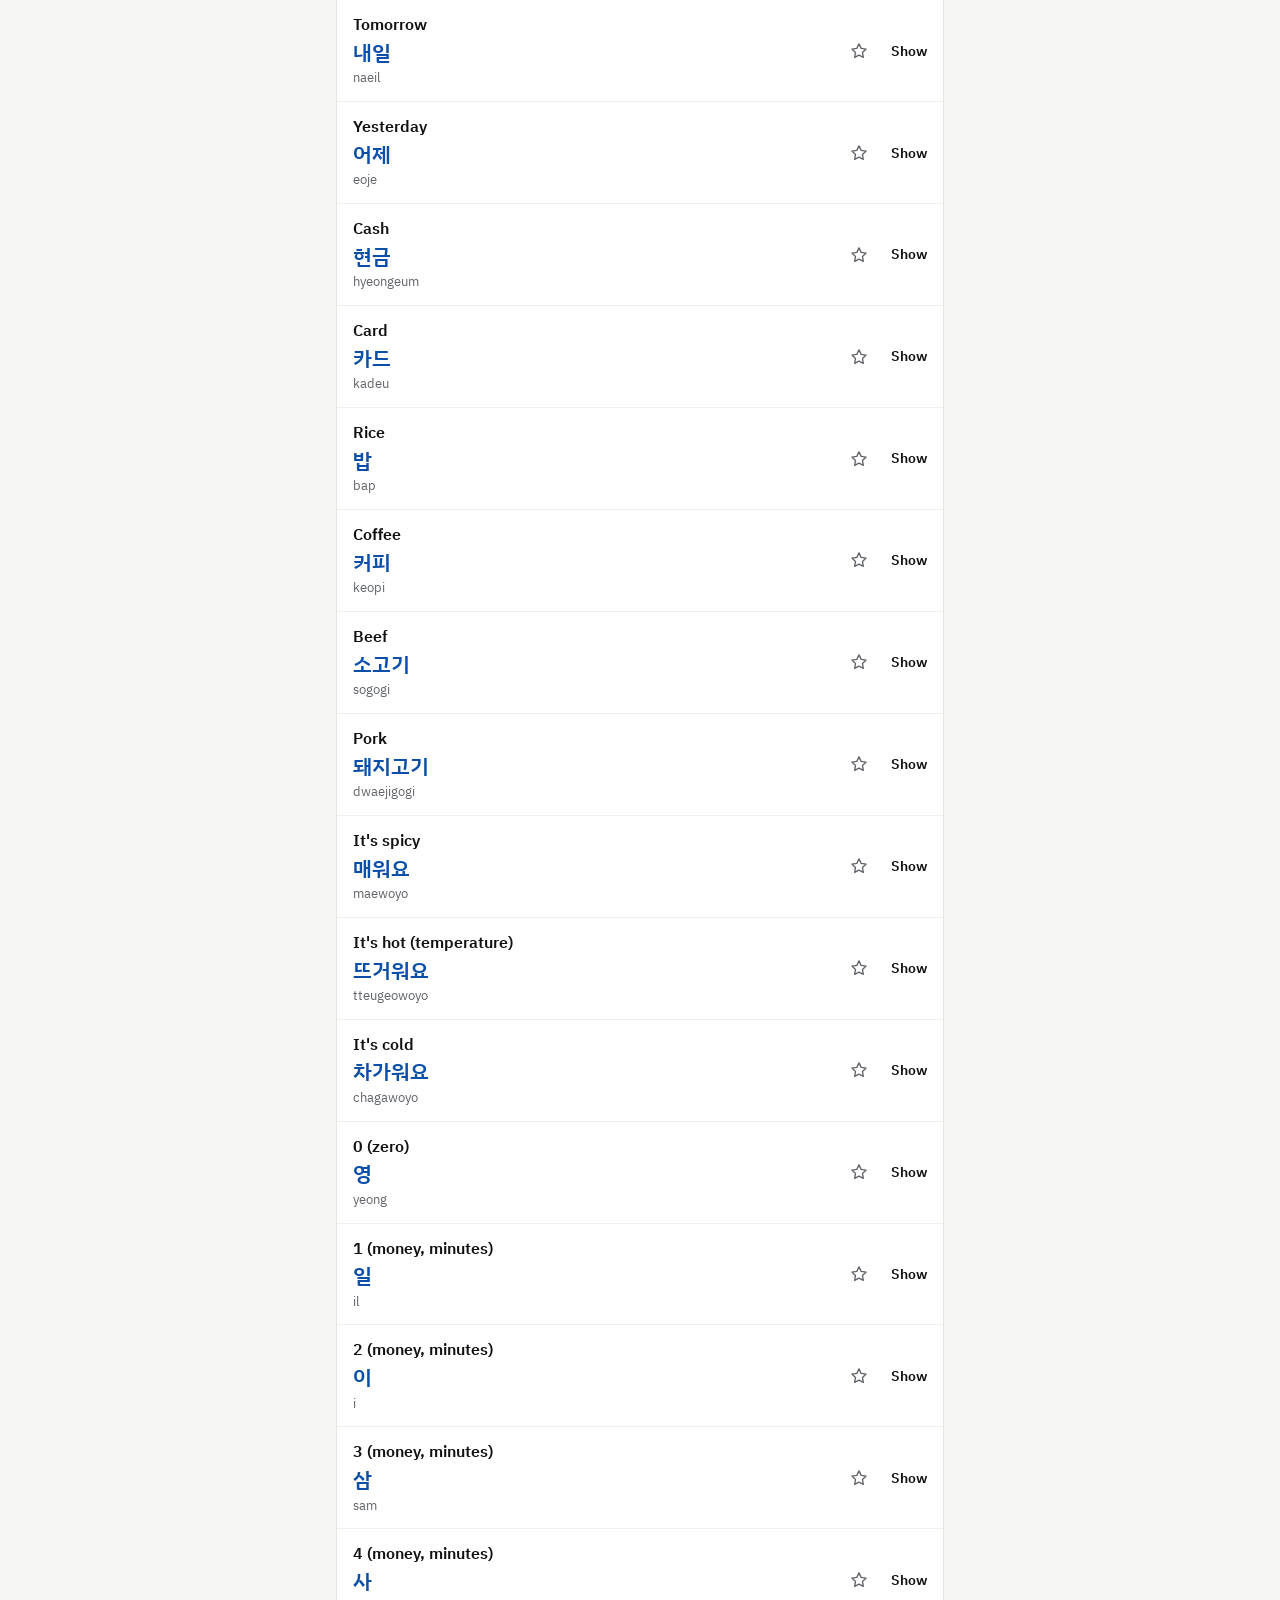
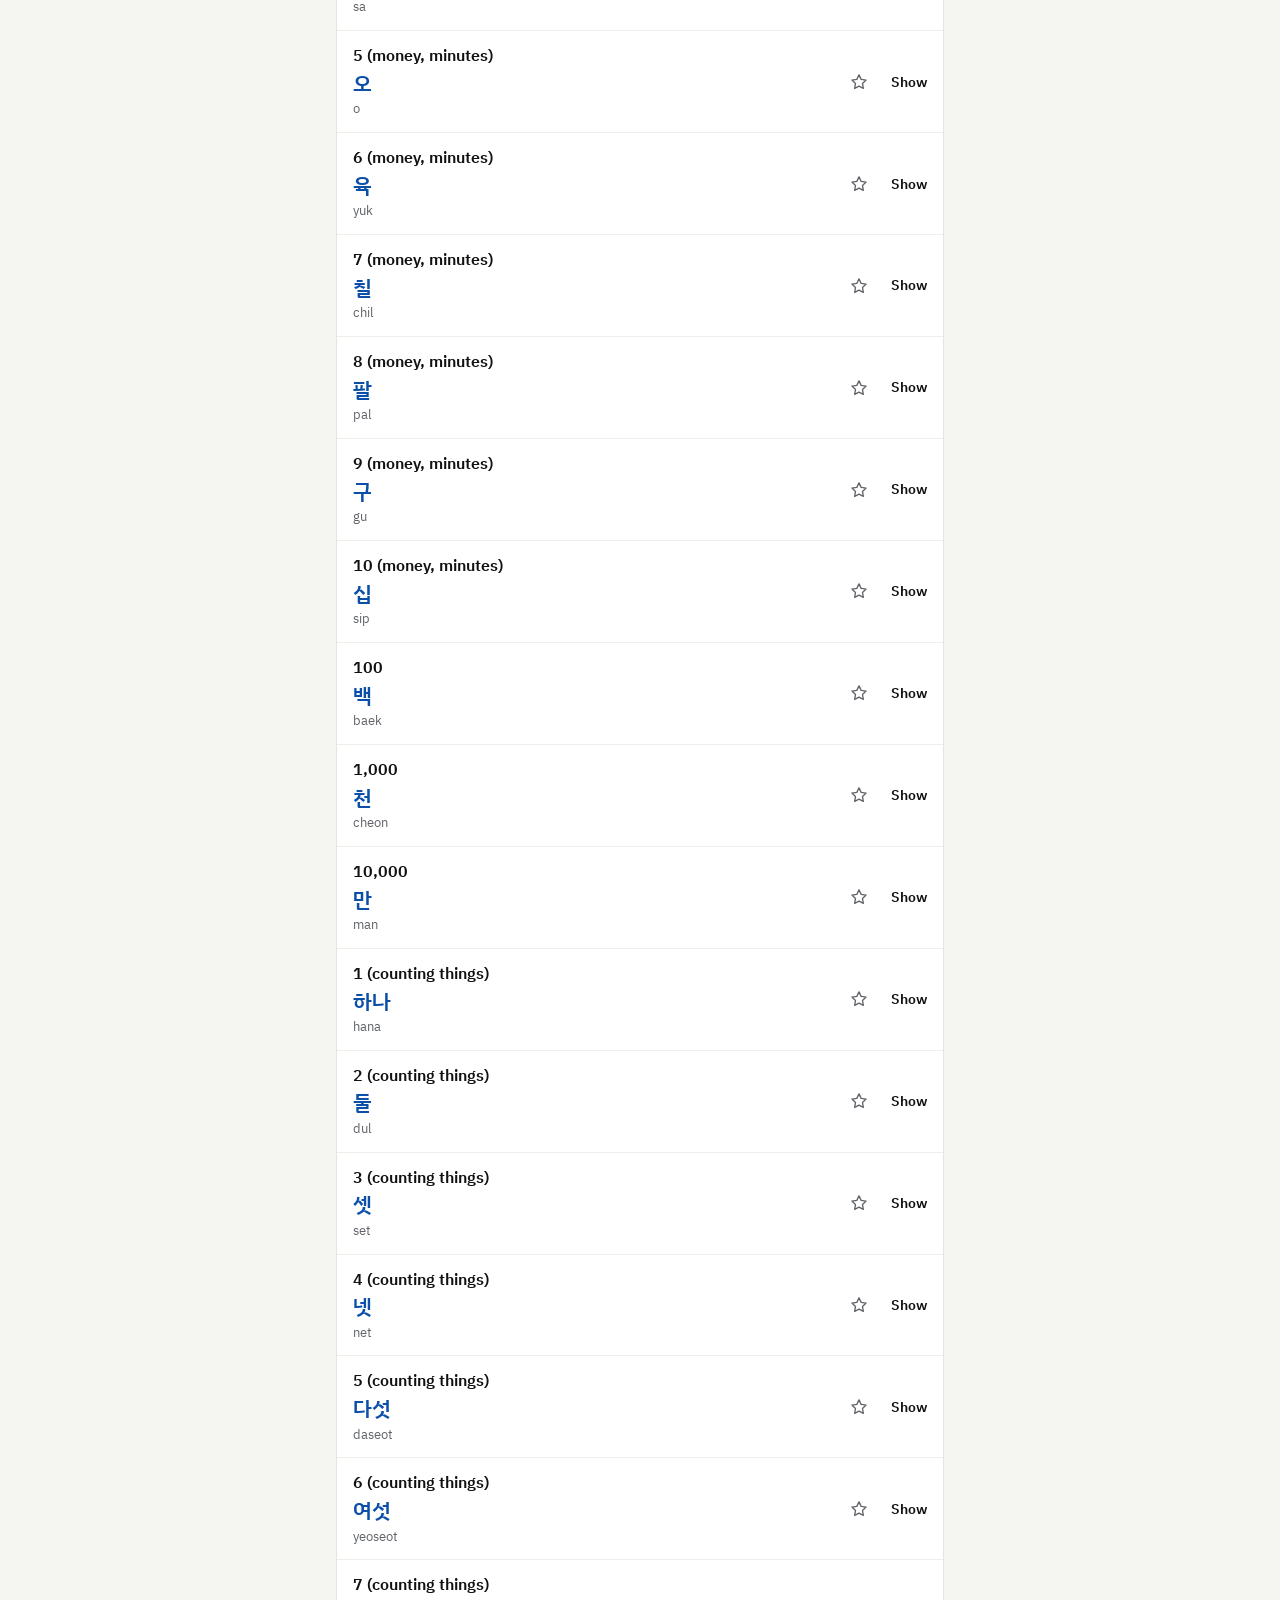
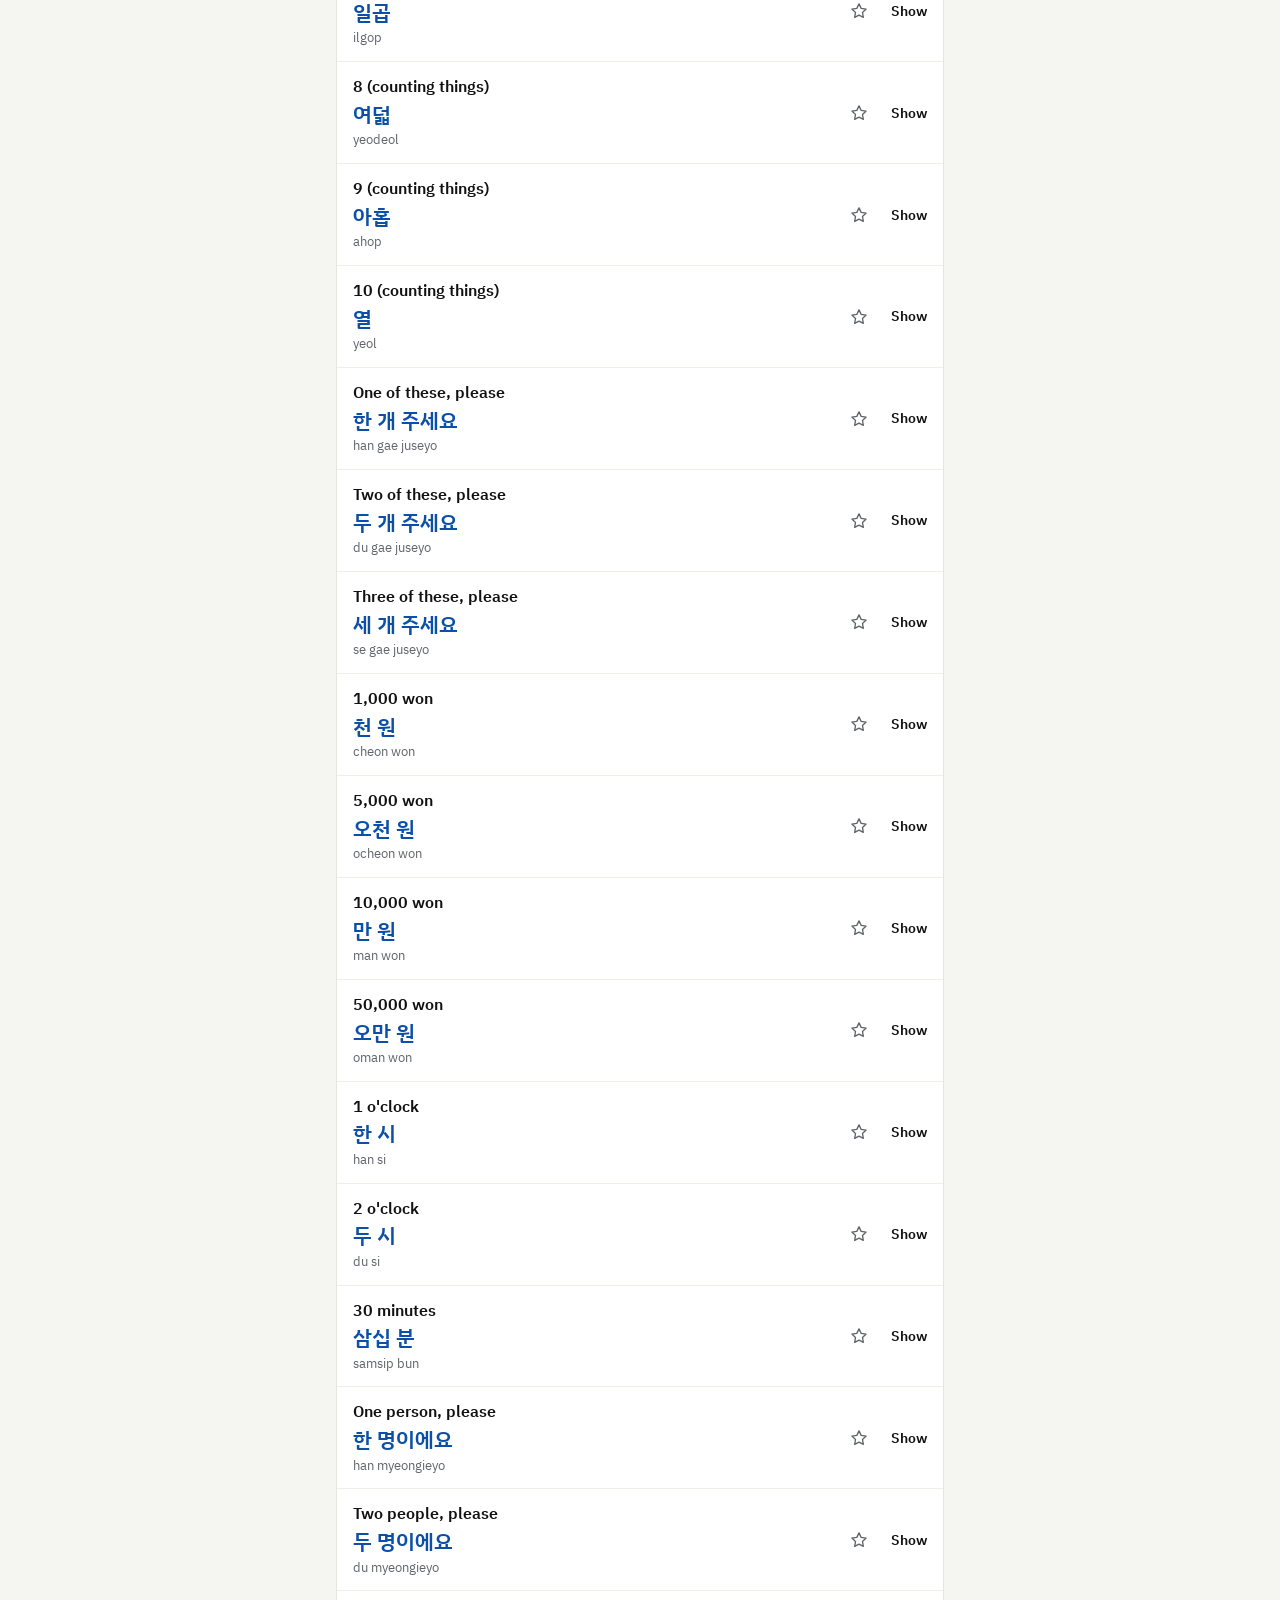
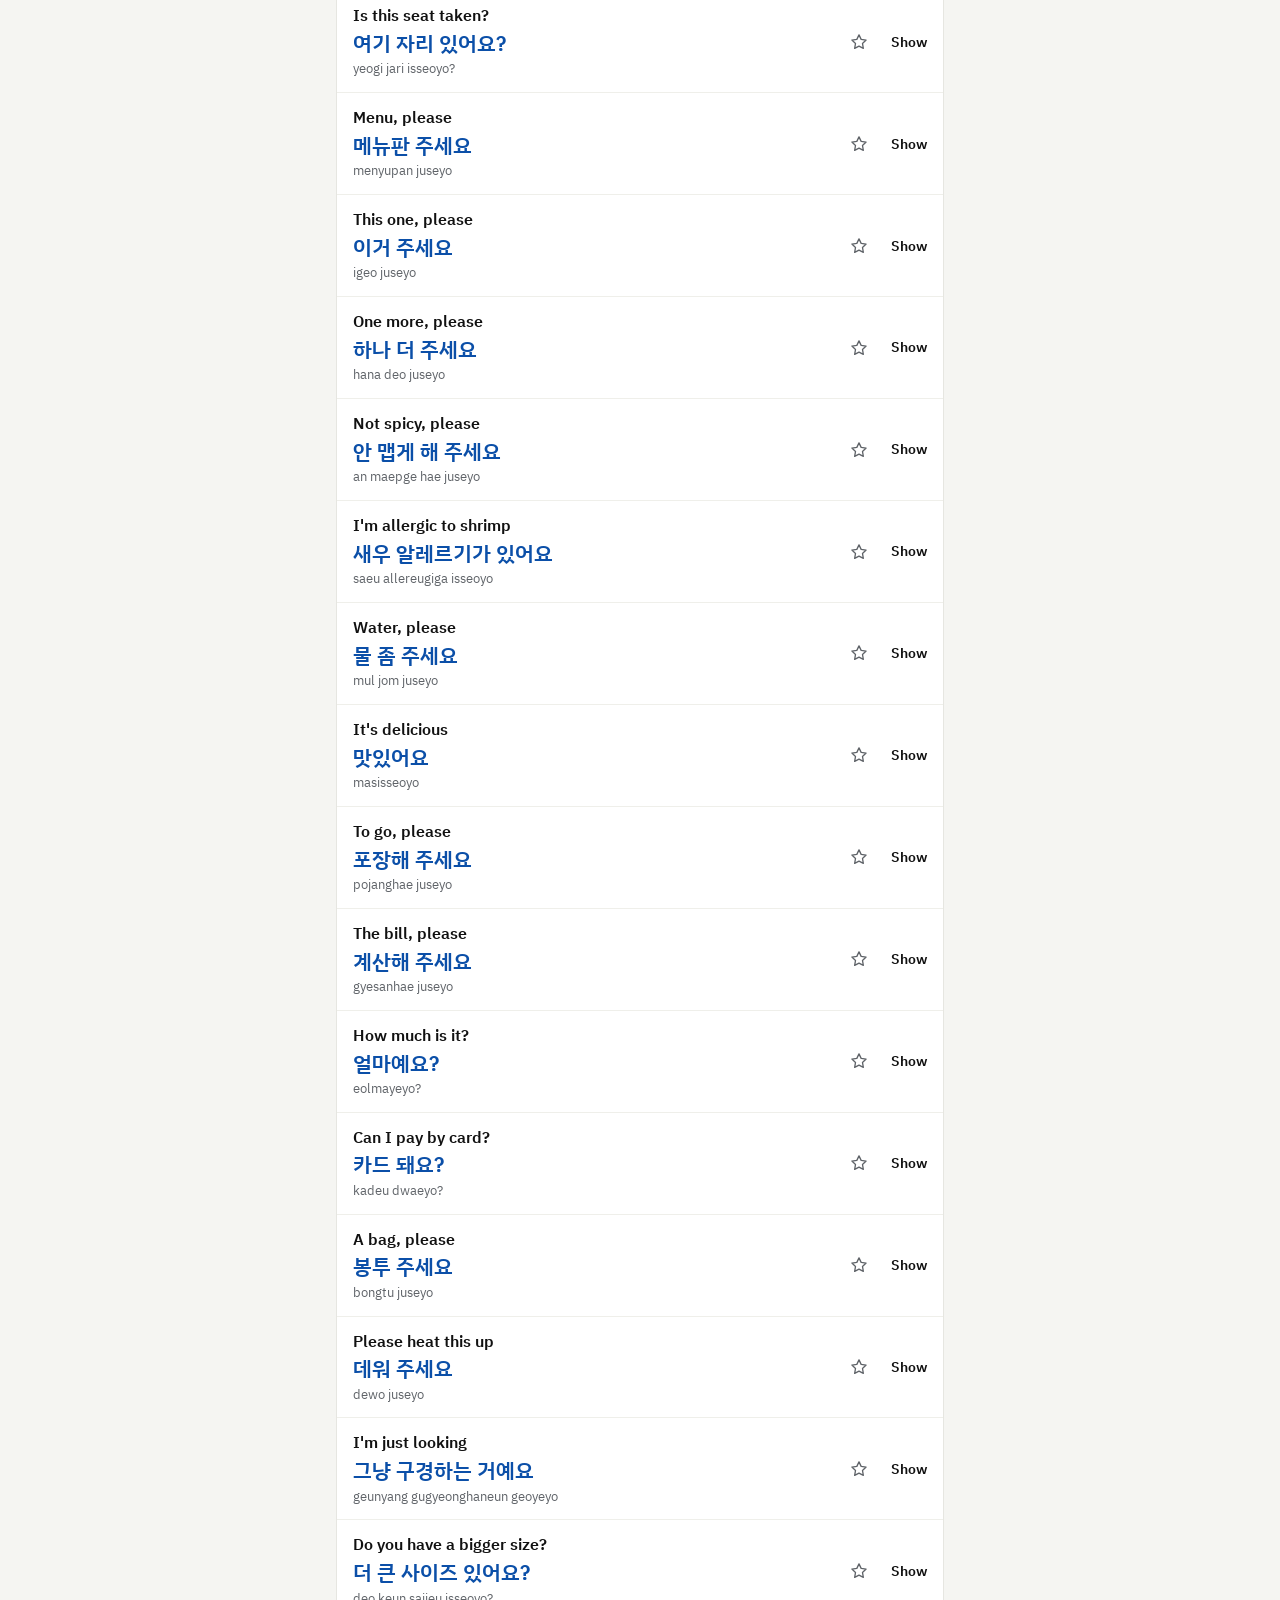
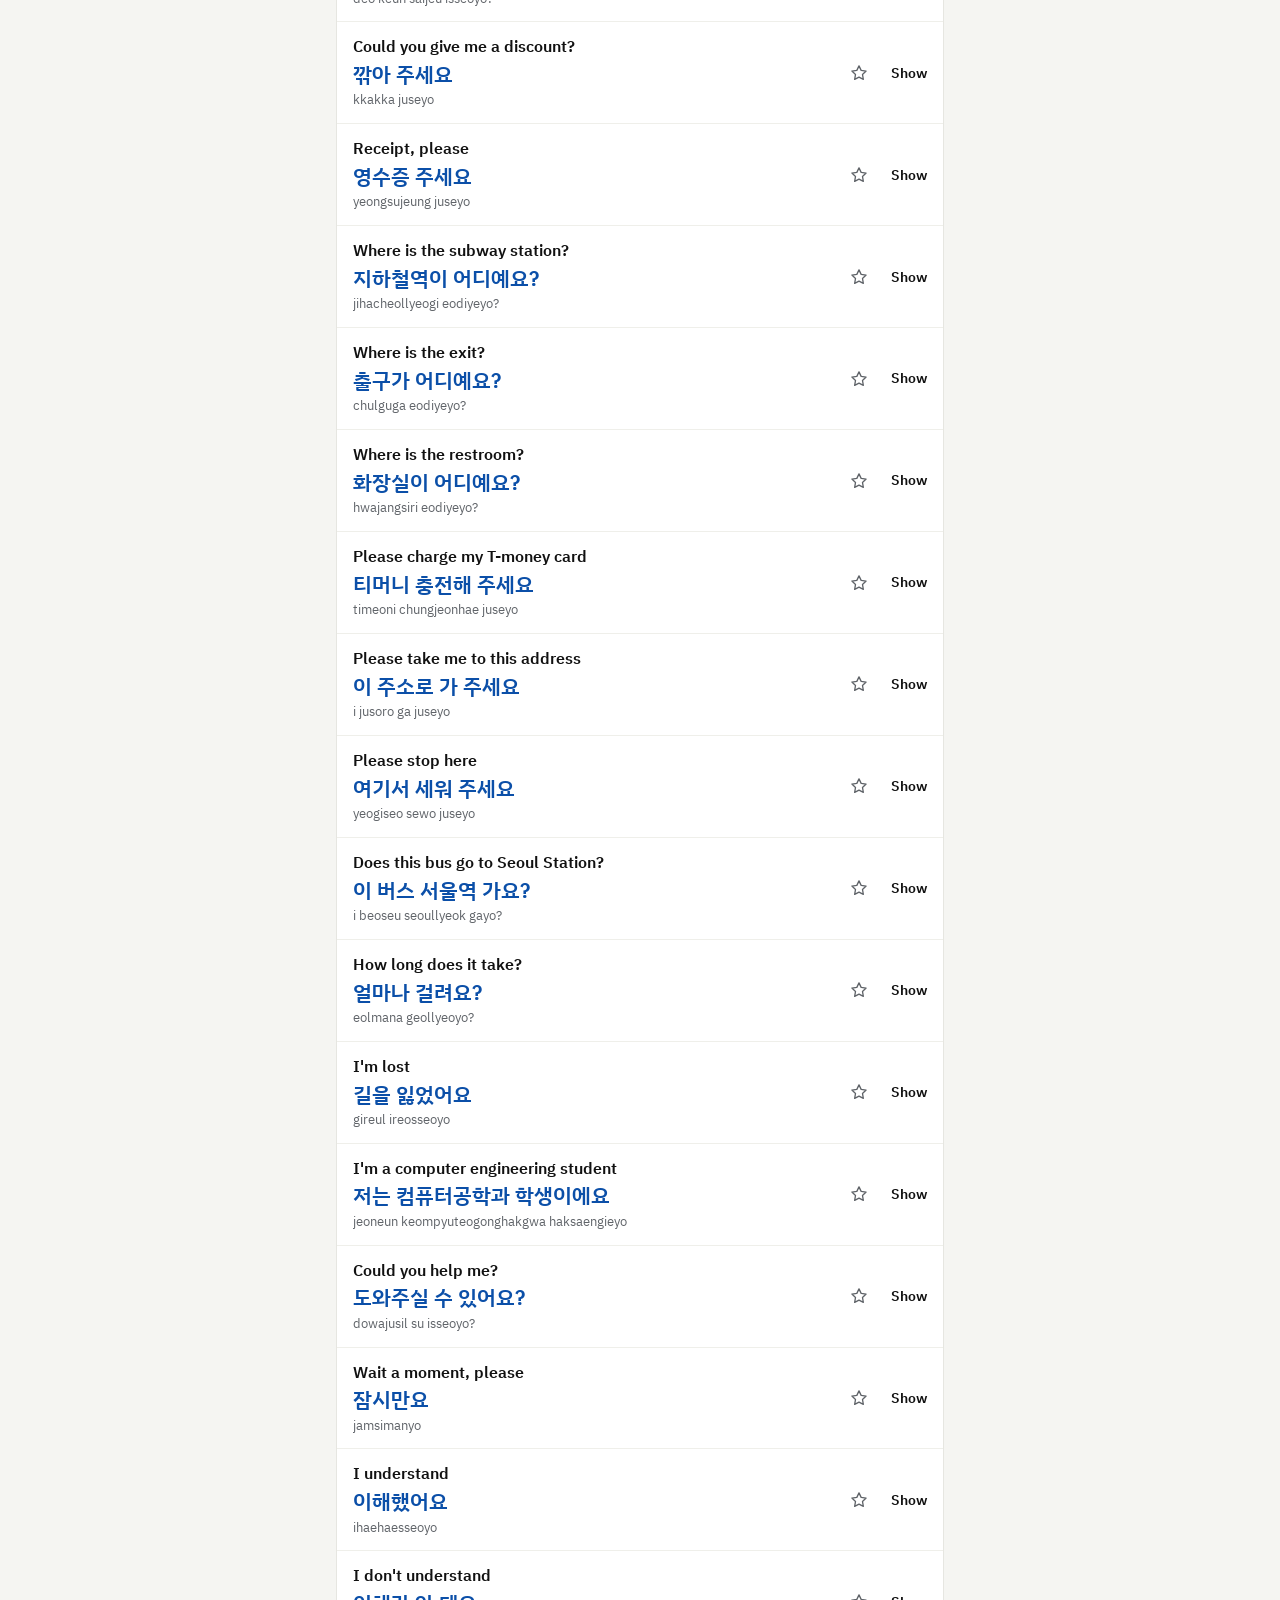
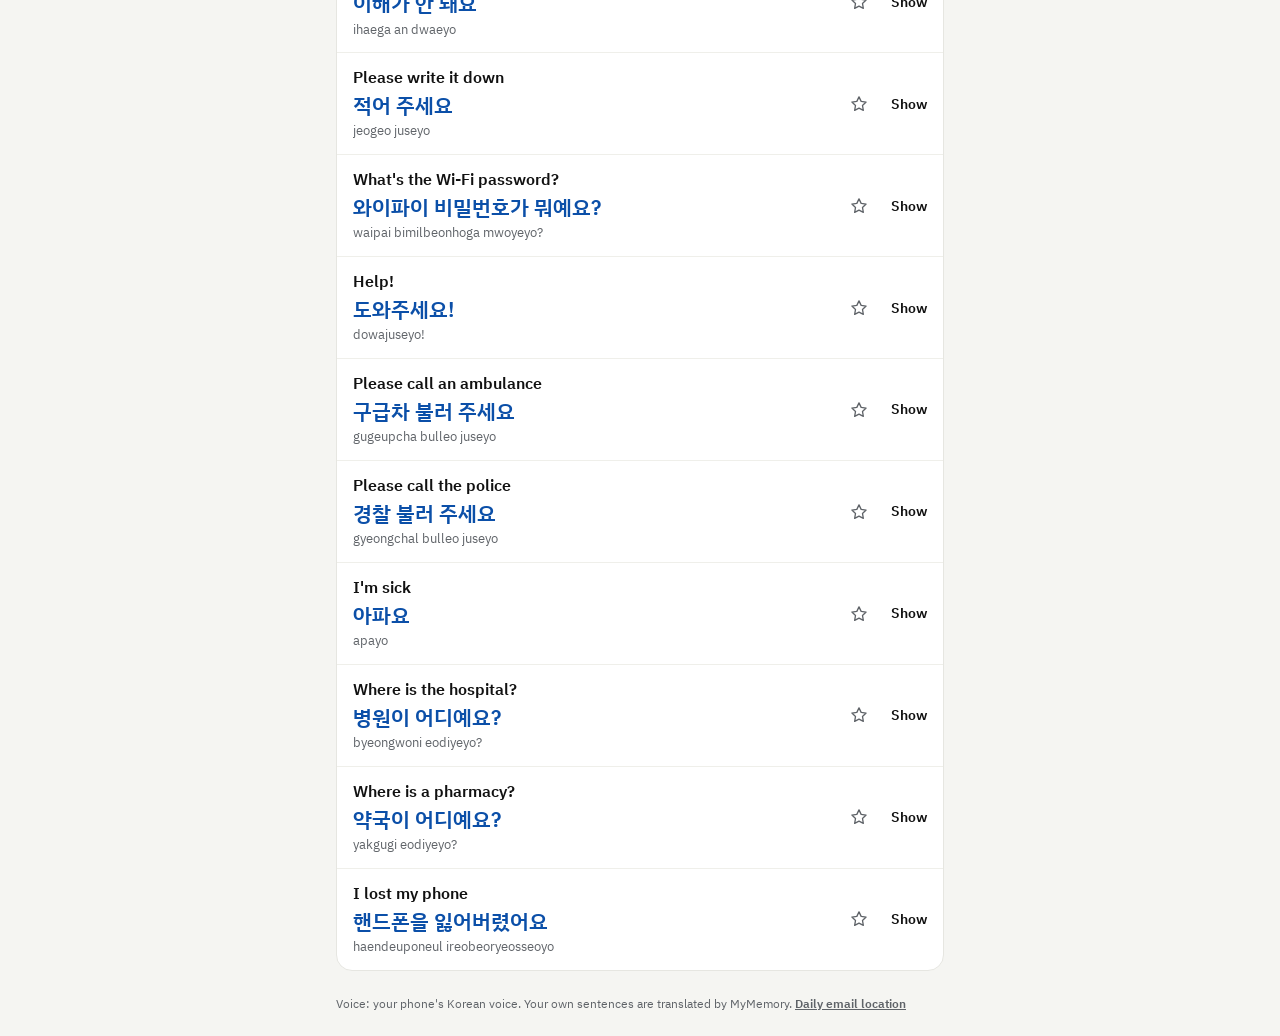
==== commit 368ef18b: "Use the phone's location for Malhae Daily A new Daily email location page (daily.html, linked from t" ====
--- a/index.html
+++ b/index.html
@@ -114,8 +114,10 @@
     </section>
   </div>
 
-  <footer class="credit">Voice: your phone's Korean voice. Your own sentences are translated by MyMemory.</footer>
+  <footer class="credit">Voice: your phone's Korean voice. Your own sentences are translated by MyMemory.
+    <a href="daily.html">Daily email location</a></footer>
 
   <script src="app.js"></script>
+  <script src="daily.js"></script>
 </body>
 </html>
--- a/style.css
+++ b/style.css
@@ -143,6 +143,7 @@
 
 /* ============ CREDIT ============ */
 .credit { padding: 0 var(--pad) 24px; color: var(--muted); font-size: 12px; }
+.credit a { color: inherit; font-weight: 600; }
 body.has-player .credit { padding-bottom: 270px; }
 
 /* ============ TALK MODE ============ */
